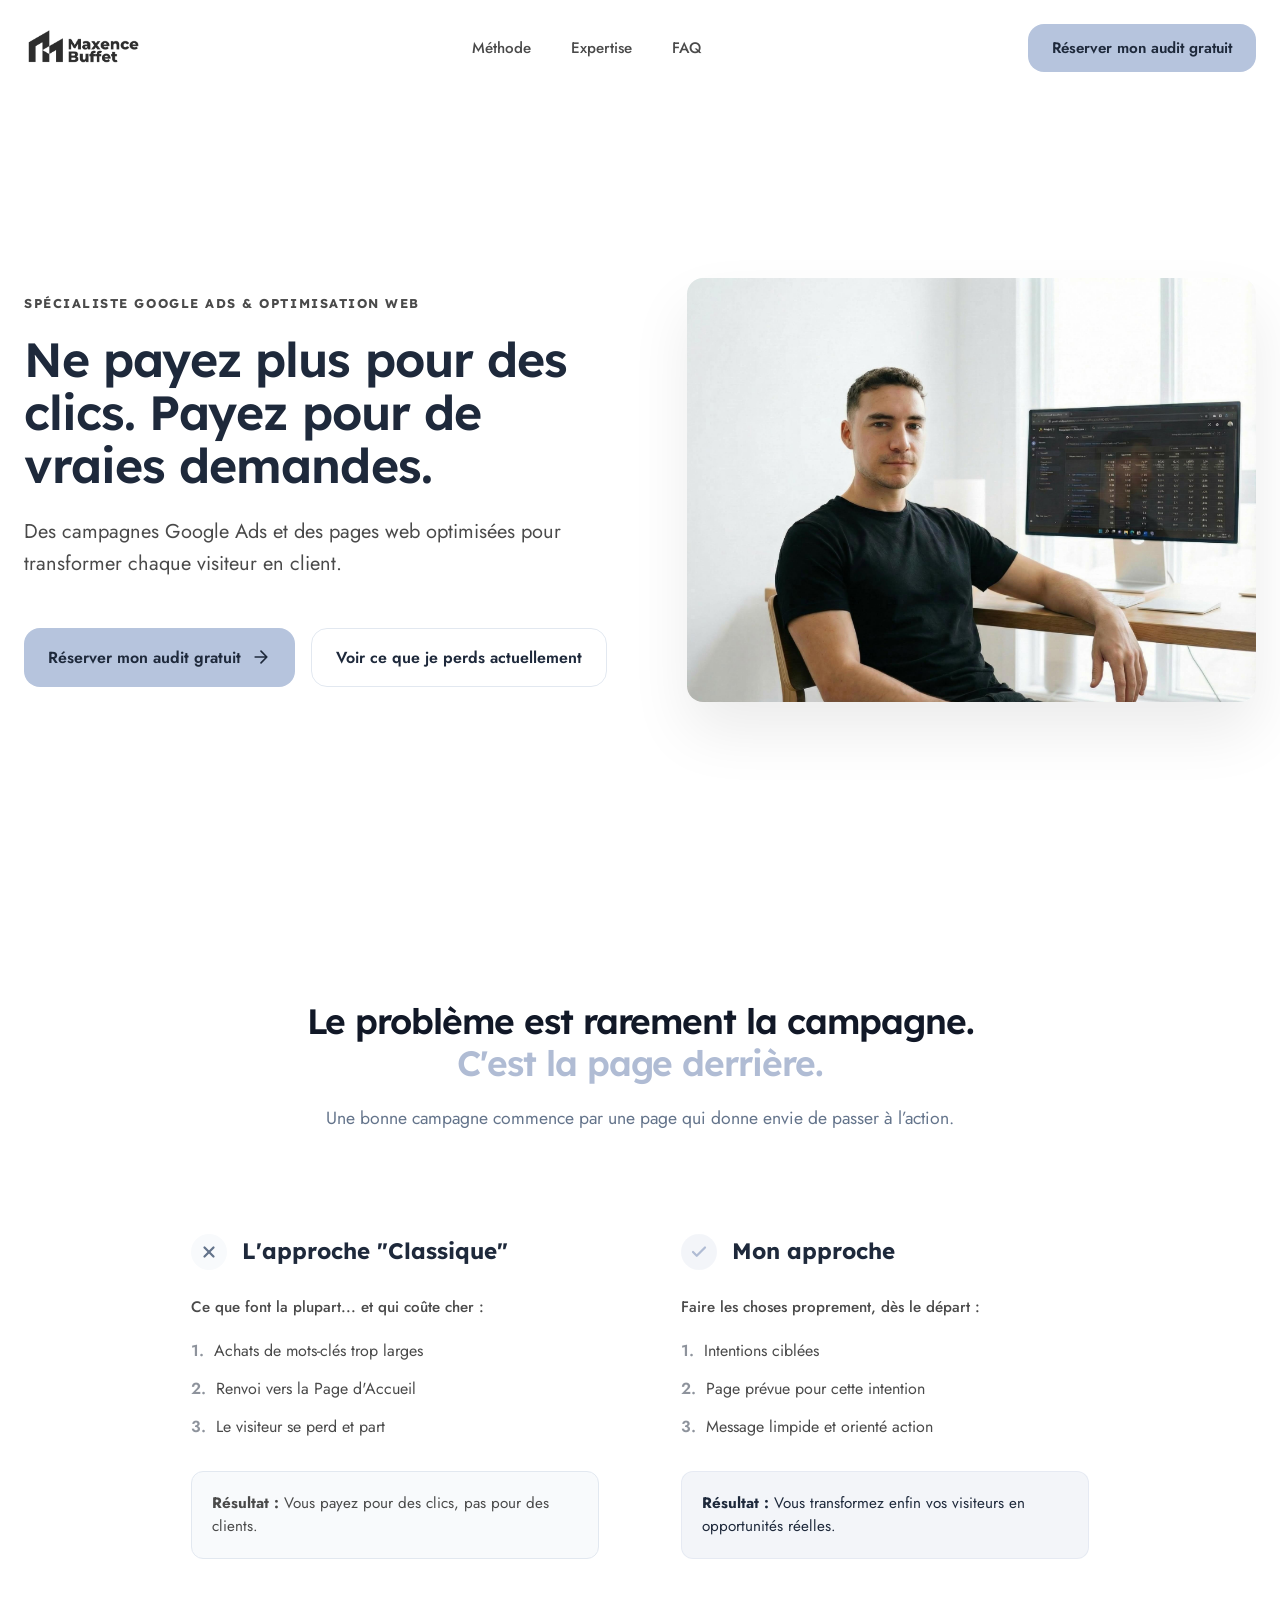
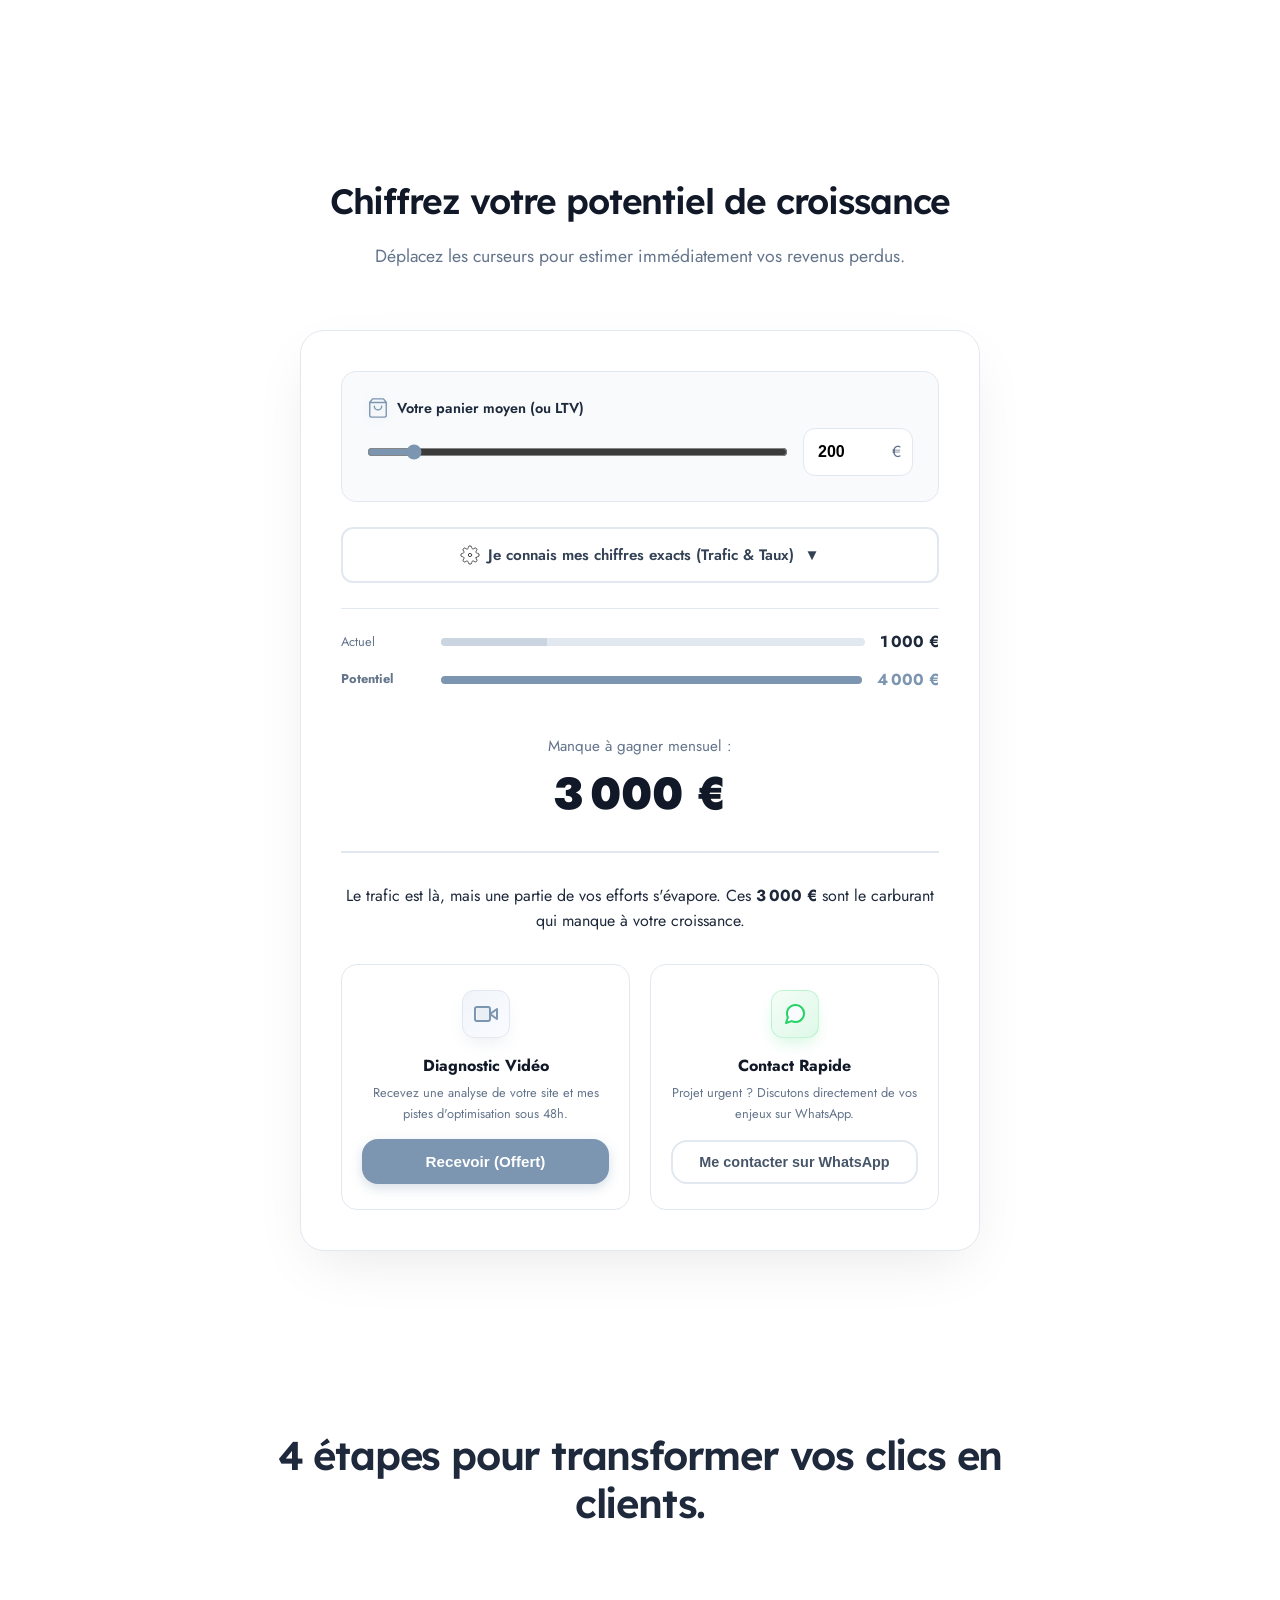
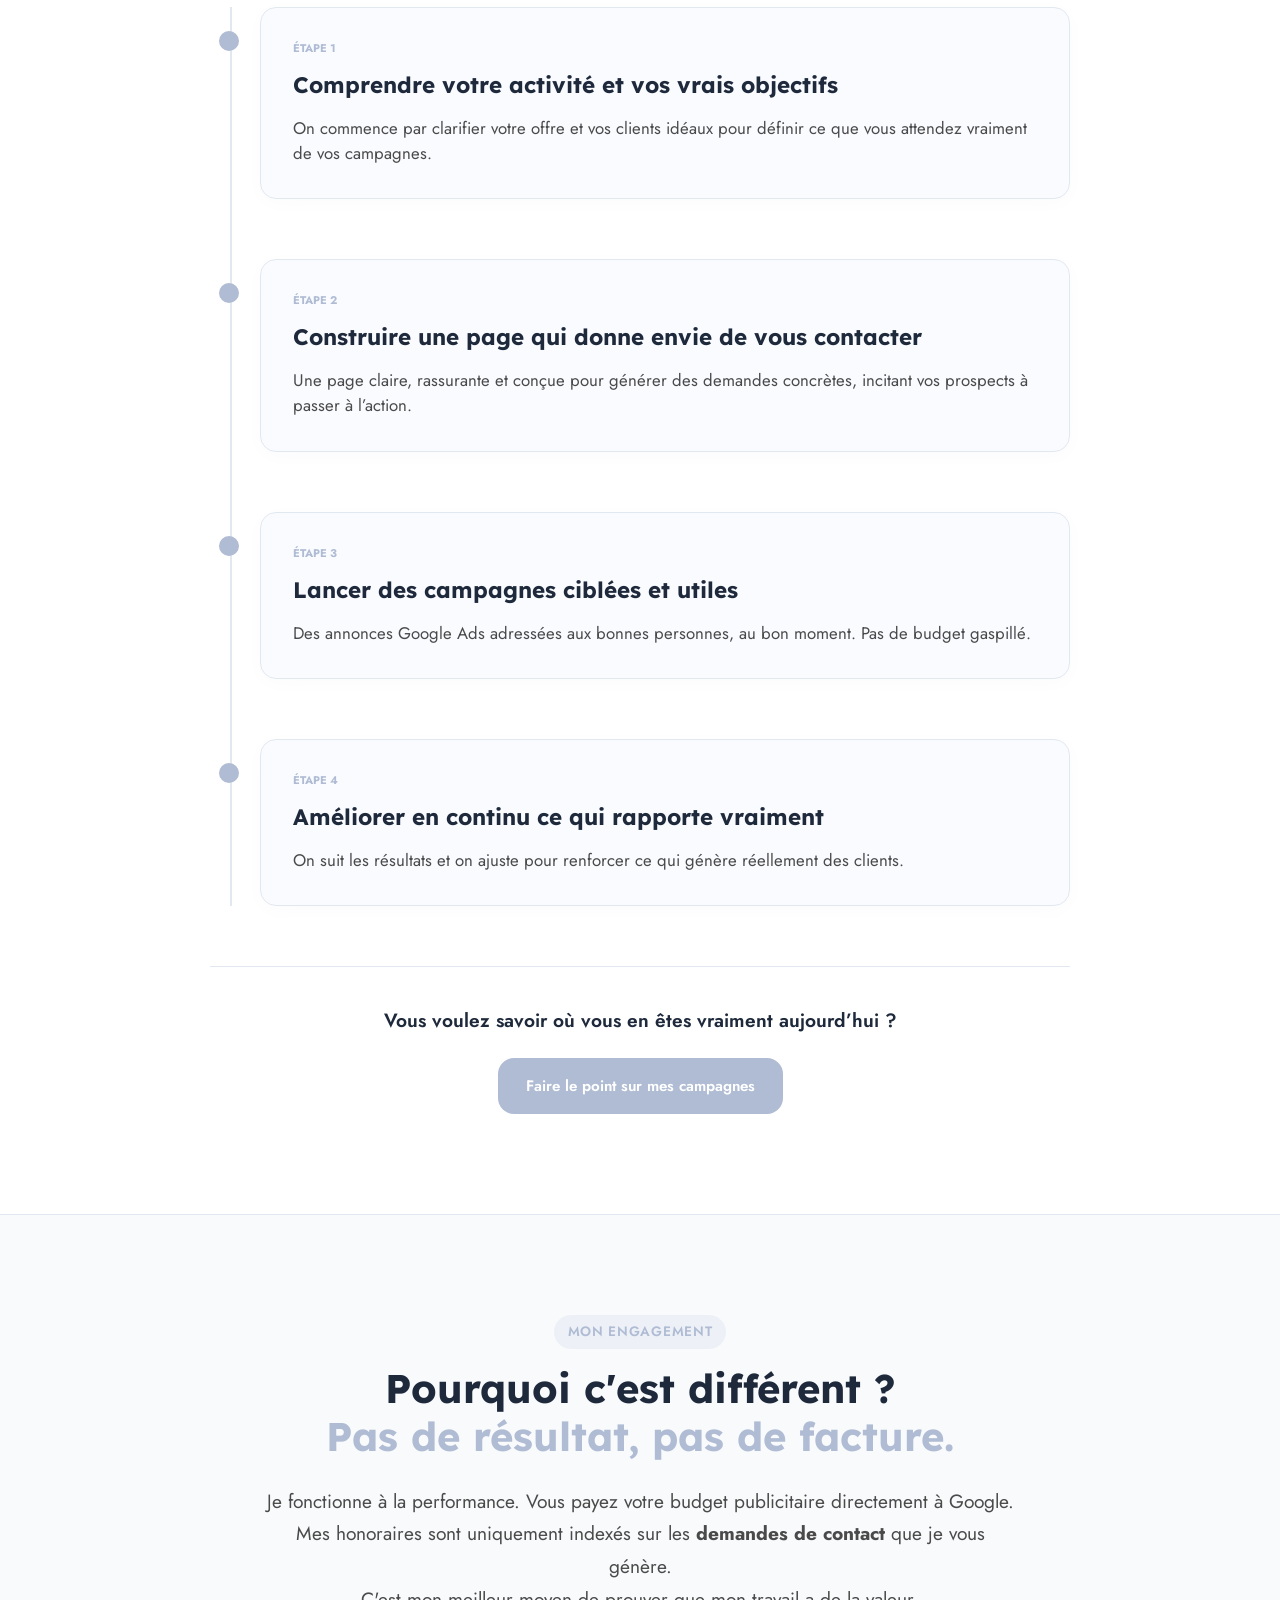
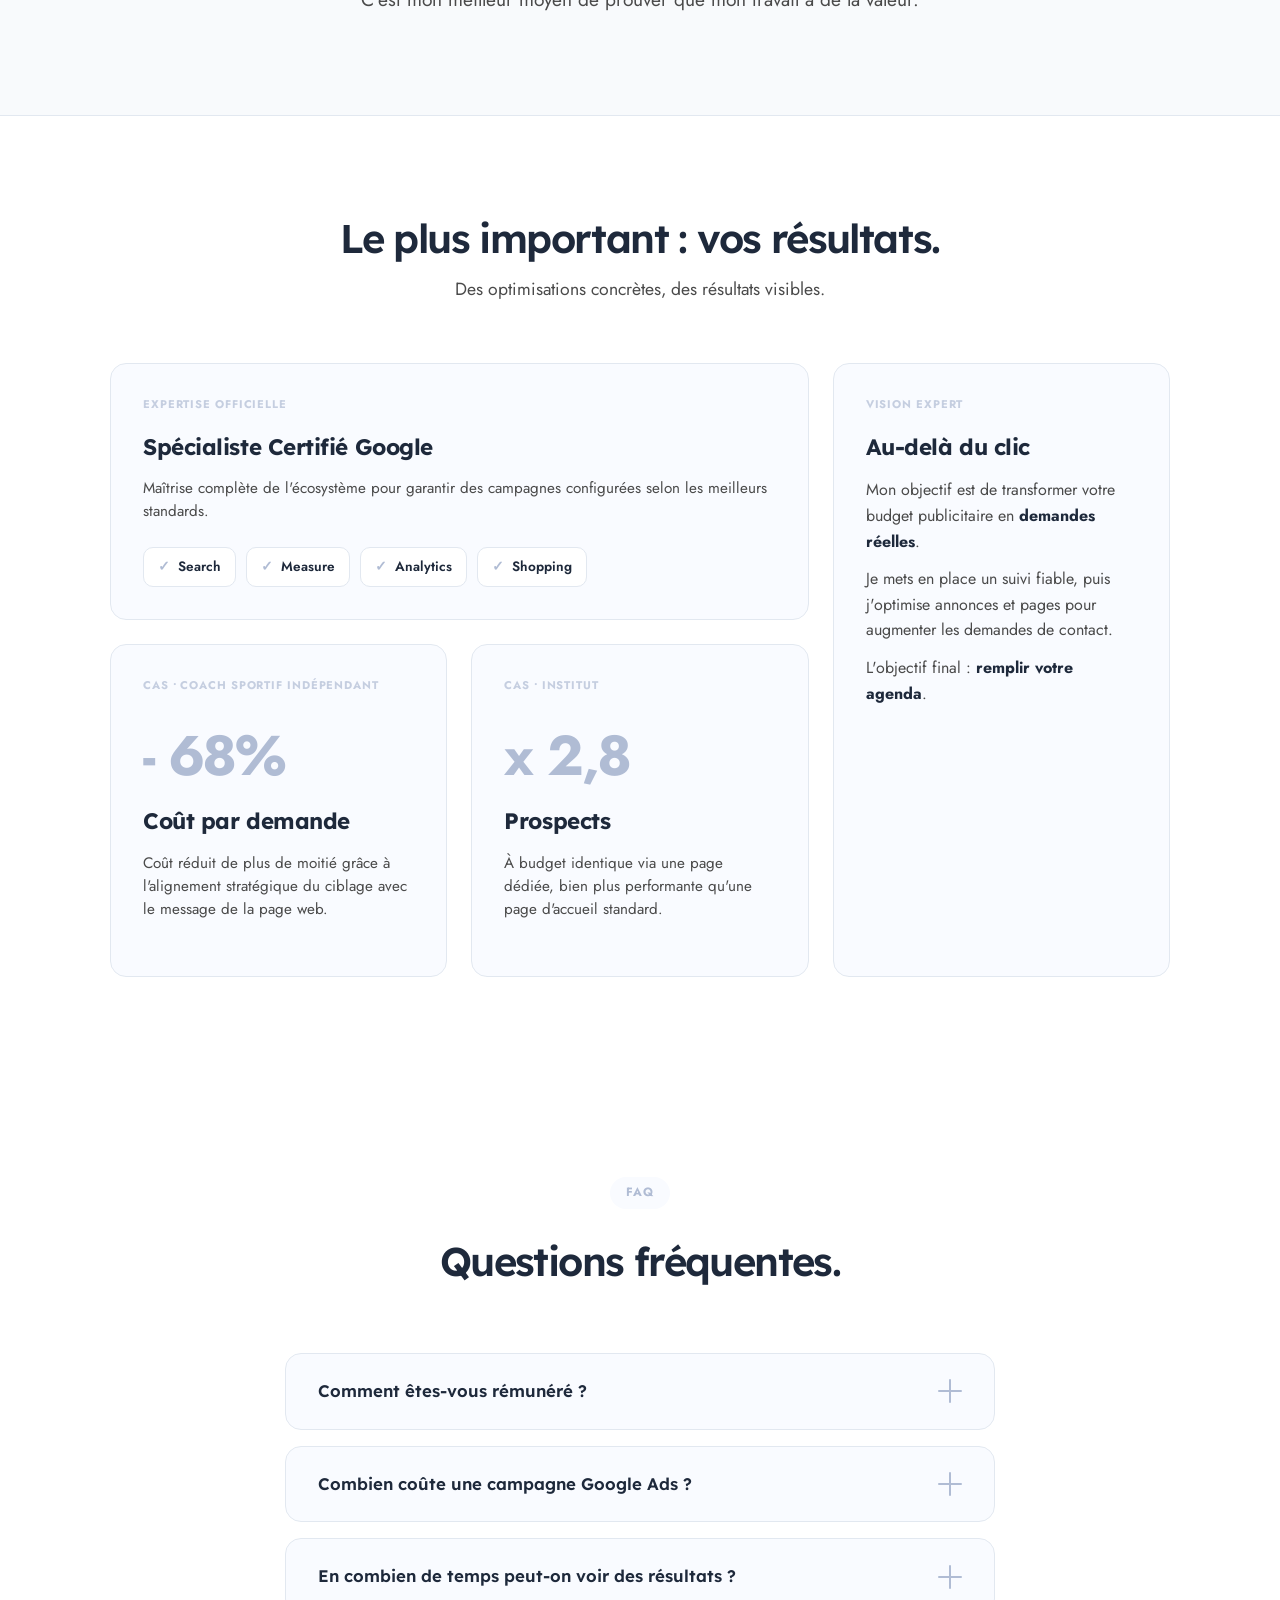
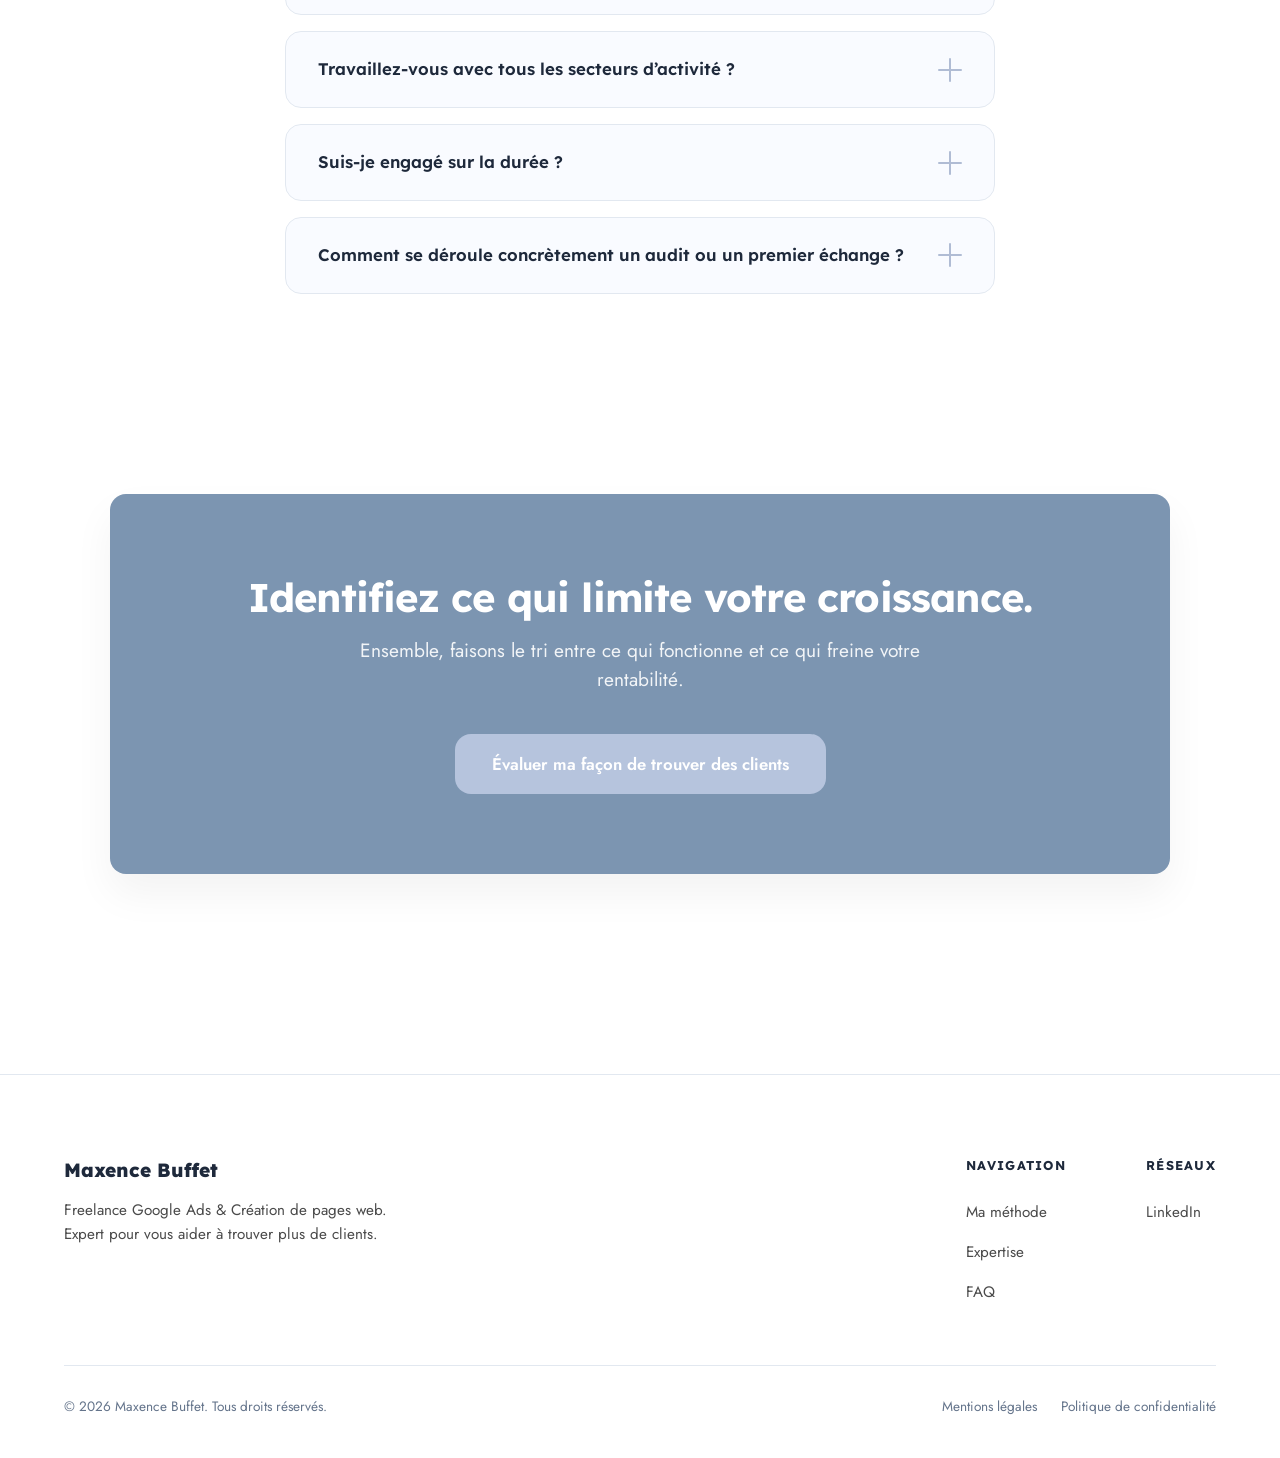
==== index.html @ 761a030d "style(hero): remove badge and update tagline text and color" ====
<!DOCTYPE html>
<html lang="fr">

<head>
    <!-- Google Tag Manager -->
    <script>(function(w,d,s,l,i){w[l]=w[l]||[];w[l].push({'gtm.start':
    new Date().getTime(),event:'gtm.js'});var f=d.getElementsByTagName(s)[0],
    j=d.createElement(s),dl=l!='dataLayer'?'&l='+l:'';j.async=true;j.src=
    'https://www.googletagmanager.com/gtm.js?id='+i+dl;f.parentNode.insertBefore(j,f);
    })(window,document,'script','dataLayer','GTM-TQXKWZW6');</script>
    <!-- End Google Tag Manager -->
    <meta charset="UTF-8">
    <meta name="viewport" content="width=device-width, initial-scale=1.0">
    <title>Maxence Buffet - Spécialiste Google Ads & Site web</title>
    <link rel="preconnect" href="https://fonts.googleapis.com">
    <link rel="preconnect" href="https://fonts.gstatic.com" crossorigin>
    <link
        href="https://fonts.googleapis.com/css2?family=Jost:wght@400;500;600;700&family=Lexend+Deca:wght@400;500;600;700;800&display=swap"
        rel="stylesheet">
    <link rel="stylesheet" href="style.css">
    <style>
        :root {
            --primary-blue: #b0bcd4;
            /* Ton bleu signature */
            --primary-blue-light: rgba(176, 188, 212, 0.15);
            --text-main: #111111;
            --text-soft: #4a4a4a;
            --text-muted: #94a3b8;
            --bg-page: #ffffff;
            --bg-card: #f9fbff;
            --border-color: #eef2f8;
            --neutral-bg: #f8fafc;
            --radius-card: 16px;
        }

        .comparison-section {
            padding: clamp(45px, 10vw, 100px) 20px;
            max-width: 1000px;
            margin: 0 auto;
            font-family: var(--font-body);
        }

        .section-header {
            text-align: center;
            margin-bottom: clamp(40px, 8vw, 60px);
            /* FIX: Assure le centrage du bloc lui-même s'il est contraint */
            width: 100%;
            margin-left: auto;
            margin-right: auto;
        }

        .section-header h2 {
            font-size: clamp(1.8rem, 5vw, 2.5rem);
            font-weight: 600;
            letter-spacing: -0.03em;
            line-height: 1.2;
            margin-bottom: 20px;
            /* FIX: Force le centrage du texte */
            text-align: center;
            margin-left: auto;
            margin-right: auto;
        }

        /* FIX MOBILE 360px: Ajustement plus subtil */
        @media (max-width: 360px) {
            .section-header h2 .highlight-blue {
                font-size: 1.75rem;
                /* Réduction moins drastique (plus subtile) */
                white-space: nowrap;
                /* Maintient sur une ligne */
                letter-spacing: -0.02em;
                /* Aide légère à l'intégration */
            }
        }

        .highlight-blue {
            color: var(--primary-blue);
            position: relative;
            display: inline-block;
        }

        .section-intro {
            color: var(--text-soft);
            font-size: clamp(1rem, 2.5vw, 1.1rem);
            max-width: 700px;
            /* FIX: Maintient le centrage du bloc paragraphe */
            margin: 0 auto;
            line-height: 1.5;
            /* FIX: Force le centrage du texte à l'intérieur */
            text-align: center;
        }

        .comparison-container {
            display: flex;
            position: relative;
            gap: 20px;
            flex-direction: column;
            /* Mobile par défaut */
        }

        /* --- COLONNES STYLE MOBILE --- */
        .comparison-column {
            flex: 1;
            padding: 30px 20px;
            border-radius: var(--radius-card);
            border: 1px solid var(--border-color);
            position: relative;
            z-index: 2;
            transition: all 0.4s cubic-bezier(0.2, 0.8, 0.2, 1);
            background-color: var(--bg-card);
        }

        /* Mise en avant automatique du Premium sur Mobile */
        @media (max-width: 991px) {
            .comparison-column.premium {
                background-color: #ffffff;
                border-color: var(--primary-blue);
                box-shadow: 0 10px 30px rgba(176, 188, 212, 0.1);
                opacity: 1;
            }

            .comparison-column.classic {
                opacity: 0.8;
            }
        }

        /* --- LOGIQUE DESKTOP (DÈS 992px) --- */
        @media (min-width: 992px) {
            .comparison-container {
                flex-direction: row;
            }

            .comparison-divider {
                position: absolute;
                left: 50%;
                top: 40px;
                bottom: 40px;
                width: 1px;
                background-color: var(--border-color);
                transform: translateX(-50%);
                z-index: 1;
                display: block;
            }

            .comparison-column {
                background-color: transparent;
                border-color: transparent;
                opacity: 0.7;
                /* État neutre/éteint */
                padding: 40px 30px;
            }

            /* On annule le forçage premium du mobile pour le desktop */
            .comparison-column.premium {
                background-color: transparent;
                border-color: transparent;
                box-shadow: none;
            }

            /* L'effet Hover réactive le style premium au survol */
            .comparison-column:hover {
                opacity: 1;
                border-color: var(--primary-blue);
                background-color: var(--bg-page);
                transform: translateY(-8px);
                box-shadow: 0 20px 40px rgba(176, 188, 212, 0.15);
            }
        }

        /* --- ÉLÉMENTS INTERNES --- */
        .col-header {
            display: flex;
            align-items: center;
            gap: 15px;
            margin-bottom: 25px;
        }

        .icon-wrapper {
            width: 36px;
            height: 36px;
            border-radius: 50%;
            display: flex;
            align-items: center;
            justify-content: center;
            flex-shrink: 0;
        }

        .icon-bad {
            background-color: var(--neutral-bg);
            color: var(--text-muted);
        }

        .icon-good {
            background-color: var(--primary-blue-light);
            color: var(--primary-blue);
        }

        .col-title {
            font-size: clamp(1.2rem, 3vw, 1.4rem);
            font-weight: 700;
            margin: 0;
        }

        .col-subtitle {
            font-size: 0.95rem;
            color: var(--text-soft);
            margin-bottom: 20px;
            font-weight: 500;
        }

        .comparison-list {
            list-style: none;
            padding: 0;
            margin: 0 0 32px 0;
        }

        .comparison-list li {
            margin-bottom: 14px;
            color: var(--text-soft);
            display: flex;
            gap: 10px;
            font-size: 1rem;
            line-height: 1.5;
        }

        .list-number {
            font-weight: 600;
            color: var(--text-main);
            opacity: 0.5;
        }

        .result-box {
            padding: 20px;
            border-radius: 12px;
            font-size: 0.95rem;
            line-height: 1.5;
            border: 1px solid transparent;
        }

        .result-bad {
            background-color: var(--neutral-bg);
            color: var(--text-soft);
            border-color: var(--border-color);
        }

        .result-good {
            background-color: var(--primary-blue-light);
            color: var(--text-main);
            border-color: rgba(176, 188, 212, 0.2);
        }

        .animate-on-scroll {
            opacity: 0;
            transform: translateY(20px);
            transition: all 0.6s ease-out;
        }

        .is-visible {
            opacity: 1;
            transform: translateY(0);
        }
    </style>

    <style>
        /* --- VARIABLES & THÈME --- */
        :root {
            --accent-blue-brand: #a3b0c2;
            --accent-blue-vibrant: #7c95b1;
            --accent-blue-dark: #5a738f;
            --brand-cta-light: #B6C4DD;
            /* Votre couleur spécifique */
            --brand-cta-hover: #c8d4e8;
            --wa-green: #25D366;
            --text-main: #1e293b;
            --text-muted: #64748b;
            --bg-light: #f1f5f9;
            --border-color: #e2e8f0;
        }

        #section-simulation {
            background-color: transparent;
            padding: clamp(40px, 8vw, 80px) 20px;
            color: var(--text-main);
        }

        .sim-container {
            max-width: 1100px;
            margin: 0 auto;
            display: flex;
            flex-direction: column;
            align-items: center;
        }

        /* --- EN-TÊTE --- */
        .section-header {
            text-align: center;
            max-width: 700px;
            margin-left: auto;
            margin-right: auto;
            margin-bottom: clamp(40px, 6vw, 60px);
        }

        .section-header h2 {
            font-size: clamp(1.8rem, 5vw, 2.2rem);
            font-weight: 600;
            color: #111827;
            margin-bottom: 20px;
            line-height: 1.2;
            margin-top: 0;
        }

        .section-header p {
            font-size: clamp(1rem, 3vw, 1.1rem);
            color: var(--text-muted);
            line-height: 1.6;
            margin: 0;
        }

        /* --- CARTE PRINCIPALE --- */
        .widget-wrapper {
            width: 100%;
            max-width: 680px;
            position: relative;
        }

        .calculator-card {
            background-color: #ffffff;
            border-radius: 24px;
            box-shadow: 0 20px 60px -15px rgba(0, 0, 0, 0.1);
            padding: 40px;
            border: 1px solid var(--border-color);
            overflow: hidden;
            /* Effet "Slow Motion" conservé */
            transition: transform 0.8s cubic-bezier(0.25, 0.8, 0.25, 1), box-shadow 0.8s ease;
        }

        @media (max-width: 480px) {
            .calculator-card {
                padding: 25px 20px;
            }
        }

        .calculator-card:hover {
            transform: translateY(-8px);
            box-shadow: 0 30px 80px -10px rgba(0, 0, 0, 0.15);
            border-color: #cbd5e1;
        }

        /* --- TYPO --- */
        .calc-h1 {
            font-size: clamp(1.3rem, 4vw, 1.5rem);
            font-weight: 600;
            text-align: center;
            margin-bottom: 15px;
            margin-top: 0;
        }

        .calc-sub {
            text-align: center;
            color: var(--text-muted);
            margin-bottom: 30px;
            font-size: 0.95rem;
            line-height: 1.6;
            margin-top: 0;
        }

        /* --- SLIDERS & INPUTS --- */
        .inp-group {
            margin-bottom: 20px;
            text-align: left;
        }

        .inp-label {
            display: block;
            font-size: 0.9rem;
            color: var(--text-main);
            margin-bottom: 8px;
            font-weight: 600;
        }

        .inp-field {
            width: 100%;
            padding: 14px;
            border-radius: 12px;
            border: 1px solid var(--border-color);
            font-size: 1rem;
            box-sizing: border-box;
            transition: all 0.3s ease;
        }

        .inp-field:focus {
            outline: none;
            border-color: var(--brand-cta-light);
            box-shadow: 0 0 0 4px rgba(182, 196, 221, 0.3);
        }

        .slider-box {
            background: #f8fafc;
            padding: 25px;
            border-radius: 15px;
            border: 1px solid var(--border-color);
            margin-bottom: 20px;
        }

        .flex-v-center {
            display: flex;
            align-items: center;
            gap: 15px;
        }

        @media (max-width: 400px) {
            .flex-v-center {
                flex-direction: column;
            }
        }

        input[type="range"] {
            flex-grow: 1;
            accent-color: var(--accent-blue-vibrant);
            cursor: pointer;
        }

        .adv-toggle {
            text-align: center;
            margin: 25px 0;
            cursor: pointer;
            background-color: #ffffff;
            border: 2px solid var(--border-color);
            color: #334155;
            padding: 14px 20px;
            border-radius: 12px;
            font-size: 0.95rem;
            font-weight: 600;
            display: flex;
            align-items: center;
            justify-content: center;
            gap: 10px;
            transition: all 0.2s ease;
        }

        .adv-toggle:hover {
            border-color: var(--accent-blue-vibrant);
            background-color: #f8fafc;
            transform: translateY(-2px);
        }

        .adv-content {
            display: none;
            background: #f1f5f9;
            padding: 20px;
            border-radius: 12px;
            margin-bottom: 20px;
            border: 1px solid var(--border-color);
        }

        .adv-content.open {
            display: block;
            animation: slideDown 0.3s ease;
        }

        .adv-grid {
            display: grid;
            grid-template-columns: 1fr 1fr;
            gap: 15px;
        }

        @media (max-width: 500px) {
            .adv-grid {
                grid-template-columns: 1fr;
            }
        }

        /* --- VISUALISATION --- */
        .visu-area {
            margin-top: 15px;
            padding: 20px 0;
            border-top: 1px solid var(--border-color);
        }

        .bar-row {
            display: flex;
            align-items: center;
            margin-bottom: 12px;
        }

        .bar-lbl {
            width: 100px;
            font-size: 0.8rem;
            color: var(--text-muted);
        }

        .bar-trk {
            flex-grow: 1;
            height: 8px;
            background: #e2e8f0;
            border-radius: 4px;
            overflow: hidden;
            margin-right: 15px;
        }

        .bar-fill {
            height: 100%;
            transition: width 0.8s ease;
        }

        .fil-cur {
            background-color: #cbd5e1;
        }

        .fil-pot {
            background-color: var(--accent-blue-vibrant);
        }

        .res-box {
            text-align: center;
            padding: 10px 0 30px 0;
            border-bottom: 2px solid var(--border-color);
        }

        .res-val {
            color: #111827;
            font-size: clamp(2rem, 8vw, 2.8rem);
            font-weight: 900;
            line-height: 1.2;
        }

        .persuasion {
            font-size: 1rem;
            line-height: 1.6;
            color: var(--text-main);
            margin: 30px 0;
            text-align: center;
        }

        /* --- CHOIX FINAUX --- */
        .choice-grid {
            display: grid;
            grid-template-columns: 1fr;
            gap: 20px;
            margin-top: 30px;
        }

        @media (min-width: 600px) {
            .choice-grid {
                grid-template-columns: 1fr 1fr;
            }
        }

        .choice-card {
            background: #fff;
            border: 1px solid var(--border-color);
            border-radius: 16px;
            padding: 25px 20px;
            text-align: center;
            display: flex;
            flex-direction: column;
            justify-content: space-between;
            transition: all 0.4s ease;
        }

        /* CONFIGURATION RESPONSIVE HOVER (Mis à jour à 430px) */

        /* Desktop (> 430px) : On garde l'animation au survol */
        @media (min-width: 431px) {
            .choice-card:hover {
                border-color: var(--accent-blue-vibrant);
                transform: translateY(-5px);
            }
        }

        /* Mobile (<= 430px) : État "activé" par défaut, sans mouvement */
        @media (max-width: 430px) {
            .choice-card {
                border-color: var(--accent-blue-vibrant);
                /* Bordure bleue active par défaut */
                box-shadow: 0 4px 15px rgba(0, 0, 0, 0.03);
                /* Légère ombre fixe */
                transform: none !important;
                /* Pas de mouvement */
            }
        }

        .btn-c-prm {
            background: var(--accent-blue-vibrant);
            color: white;
            border: none;
            padding: 14px;
            border-radius: 16px;
            font-weight: 700;
            cursor: pointer;
            display: block;
            transition: all 0.2s;
            font-size: 0.95rem;
            box-shadow: 0 4px 12px rgba(124, 149, 177, 0.3);
        }

        .btn-c-prm:hover {
            background: var(--accent-blue-dark);
            transform: scale(1.02);
        }

        .btn-c-wa {
            background: transparent;
            color: #475569;
            border: 2px solid var(--border-color);
            padding: 12px;
            border-radius: 16px;
            font-weight: 700;
            cursor: pointer;
            display: block;
            transition: all 0.2s;
            font-size: 0.9rem;
            text-decoration: none;
        }

        .btn-c-wa:hover {
            border-color: var(--wa-green);
            color: var(--wa-green);
            background: rgba(37, 211, 102, 0.05);
            transform: translateY(-1px);
        }

        /* --- MODALE DE CAPTURE --- */

        .modal-card {
            background: #fff;
            width: 100%;
            max-width: 480px;
            margin: 20px;
            border-radius: 24px;
            padding: 40px;
            position: relative;
            box-shadow: 0 25px 50px -12px rgba(0, 0, 0, 0.25);
            transform: translateY(20px);
            transition: transform 0.3s ease;
        }

        .modal-overlay.active .modal-card {
            transform: translateY(0);
        }

        .close-modal {
            position: absolute;
            top: 20px;
            right: 20px;
            background: none;
            border: none;
            font-size: 24px;
            color: var(--text-muted);
            cursor: pointer;
        }

        .btn-submit-final {
            background-color: var(--brand-cta-light);
            /* Ta couleur #B6C4DD */
            color: #111827;
            border: none;
            width: 100%;
            padding: 16px;
            border-radius: 16px;
            font-weight: 700;
            font-size: 1rem;
            cursor: pointer;
            transition: all 0.2s;
            margin-top: 10px;
        }

        .btn-submit-final:hover {
            background-color: var(--brand-cta-hover);
            transform: translateY(-2px);
        }

        /* --- ANIMATIONS --- */
        @keyframes slideDown {
            from {
                opacity: 0;
                transform: translateY(-5px);
            }

            to {
                opacity: 1;
                transform: translateY(0);
            }
        }
    </style>
</head>

<body>
    <!-- Google Tag Manager (noscript) -->
    <noscript><iframe src="https://www.googletagmanager.com/ns.html?id=GTM-TQXKWZW6"
    height="0" width="0" style="display:none;visibility:hidden"></iframe></noscript>
    <!-- End Google Tag Manager (noscript) -->

    <!-- Navigation -->
    <header class="navbar">
        <div class="container nav-container">
            <a href="#" class="logo">
                <img src="assets/logo-maxence.png" alt="Logo Maxence Buffet" style="height: 48px; object-fit: contain;">
            </a>

            <nav class="nav-links">
                <a href="#methode">Méthode</a>
                <a href="#expertise">Expertise</a>
                <a href="#faq" class="nav-link-faq">FAQ</a>
            </nav>

            <div class="nav-actions">
                <a href="#" data-trigger="contact-modal" class="btn btn-primary btn-sm">Réserver mon audit gratuit</a>
            </div>

            <a href="#" data-trigger="contact-modal" class="btn btn-primary btn-sm mobile-cta">Mon audit gratuit</a>

            <button class="mobile-menu-btn">
                <svg width="24" height="24" viewBox="0 0 24 24" fill="none" stroke="currentColor" stroke-width="2">
                    <path d="M4 6h16M4 12h16M4 18h16" stroke-linecap="round" stroke-linejoin="round" />
                </svg>
            </button>
        </div>
    </header>

    <!-- Hero Section -->
    <section class="hero">
        <div class="container hero-container">
            <div class="hero-content">
                <span class="hero-tag">
                    <span class="desktop-only">SPÉCIALISTE GOOGLE ADS & OPTIMISATION WEB</span>
                    <span class="mobile-only">SPÉCIALISTE ADS & OPTIMISATION</span>
                </span>

                <h1 class="hero-title">
                    Ne payez plus pour des clics. Payez pour de vraies demandes.
                </h1>

                <p class="hero-description">
                    Des campagnes Google Ads et des pages web optimisées pour transformer chaque visiteur en client.
                </p>

                <div class="hero-buttons">
                    <a href="#" data-trigger="contact-modal" class="btn btn-primary">
                        Réserver mon audit gratuit
                        <svg width="20" height="20" viewBox="0 0 24 24" fill="none" stroke="currentColor"
                            stroke-width="2">
                            <path d="M5 12h14M12 5l7 7-7 7" stroke-linecap="round" stroke-linejoin="round" />
                        </svg>
                    </a>
                    <a href="#section-simulation" class="btn btn-outline">Voir ce que je perds actuellement</a>
                </div>
            </div>

            <div class="hero-image-wrapper">
                <img src="assets/hero-maxence.png" alt="Maxence à son bureau" class="main-image">
            </div>
        </div>
    </section>

    <section class="comparison-section">
        <div class="section-header animate-on-scroll">
            <h2>Le problème est rarement la campagne.<br />
                <span class="highlight-blue">C'est la page derrière.</span>
            </h2>
            <p class="section-intro">
                Une bonne campagne commence par une page qui donne envie de passer à l’action.
            </p>
        </div>

        <div class="comparison-container">
            <div class="comparison-column classic animate-on-scroll">
                <div class="col-header">
                    <div class="icon-wrapper icon-bad">
                        <svg xmlns="http://www.w3.org/2000/svg" width="18" height="18" viewBox="0 0 24 24" fill="none"
                            stroke="currentColor" stroke-width="3" stroke-linecap="round" stroke-linejoin="round">
                            <line x1="18" y1="6" x2="6" y2="18"></line>
                            <line x1="6" y1="6" x2="18" y2="18"></line>
                        </svg>
                    </div>
                    <h3 class="col-title">L'approche "Classique"</h3>
                </div>
                <p class="col-subtitle">Ce que font la plupart... et qui coûte cher :</p>
                <ul class="comparison-list">
                    <li><span class="list-number">1.</span> Achats de mots-clés trop larges</li>
                    <li><span class="list-number">2.</span> Renvoi vers la Page d'Accueil</li>
                    <li><span class="list-number">3.</span> Le visiteur se perd et part</li>
                </ul>
                <div class="result-box result-bad">
                    <strong>Résultat :</strong> Vous payez pour des clics, pas pour des clients.
                </div>
            </div>

            <div class="comparison-column premium animate-on-scroll" style="transition-delay: 0.1s;">
                <div class="col-header">
                    <div class="icon-wrapper icon-good">
                        <svg xmlns="http://www.w3.org/2000/svg" width="18" height="18" viewBox="0 0 24 24" fill="none"
                            stroke="currentColor" stroke-width="3" stroke-linecap="round" stroke-linejoin="round">
                            <polyline points="20 6 9 17 4 12"></polyline>
                        </svg>
                    </div>
                    <h3 class="col-title">Mon approche</h3>
                </div>
                <p class="col-subtitle">Faire les choses proprement, dès le départ :</p>
                <ul class="comparison-list">
                    <li><span class="list-number">1.</span> Intentions ciblées</li>
                    <li><span class="list-number">2.</span> Page prévue pour cette intention</li>
                    <li><span class="list-number">3.</span> Message limpide et orienté action</li>
                </ul>
                <div class="result-box result-good">
                    <strong>Résultat :</strong> Vous transformez enfin vos visiteurs en opportunités réelles.
                </div>
            </div>
        </div>
    </section>

    <section id="section-simulation">
        <div class="sim-container">

            <div class="section-header">
                <h2>Chiffrez votre potentiel de croissance</h2>
                <p>Déplacez les curseurs pour estimer immédiatement vos revenus perdus.</p>
            </div>

            <div class="widget-wrapper">

                <!-- CALCULATEUR (Visible directement) -->
                <div id="step-calculator" class="calculator-card">
                    <div class="slider-box">
                        <label class="inp-label" style="display: flex; align-items: center; gap: 8px;">
                            <svg xmlns="http://www.w3.org/2000/svg" width="22" height="22" viewBox="0 0 24 24"
                                fill="none" stroke="currentColor" stroke-width="1.5" stroke-linecap="round"
                                stroke-linejoin="round"
                                style="color: var(--accent-blue-vibrant); filter: drop-shadow(0 2px 4px rgba(124, 149, 177, 0.15));">
                                <path d="M6 2L3 6v14a2 2 0 0 0 2 2h14a2 2 0 0 0 2-2V6l-3-4z"></path>
                                <line x1="3" y1="6" x2="21" y2="6"></line>
                                <path d="M16 10a4 4 0 0 1-8 0"></path>
                            </svg>
                            Votre panier moyen (ou LTV)
                        </label>
                        <div class="flex-v-center">
                            <input type="range" id="slider" min="10" max="2000" step="10" value="200">
                            <div style="position: relative; width: 110px;">
                                <input type="number" id="customerValue" class="inp-field" value="200"
                                    style="font-weight:700;">
                                <span
                                    style="position:absolute; right:12px; top:50%; transform:translateY(-50%); color:var(--text-muted);">€</span>
                            </div>
                        </div>
                    </div>

                    <div class="adv-toggle" onclick="toggleAdvanced()">
                        <div style="display: flex; align-items: center; gap: 8px;">
                            <svg xmlns="http://www.w3.org/2000/svg" width="20" height="20" viewBox="0 0 24 24"
                                fill="none" stroke="currentColor" stroke-width="1.2" stroke-linecap="round"
                                stroke-linejoin="round"
                                style="color: var(--text-soft); filter: drop-shadow(0 1px 2px rgba(0,0,0,0.03));">
                                <circle cx="12" cy="12" r="2"></circle>
                                <path
                                    d="M19.4 15a1.65 1.65 0 0 0 .33 1.82l.06.06a2 2 0 0 1 0 2.83 2 2 0 0 1-2.83 0l-.06-.06a1.65 1.65 0 0 0-1.82-.33 1.65 1.65 0 0 0-1 1.51V21a2 2 0 0 1-2 2 2 2 0 0 1-2-2v-.09A1.65 1.65 0 0 0 9 19.4a1.65 1.65 0 0 0-1.82.33l-.06.06a2 2 0 0 1-2.83 0 2 2 0 0 1 0-2.83l.06-.06a1.65 1.65 0 0 0 .33-1.82 1.65 1.65 0 0 0-1.51-1H3a2 2 0 0 1-2-2 2 2 0 0 1 2-2h.09A1.65 1.65 0 0 0 4.6 9a1.65 1.65 0 0 0-.33-1.82l-.06-.06a2 2 0 0 1 0-2.83 2 2 0 0 1 2.83 0l.06.06a1.65 1.65 0 0 0 1.82.33H9a1.65 1.65 0 0 0 1-1.51V3a2 2 0 0 1 2-2 2 2 0 0 1 2 2v.09a1.65 1.65 0 0 0 1 1.51 1.65 1.65 0 0 0 1.82-.33l.06-.06a2 2 0 0 1 2.83 0 2 2 0 0 1 0 2.83l-.06.06a1.65 1.65 0 0 0-.33 1.82V9a1.65 1.65 0 0 0 1.51 1H21a2 2 0 0 1 2 2 2 2 0 0 1-2 2h-.09a1.65 1.65 0 0 0-1.51 1z">
                                </path>
                            </svg>
                            <span>Je connais mes chiffres exacts (Trafic & Taux)</span>
                        </div>
                        <span id="arrow">▼</span>
                    </div>

                    <div id="advanced-options" class="adv-content">
                        <div class="inp-group"><label class="inp-label">Visiteurs Mensuels</label><input type="number"
                                id="traffic" class="inp-field" value="500"></div>
                        <div class="adv-grid">
                            <div class="inp-group"><label class="inp-label">Taux Actuel (%)</label><input type="number"
                                    id="conversionCurrent" class="inp-field" value="1.0" step="0.1"></div>
                            <div class="inp-group"><label class="inp-label">Taux Cible (%)</label><input type="number"
                                    id="conversionTarget" class="inp-field" value="4.0" step="0.1"></div>
                        </div>
                    </div>

                    <div class="visu-area">
                        <div class="bar-row">
                            <div class="bar-lbl">Actuel</div>
                            <div class="bar-trk">
                                <div class="bar-fill fil-cur" id="barCurrent"></div>
                            </div>
                            <div id="valCurrent" style="font-weight:700">0€</div>
                        </div>
                        <div class="bar-row">
                            <div class="bar-lbl" style="font-weight:700">Potentiel</div>
                            <div class="bar-trk">
                                <div class="bar-fill fil-pot" id="barPotential"></div>
                            </div>
                            <div id="valPotential" style="font-weight:700; color:var(--accent-blue-vibrant)">0€</div>
                        </div>
                    </div>

                    <div class="res-box">
                        <p class="calc-sub" style="margin-bottom:8px;">Manque à gagner mensuel :</p>
                        <div class="res-val" id="lossValue">0 €</div>
                    </div>

                    <div class="action-block">
                        <p class="persuasion">
                            Le trafic est là, mais une partie de vos efforts s'évapore.
                            Ces <strong id="dynamicAmount">...</strong> sont le carburant qui manque à votre croissance.
                        </p>

                        <div class="choice-grid">
                            <!-- C'est ici que ça change : Le bouton ouvre la modale -->
                            <div class="choice-card">
                                <div>
                                    <span
                                        style="display:block; margin-bottom:15px; position:relative; width:48px; height:48px; margin-left:auto; margin-right:auto; border-radius:12px; background:linear-gradient(135deg, var(--bg-light), var(--bg-card)); border:1px solid var(--border-color); display:flex; align-items:center; justify-content:center; box-shadow:0 8px 16px -4px rgba(124,149,177,0.15); color: var(--accent-blue-vibrant);">
                                        <svg xmlns="http://www.w3.org/2000/svg" width="24" height="24"
                                            viewBox="0 0 24 24" fill="none" stroke="currentColor" stroke-width="2"
                                            stroke-linecap="round" stroke-linejoin="round">
                                            <path
                                                d="M15 10l4.553-2.276A1 1 0 0121 8.618v6.764a1 1 0 01-1.447.894L15 14v-4z"
                                                fill="var(--primary-blue-light)" stroke="none"></path>
                                            <rect x="3" y="6" width="12" height="12" rx="2" ry="2"
                                                fill="var(--primary-blue-light)" stroke="none"></rect>
                                            <polygon points="23 7 16 12 23 17 23 7" stroke-width="2"></polygon>
                                            <rect x="1" y="5" width="15" height="14" rx="2" ry="2" stroke-width="2">
                                            </rect>
                                        </svg>
                                    </span>
                                    <span
                                        style="font-weight:700; color:#111827; display:block; margin-bottom:5px;">Diagnostic
                                        Vidéo</span>
                                    <p style="font-size:0.8rem; color:var(--text-muted); margin-bottom:15px;">Recevez
                                        une analyse de votre site et mes pistes d'optimisation sous 48h.</p>
                                </div>
                                <button class="btn-c-prm" onclick="openCaptureModal()">Recevoir (Offert)</button>
                            </div>

                            <!-- WhatsApp reste direct (sans capture) -->
                            <div class="choice-card">
                                <div>
                                    <span
                                        style="display:block; margin-bottom:15px; position:relative; width:48px; height:48px; margin-left:auto; margin-right:auto; border-radius:12px; background:linear-gradient(135deg, rgba(37,211,102,0.05), rgba(37,211,102,0.15)); border:1px solid rgba(37,211,102,0.2); display:flex; align-items:center; justify-content:center; box-shadow:0 8px 16px -4px rgba(37,211,102,0.2); color: var(--wa-green);">
                                        <svg xmlns="http://www.w3.org/2000/svg" width="24" height="24"
                                            viewBox="0 0 24 24" fill="none" stroke="currentColor" stroke-width="2"
                                            stroke-linecap="round" stroke-linejoin="round">
                                            <path
                                                d="M21 11.5a8.38 8.38 0 0 1-.9 3.8 8.5 8.5 0 0 1-7.6 4.7 8.38 8.38 0 0 1-3.8-.9L3 21l1.9-5.7a8.38 8.38 0 0 1-.9-3.8 8.5 8.5 0 0 1 4.7-7.6 8.38 8.38 0 0 1 3.8-.9h.5a8.48 8.48 0 0 1 8 8v.5z"
                                                fill="var(--bg-card)" stroke="none"></path>
                                            <path
                                                d="M21 11.5a8.38 8.38 0 0 1-.9 3.8 8.5 8.5 0 0 1-7.6 4.7 8.38 8.38 0 0 1-3.8-.9L3 21l1.9-5.7a8.38 8.38 0 0 1-.9-3.8 8.5 8.5 0 0 1 4.7-7.6 8.38 8.38 0 0 1 3.8-.9h.5a8.48 8.48 0 0 1 8 8v.5z"
                                                stroke-width="2"></path>
                                        </svg>
                                    </span>
                                    <span
                                        style="font-weight:700; color:#111827; display:block; margin-bottom:5px;">Contact
                                        Rapide</span>
                                    <p style="font-size:0.8rem; color:var(--text-muted); margin-bottom:15px;">Projet
                                        urgent ? Discutons directement de vos enjeux sur WhatsApp.</p>
                                </div>
                                <button class="btn-c-wa" onclick="handleWhatsApp()">Me contacter sur WhatsApp</button>
                            </div>
                        </div>
                    </div>
                </div>
            </div>
        </div>

        <!-- MODALE DE CAPTURE (Masquée par défaut) -->
        <div id="capture-modal" class="modal-overlay">
            <div class="modal-card">
                <button class="close-modal" onclick="closeCaptureModal()">×</button>
                <h3 class="calc-h1">Recevez votre diagnostic vidéo personnalisé</h3>
                <p class="calc-sub" style="margin-bottom: 20px;">Je vous envoie une analyse vidéo claire de votre page,
                    avec des pistes concrètes pour améliorer vos résultats.</p>

                <form onsubmit="handleFinalSubmit(event)">
                    <div class="inp-group">
                        <label class="inp-label">Votre Prénom</label>
                        <input type="text" id="finalName" class="inp-field" placeholder="Thomas" required>
                    </div>
                    <div class="inp-group">
                        <label class="inp-label">URL de votre page de destination</label>
                        <input type="text" id="finalWebsite" class="inp-field" placeholder="Ex: www.monsite.com"
                            required>
                    </div>
                    <div class="inp-group">
                        <label class="inp-label">Email Professionnel</label>
                        <input type="email" id="finalEmail" class="inp-field" placeholder="thomas@entreprise.com"
                            required>
                    </div>

                    <button type="submit" id="btn-final-send" class="btn-submit-final">Recevoir mon diagnostic
                        vidéo</button>
                    <p style="font-size:0.75rem; text-align:center; color:var(--text-muted); margin-top:10px;">🔒 100%
                        Confidentiel.</p>
                </form>
            </div>
        </div>
    </section>

    <!-- Timeline Section -->
    <section class="timeline-section" id="methode">
        <div class="timeline-header">
            <h2>4 étapes pour transformer vos clics en clients.</h2>
        </div>

        <div class="timeline-container" id="timeline">
            <div class="timeline-line-bg"></div>
            <div class="timeline-line-progress" id="progress-line"></div>

            <div class="timeline-item">
                <div class="timeline-dot"></div>
                <div class="timeline-card">
                    <span class="step-label">Étape 1</span>
                    <h3>Comprendre votre activité et vos vrais objectifs</h3>
                    <p>On commence par clarifier votre offre et vos clients idéaux pour définir ce que vous attendez
                        vraiment de vos campagnes.</p>
                </div>
            </div>

            <div class="timeline-item">
                <div class="timeline-dot"></div>
                <div class="timeline-card">
                    <span class="step-label">Étape 2</span>
                    <h3>Construire une page qui donne envie de vous contacter</h3>
                    <p>Une page claire, rassurante et conçue pour générer des demandes concrètes, incitant vos prospects à passer à
                        l’action.</p>
                </div>
            </div>

            <div class="timeline-item">
                <div class="timeline-dot"></div>
                <div class="timeline-card">
                    <span class="step-label">Étape 3</span>
                    <h3>Lancer des campagnes ciblées et utiles</h3>
                    <p>Des annonces Google Ads adressées aux bonnes personnes, au bon moment. Pas de budget gaspillé.
                    </p>
                </div>
            </div>

            <div class="timeline-item">
                <div class="timeline-dot"></div>
                <div class="timeline-card">
                    <span class="step-label">Étape 4</span>
                    <h3>Améliorer en continu ce qui rapporte vraiment</h3>
                    <p>On suit les résultats et on ajuste pour renforcer ce qui génère réellement des clients.</p>
                </div>
            </div>
        </div>

        <div class="timeline-footer-cta">
            <p>Vous voulez savoir où vous en êtes vraiment aujourd’hui ?</p>
            <a href="#lastcta" class="btn-reminder">Faire le point sur mes campagnes</a>
        </div>
    </section>

    <!-- Engagement Section -->
    <section class="engagement-section" style="padding: clamp(60px, 8vw, 100px) 20px; background-color: var(--neutral-bg); text-align: center; border-top: 1px solid var(--border-color); border-bottom: 1px solid var(--border-color);">
        <div class="container" style="max-width: 800px; margin: 0 auto;">
            <span class="tag" style="display: inline-block; padding: 6px 14px; background-color: var(--primary-blue-light); color: var(--primary-blue); font-weight: 600; font-size: 0.85rem; border-radius: 20px; text-transform: uppercase; letter-spacing: 0.05em; margin-bottom: 15px;">Mon engagement</span>
            <h2 style="font-size: clamp(1.8rem, 4.5vw, 2.5rem); color: var(--text-main); font-weight: 700; margin-bottom: 25px; line-height: 1.2;">
                Pourquoi c'est différent ?<br>
                <span class="highlight-blue">Pas de résultat, pas de facture.</span>
            </h2>
            <p style="font-size: clamp(1.05rem, 2vw, 1.2rem); color: var(--text-soft); line-height: 1.7;">
                Je fonctionne à la performance. Vous payez votre budget publicitaire directement à Google.<br>
                Mes honoraires sont uniquement indexés sur les <strong>demandes de contact</strong> que je vous génère.<br>
                C'est mon meilleur moyen de prouver que mon travail a de la valeur.
            </p>
        </div>
    </section>

    <!-- Bento Grid Data Section -->
    <section class="data-section" id="expertise">
        <div class="data-header" id="data-header">
            <h2>Le plus important : vos résultats.</h2>
            <p>Des optimisations concrètes, des résultats visibles.</p>
        </div>

        <div class="bento-grid">
            <div class="bento-card card-large">
                <span class="label">Expertise Officielle</span>
                <h3>Spécialiste Certifié Google</h3>
                <p class="description">Maîtrise complète de l'écosystème pour garantir des campagnes configurées selon
                    les meilleurs standards.</p>
                <div class="cert-list">
                    <div class="cert-item"><span class="check-icon">✓</span> Search</div>
                    <div class="cert-item"><span class="check-icon">✓</span> Measure</div>
                    <div class="cert-item"><span class="check-icon">✓</span> Analytics</div>
                    <div class="cert-item"><span class="check-icon">✓</span> Shopping</div>
                </div>
            </div>

            <div class="bento-card card-tall">
                <span class="label">Vision Expert</span>
                <h3>Au-delà du clic</h3>
                <div class="vision-text">
                    <p>Mon objectif est de transformer votre budget publicitaire en <strong>demandes réelles</strong>.
                    </p>
                    <p>Je mets en place un suivi fiable, puis j'optimise annonces et pages pour augmenter les
                        demandes de contact.</p>
                    <p>L'objectif final : <strong>remplir votre agenda</strong>.</p>
                </div>
            </div>

            <div class="bento-card">
                <span class="label">Cas • Coach Sportif Indépendant</span>
                <div class="stat-value">- 68%</div>
                <h3>Coût par demande</h3>
                <p class="description">Coût réduit de plus de moitié grâce à l'alignement stratégique du ciblage avec le message de la page web.
                </p>
            </div>

            <div class="bento-card">
                <span class="label">Cas • Institut</span>
                <div class="stat-value">x 2,8</div>
                <h3>Prospects</h3>
                <p class="description">À budget identique via une page dédiée, bien plus performante qu'une page
                    d'accueil standard.</p>
            </div>
        </div>
    </section>

    <!-- FAQ Section -->
    <section class="faq-section" id="faq">
        <div class="faq-header" id="faq-header">
            <span class="tag">FAQ</span>
            <h2>Questions fréquentes.</h2>
        </div>

        <div class="faq-container">
            <div class="faq-item">
                <div class="faq-question">
                    <h3>Comment êtes-vous rémunéré ?</h3>
                    <div class="faq-icon"></div>
                </div>
                <div class="faq-answer">
                    Je fonctionne à la performance.<br><br>
                    Vous payez votre budget publicitaire directement à Google. Mes honoraires sont indexés sur les <strong>demandes de contact</strong> que je vous génère.<br><br>
                    <strong>Pas de résultat, pas de facture.</strong> C'est simple, et c'est le meilleur moyen pour moi de prouver que mon travail a de la valeur.
                </div>
            </div>

            <div class="faq-item">
                <div class="faq-question">
                    <h3>Combien coûte une campagne Google Ads ?</h3>
                    <div class="faq-icon"></div>
                </div>
                <div class="faq-answer">
                    Il faut distinguer le budget versé à Google et l’accompagnement.<br><br>
                    Selon votre secteur et votre zone, on démarre souvent avec quelques centaines d’euros par
                    mois.<br><br>
                    Mon rôle n’est pas de vous faire dépenser plus, mais de faire en sorte que <strong>chaque euro serve
                        à générer de vrais contacts</strong>.
                </div>
            </div>

            <div class="faq-item">
                <div class="faq-question">
                    <h3>En combien de temps peut-on voir des résultats ?</h3>
                    <div class="faq-icon"></div>
                </div>
                <div class="faq-answer">
                    Google Ads peut apporter des contacts assez rapidement, parfois en quelques jours.<br><br>
                    En revanche, pour avoir quelque chose de stable et rentable, il faut généralement quelques semaines
                    d’ajustements : on teste, on mesure, on améliore ce qui fonctionne.<br><br>
                    L’objectif n’est pas juste d’avoir des clics vite, mais d’avoir des <strong>demandes sérieuses et
                        régulières</strong>.
                </div>
            </div>

            <div class="faq-item">
                <div class="faq-question">
                    <h3>Travaillez-vous avec tous les secteurs d’activité ?</h3>
                    <div class="faq-icon"></div>
                </div>
                <div class="faq-answer">
                    Je travaille principalement avec des <strong>indépendants et professionnels du bien-être, de la santé et du coaching</strong> — coachs sportifs, naturopathes, thérapeutes, consultants.<br><br>
                    Ce sont des activités que je connais bien et où Google Ads est particulièrement efficace.<br><br>
                    L’important n’est pas le secteur en soi, mais d’avoir une offre claire.<br><br>
                    Si je pense que Google Ads n’est pas adapté à votre activité, je le dis franchement. Mon but est de
                    travailler sur des projets où ça a du sens.
                </div>
            </div>

            <div class="faq-item">
                <div class="faq-question">
                    <h3>Suis-je engagé sur la durée ?</h3>
                    <div class="faq-icon"></div>
                </div>
                <div class="faq-answer">
                    <strong>Non.</strong> Vous n’êtes pas prisonnier d’un contrat.<br><br>
                    Vous pouvez arrêter si vous estimez que ça ne vous apporte pas ce que vous attendez. Je préfère que
                    mes clients restent parce qu’ils voient des résultats, pas parce qu’ils sont bloqués par une clause.
                </div>
            </div>

            <div class="faq-item">
                <div class="faq-question">
                    <h3>Comment se déroule concrètement un audit ou un premier échange ?</h3>
                    <div class="faq-icon"></div>
                </div>
                <div class="faq-answer">
                    On commence par un échange simple, sans engagement. Je regarde vos campagnes actuelles, votre site,
                    et surtout votre objectif : appels, devis, rendez-vous.<br><br>
                    Ensuite, je vous explique clairement : ce qui fonctionne, ce qui bloque, et ce qui peut être
                    amélioré.<br><br>
                    Pas de discours compliqué, juste une vision claire et des <strong>pistes concrètes</strong>.
                </div>
            </div>
        </div>
    </section>

    <!-- Final CTA Section -->
    <section class="final-cta-section" id="lastcta">
        <div class="final-cta-card">
            <h2>Identifiez ce qui limite votre croissance.</h2>
            <p>Ensemble, faisons le tri entre ce qui fonctionne et ce qui freine votre rentabilité.</p>
            <a href="#" class="btn-final" data-trigger="contact-modal">Évaluer ma façon de trouver des clients</a>
        </div>
    </section>

    <!-- Footer -->
    <footer class="site-footer">
        <div class="footer-top">
            <div class="footer-brand">
                <h3>Maxence Buffet</h3>
                <p>Freelance Google Ads &amp; Création de pages web.<br>Expert pour vous aider à trouver plus de clients.</p>
            </div>

            <div class="footer-links-group">
                <div class="footer-col">
                    <h4>Navigation</h4>
                    <a href="#methode">Ma méthode</a>
                    <a href="#expertise">Expertise</a>
                    <a href="#faq">FAQ</a>
                </div>

                <div class="footer-col">
                    <h4>Réseaux</h4>
                    <a href="https://linkedin.com/in/maxence-buffet" target="_blank"
                        rel="noopener noreferrer">LinkedIn</a>
                </div>
            </div>
        </div>

        <div class="footer-bottom">
            <div class="footer-copyright">
                © 2026 Maxence Buffet. Tous droits réservés.
            </div>
            <div class="footer-legal-links">
                <a href="#">Mentions légales</a>
                <a href="#">Politique de confidentialité</a>
            </div>
        </div>
    </footer>

    <!-- Modal Vue -->
    <div id="contactModal" class="modal-overlay">
        <div class="modal-content">
            <h3
                style="margin-bottom: 24px; font-size: 1.5rem; font-family: var(--font-heading); color: var(--text-main);">
                Prendre rendez-vous</h3>
            <p style="margin-bottom: 32px; color: var(--text-soft); font-size: 1rem;">Choisissez la méthode qui vous
                convient le mieux pour échanger sur votre projet.</p>
            <a href="https://tidycal.com/maxencebft/appel-diagnostic" target="_blank" class="option-btn option-calendly"
                onclick="document.getElementById('contactModal').classList.remove('active')">
                <svg width="20" height="20" viewBox="0 0 24 24" fill="none" stroke="currentColor" stroke-width="2"
                    style="margin-right: 8px;">
                    <rect x="3" y="4" width="18" height="18" rx="2" ry="2" stroke-linecap="round"
                        stroke-linejoin="round" />
                    <line x1="16" y1="2" x2="16" y2="6" stroke-linecap="round" stroke-linejoin="round" />
                    <line x1="8" y1="2" x2="8" y2="6" stroke-linecap="round" stroke-linejoin="round" />
                    <line x1="3" y1="10" x2="21" y2="10" stroke-linecap="round" stroke-linejoin="round" />
                </svg>
                Réserver mon audit
            </a>
            <a href="#" class="option-btn option-whatsapp"
                onclick="event.preventDefault(); document.getElementById('contactModal').classList.remove('active'); handleWhatsApp();">
                <svg width="20" height="20" viewBox="0 0 24 24" fill="none" stroke="currentColor" stroke-width="2"
                    style="margin-right: 8px;">
                    <path
                        d="M21 11.5a8.38 8.38 0 0 1-.9 3.8 8.5 8.5 0 0 1-7.6 4.7 8.38 8.38 0 0 1-3.8-.9L3 21l1.9-5.7a8.38 8.38 0 0 1-.9-3.8 8.5 8.5 0 0 1 4.7-7.6 8.38 8.38 0 0 1 3.8-.9h.5a8.48 8.48 0 0 1 8 8v.5z"
                        stroke-linecap="round" stroke-linejoin="round" />
                </svg>
                Contact via WhatsApp
            </a>
            <button id="closeModal"
                style="margin-top: 24px; background: none; border: none; font-size: 0.95rem; cursor: pointer; color: var(--text-muted); text-decoration: underline;">Annuler</button>
        </div>
    </div>

    <script src="script.js"></script>
    <script>
        const observer = new IntersectionObserver((entries) => {
            entries.forEach(entry => {
                if (entry.isIntersecting) {
                    entry.target.classList.add('is-visible');
                }
            });
        }, { threshold: 0.15 });
        document.querySelectorAll('.animate-on-scroll').forEach(el => observer.observe(el));
    </script>
    <script>
        const WEBHOOK_URL = "https://hook.eu1.make.com/xqaa7kvnck94ex0ewl2s89ptzmi13icq";

        /* GESTION DE LA MODALE */
        function openCaptureModal() {
            document.getElementById('capture-modal').classList.add('active');
        }

        function closeCaptureModal() {
            document.getElementById('capture-modal').classList.remove('active');
        }

        /* ENVOI FORMULAIRE FINAL (Pour la vidéo) */
        async function handleFinalSubmit(e) {
            e.preventDefault();
            const btn = document.getElementById('btn-final-send');
            btn.innerText = "Envoi en cours...";
            btn.style.opacity = "0.7";

            // 1. Récupérer les infos du formulaire
            const contactData = {
                firstname: document.getElementById('finalName').value,
                website: document.getElementById('finalWebsite').value,
                email: document.getElementById('finalEmail').value,
                date: new Date().toLocaleString('fr-FR')
            };

            // 2. Récupérer les infos du calculateur (qui sont en arrière-plan)
            const calcData = getCalculatorData();

            // 3. Tout envoyer à Make
            const fullPayload = {
                ...contactData,
                ...calcData,
                action_finale: "Video",
                statut_etape: "Simulation-Complete" // Déclenche ton filtre Make
            };

            await sendToWebhook(fullPayload);

            // 4. Feedback utilisateur
            btn.innerText = "Envoyé !";
            setTimeout(() => {
                closeCaptureModal();
                alert("Merci " + contactData.firstname + " ! Votre demande est bien reçue.");
                btn.innerText = "Recevoir mon diagnostic vidéo";
                btn.style.opacity = "1";
            }, 500);
        }

        /* CLIC WHATSAPP DIRECT */
        function handleWhatsApp() {
            const phone = "33664891643";
            const loss = document.getElementById('lossValue').innerText;
            const msg = encodeURIComponent("Hello Maxence, je viens de faire la simulation (Perte estimée : " + loss + "). J'aimerais en discuter.");

            // On envoie quand même une "trace" à Make (optionnel, sans email)
            const calcData = getCalculatorData();
            sendToWebhook({
                ...calcData,
                action_finale: "WhatsApp",
                statut_etape: "Click-WhatsApp-Anonyme" // Tu peux filtrer ça dans Make si tu veux juste des stats
            });

            window.open(`https://wa.me/${phone}?text=${msg}`, '_blank');
        }

        /* FONCTIONS UTILITAIRES */
        function getCalculatorData() {
            return {
                panier_moyen: el('customerValue').value + "€",
                visiteurs_mensuels: el('traffic').value,
                taux_conversion_actuel: el('conversionCurrent').value + "%",
                taux_conversion_cible: el('conversionTarget').value + "%",
                perte_mensuelle_euros: el('lossValue').innerText
            };
        }

        async function sendToWebhook(data) {
            try {
                await fetch(WEBHOOK_URL, {
                    method: 'POST',
                    headers: { 'Content-Type': 'application/json' },
                    body: JSON.stringify(data)
                });
            } catch (err) { console.error("Webhook Error:", err); }
        }

        function toggleAdvanced() {
            const content = document.getElementById('advanced-options');
            content.classList.toggle('open');
            const arrow = document.getElementById('arrow');
            arrow.innerText = content.classList.contains('open') ? '▲' : '▼';
        }

        const el = (id) => document.getElementById(id);

        function updateCalculator() {
            const val = parseFloat(el('customerValue').value) || 0;
            const traffic = parseFloat(el('traffic').value) || 0;
            const cur = (parseFloat(el('conversionCurrent').value) || 0) / 100;
            const tar = (parseFloat(el('conversionTarget').value) || 0) / 100;
            const revCur = traffic * cur * val;
            const revPot = traffic * Math.max(cur, tar) * val;
            const loss = revPot - revCur;
            const fmt = (n) => new Intl.NumberFormat('fr-FR', { style: 'currency', currency: 'EUR', maximumFractionDigits: 0 }).format(n);
            el('valCurrent').innerText = fmt(revCur);
            el('valPotential').innerText = fmt(revPot);
            el('lossValue').innerText = fmt(loss);
            if (el('dynamicAmount')) el('dynamicAmount').innerText = fmt(loss);
            el('barPotential').style.width = "100%";
            el('barCurrent').style.width = revPot > 0 ? (revCur / revPot * 100) + "%" : "0%";
        }

        el('slider').oninput = () => { el('customerValue').value = el('slider').value; updateCalculator(); };
        el('customerValue').oninput = () => { el('slider').value = el('customerValue').value; updateCalculator(); };
        ['traffic', 'conversionCurrent', 'conversionTarget'].forEach(id => el(id).oninput = updateCalculator);

        updateCalculator();
    </script>
</body>

</html>
---- style.css ----
:root {
    /* --- VARIABLES UNIFIÉES --- */
    --primary-blue: #b0bcd4;
    --primary-blue-light: rgba(176, 188, 212, 0.15);
    --accent-blue: #0f172a;
    --text-main: #111111;
    --text-soft: #4a4a4a;
    --text-muted: #94a3b8;
    --border-color: #eef2f8;
    --bg-page: #ffffff;
    --bg-card: #f9fbff;
    --neutral-bg: #f8fafc;
    --radius-card: 16px;
    --radius-signature: 16px;
    --overlay: rgba(15, 23, 42, 0.4);

    --font-heading: 'Lexend Deca', sans-serif;
    --font-body: 'Jost', sans-serif;
}

* {
    margin: 0;
    padding: 0;
    box-sizing: border-box;
}

html {
    scroll-behavior: smooth;
}

body {
    font-family: var(--font-body);
    color: var(--text-main);
    background-color: #ffffff !important;
    line-height: 1.6;
    overflow-x: hidden;
}

h1,
h2,
h3,
h4,
h5,
h6 {
    font-family: var(--font-heading);
}

.container {
    max-width: 1280px;
    margin: 0 auto;
    padding: 0 24px;
}

/* Navbar */
.navbar {
    position: absolute;
    top: 0;
    left: 0;
    width: 100%;
    padding: 24px 0;
    z-index: 100;
    transition: all 0.3s ease;
    background: #ffffff;
    border-bottom: 1px solid transparent;
}

.navbar.scrolled {
    padding: 16px 0;
    border-bottom: 1px solid var(--border-color);
    box-shadow: 0 4px 20px rgba(0, 0, 0, 0.03);
}

.nav-container {
    display: flex;
    justify-content: space-between;
    align-items: center;
}

.logo {
    display: flex;
    align-items: center;
    gap: 12px;
    text-decoration: none;
    color: var(--text-main);
    font-weight: 800;
    font-size: 1.1rem;
    font-family: var(--font-heading);
    letter-spacing: 0.5px;
}

.logo-icon {
    width: 32px;
    height: 32px;
    background-color: var(--text-main);
    color: #ffffff;
    border-radius: 8px;
    display: flex;
    align-items: center;
    justify-content: center;
    font-size: 1.2rem;
    font-weight: 700;
}

.nav-links {
    display: flex;
    gap: 40px;
}

.nav-links a {
    text-decoration: none;
    color: var(--text-soft);
    font-weight: 500;
    font-size: 0.95rem;
    transition: color 0.2s ease;
}

.nav-links a:hover {
    color: var(--text-main);
}

/* Buttons */
.btn {
    display: inline-flex;
    align-items: center;
    justify-content: center;
    gap: 10px;
    padding: 16px 32px;
    border-radius: 16px;
    font-weight: 600;
    text-decoration: none;
    transition: all 0.3s cubic-bezier(0.4, 0, 0.2, 1);
    font-size: 1.05rem;
    cursor: pointer;
    border: none;
}

.btn-sm {
    padding: 12px 24px;
    font-size: 0.95rem;
}

.btn-primary {
    background-color: var(--brand-cta-light);
    color: var(--text-main);
}

.btn-primary:hover {
    background-color: var(--brand-cta-hover);
    transform: translateY(-2px);
    box-shadow: 0 8px 20px rgba(182, 196, 221, 0.4);
}

.btn-outline {
    background-color: transparent;
    color: var(--text-main);
    border: 1px solid var(--border-color);
}

.btn-outline:hover {
    border-color: var(--text-main);
    background-color: var(--bg-card);
    transform: translateY(-2px);
}

.mobile-menu-btn {
    display: none;
    background: none;
    border: none;
    cursor: pointer;
    color: var(--text-main);
}

.mobile-cta {
    display: none;
}

/* Hero Section */
.hero {
    padding: 180px 0 100px;
    min-height: 100vh;
    display: flex;
    align-items: center;
}

.hero-container {
    display: grid;
    grid-template-columns: 1fr 1fr;
    gap: 80px;
    align-items: center;
}

.hero-content {
    max-width: 680px;
}

.hero-tag {
    display: block;
    font-family: var(--font-heading);
    font-size: 0.8rem;
    font-weight: 700;
    letter-spacing: 0.12em;
    color: var(--text-soft);
    margin-bottom: 20px;
    opacity: 0;
    transform: translateY(20px);
    animation: fadeUp 0.6s cubic-bezier(0.16, 1, 0.3, 1) forwards;
}

.hero-tag .mobile-only {
    display: none;
}

@media (max-width: 480px) {
    .hero-tag .desktop-only {
        display: none;
    }

    .hero-tag .mobile-only {
        display: inline;
    }

    .hero-title {
        font-size: 2.25rem;
        line-height: 1.05;
        margin-bottom: 20px;
    }

    .hero-tag {
        margin-bottom: 20px;
    }

    .hero-buttons {
        gap: 12px;
    }

    .container {
        padding: 0 20px;
    }
}

.hero-title {
    font-family: var(--font-heading);
    font-size: 3rem;
    font-weight: 600;
    line-height: 1.1;
    margin-bottom: 24px;
    letter-spacing: -0.02em;
    color: var(--text-main);
    opacity: 0;
    transform: translateY(20px);
    animation: fadeUp 0.6s cubic-bezier(0.16, 1, 0.3, 1) 0.1s forwards;
}

.hero-description {
    font-size: 1.25rem;
    color: var(--text-soft);
    margin-bottom: 48px;
    line-height: 1.6;
    opacity: 0;
    transform: translateY(20px);
    animation: fadeUp 0.6s cubic-bezier(0.16, 1, 0.3, 1) 0.2s forwards;
}

.hero-buttons {
    display: flex;
    gap: 16px;
    opacity: 0;
    transform: translateY(20px);
    animation: fadeUp 0.6s cubic-bezier(0.16, 1, 0.3, 1) 0.3s forwards;
}

.hero-buttons .btn {
    padding: 16px 24px;
    font-size: 1rem;
    white-space: nowrap;
}

.btn svg {
    transition: transform 0.3s ease;
}

.btn:hover svg {
    transform: translateX(4px);
}

/* Hero Image */
.hero-image-wrapper {
    position: relative;
    opacity: 0;
    transform: translateX(30px);
    animation: fadeLeft 0.8s cubic-bezier(0.16, 1, 0.3, 1) 0.2s forwards;
    width: 100%;
    height: 100%;
}

.main-image {
    width: 100%;
    height: auto;
    object-fit: cover;
    border-radius: var(--radius-card);
    box-shadow: 0 30px 60px rgba(0, 0, 0, 0.08);
    display: block;
}

/* Animations */
@keyframes fadeUp {
    from {
        opacity: 0;
        transform: translateY(20px);
    }

    to {
        opacity: 1;
        transform: translateY(0);
    }
}

@keyframes fadeLeft {
    from {
        opacity: 0;
        transform: translateX(30px);
    }

    to {
        opacity: 1;
        transform: translateX(0);
    }
}

/* Responsive */
@media (max-width: 1200px) {
    .hero-title {
        font-size: 2.85rem;
    }

    .hero-container {
        gap: 40px;
    }
}

@media (max-width: 992px) {

    .nav-links,
    .nav-actions {
        display: none;
    }

    .mobile-menu-btn {
        display: none;
    }

    .navbar {
        background-color: var(--brand-cta-light) !important;
        border-bottom: none !important;
        box-shadow: 0 4px 15px rgba(0, 0, 0, 0.1) !important;
        padding: 16px 0 !important;
    }

    /* Force mobile logo to white to contrast with blue background */
    .navbar .logo img {
        filter: brightness(0) invert(1) !important;
    }

    .mobile-cta {
        display: inline-flex;
        padding: 10px 20px !important;
        font-size: 0.8rem;
        white-space: nowrap;
        width: auto !important;
        max-width: none !important;
        background-color: #ffffff !important;
        color: var(--brand-cta-light) !important;
        border-radius: 999px !important;
        /* Pill shape for app feel */
        box-shadow: 0 4px 10px rgba(0, 0, 0, 0.1) !important;
        transition: transform 0.2s ease;
    }

    .mobile-cta:active {
        transform: scale(0.96);
    }

    .hero {
        padding: 130px 0 60px;
        text-align: center;
        min-height: auto;
    }

    .hero-container {
        grid-template-columns: 1fr;
        gap: 24px;
    }

    .hero-image-wrapper {
        order: -1;
    }

    .hero-content {
        order: 1;
    }

    .hero-title {
        font-size: 2rem;
        line-height: 1.1;
    }

    .hero-description {
        font-size: 1.05rem;
        margin-bottom: 24px;
    }

    .hero-content {
        margin: 0 auto;
    }

    .main-image {
        max-height: 220px;
        object-position: top;
    }

    .hero-buttons {
        flex-direction: column;
        justify-content: center;
        align-items: center;
    }

    .hero-buttons .btn {
        width: 100%;
        max-width: 100%;
        padding: 14px 20px;
        font-size: 0.95rem;
    }
}

/* =========================================
   1. POP-UP (MODAL) - CORRECTIF VISIBILITÉ
   ========================================= */
.modal-overlay {
    position: fixed !important;
    top: 0 !important;
    left: 0 !important;
    width: 100vw !important;
    height: 100vh !important;
    background: rgba(15, 23, 42, 0.7) !important;
    backdrop-filter: blur(5px) !important;
    display: none;
    align-items: center;
    justify-content: center;
    z-index: 999999 !important;
    opacity: 0;
    transition: opacity 0.3s ease;
}

.modal-overlay.active {
    display: flex;
    opacity: 1;
}

.modal-content {
    background: #ffffff !important;
    width: 90%;
    max-width: 500px;
    padding: 40px;
    border-radius: var(--radius-signature);
    text-align: center;
    box-shadow: 0 30px 60px rgba(0, 0, 0, 0.3) !important;
    position: relative;
    z-index: 1000000 !important;
    transform: scale(1);
    animation: modalAppear 0.3s ease-out;
}

@keyframes modalAppear {
    from {
        opacity: 0;
        transform: scale(0.95);
    }

    to {
        opacity: 1;
        transform: scale(1);
    }
}

.option-btn {
    padding: 16px 28px;
    border-radius: var(--radius-signature);
    font-weight: 600;
    text-decoration: none;
    display: flex;
    justify-content: center;
    margin-bottom: 12px;
    transition: all 0.3s ease;
}

.option-calendly {
    background: var(--primary-blue);
    color: var(--bg-page);
}

.option-whatsapp {
    background: var(--bg-page);
    color: var(--text-main);
    border: 1px solid var(--border-color);
}

.option-btn:hover {
    transform: translateY(-2px);
}

/* =========================================
   2. SECTION COMPARATIVE
   ========================================= */
.comparison-column {
    flex: 1;
    padding: clamp(24px, 4vw, 40px) clamp(20px, 3vw, 30px);
    border-radius: var(--radius-signature);
    border: 1px solid var(--border-color);
    background-color: var(--bg-card);
    transition: all 0.4s cubic-bezier(0.2, 0.8, 0.2, 1);
}

@media (max-width: 991px) {
    .comparison-column.premium {
        background-color: var(--bg-page) !important;
        border-color: var(--primary-blue) !important;
        box-shadow: 0 10px 30px rgba(176, 188, 212, 0.1) !important;
        opacity: 1 !important;
    }
}

@media (min-width: 992px) {
    .comparison-column {
        background-color: transparent;
        border-color: transparent;
        opacity: 0.7;
    }

    .comparison-column:hover {
        opacity: 1;
        border-color: var(--primary-blue);
        background-color: var(--bg-page);
        transform: translateY(-8px);
        box-shadow: 0 20px 40px rgba(176, 188, 212, 0.15);
    }
}

/* =========================================
   3. SECTION FAQ (AJUSTÉE 750px)
   ========================================= */
.faq-section {
    padding: 100px 20px;
    width: 100%;
    max-width: 750px !important;
    margin: 0 auto;
}

.faq-section {
    padding: clamp(45px, 10vw, 100px) 20px;
    max-width: 750px;
    margin: 0 auto;
    font-family: var(--font-body);
}

.faq-header {
    text-align: center;
    margin-bottom: 60px;
    opacity: 0;
    transform: translateY(20px);
    transition: all 0.8s ease-out;
}

.faq-header.reveal {
    opacity: 1;
    transform: translateY(0);
}

.tag {
    font-size: 0.75rem;
    font-weight: 700;
    text-transform: uppercase;
    letter-spacing: 0.1em;
    color: var(--primary-blue);
    background: var(--bg-card);
    padding: 6px 16px;
    border-radius: 100px;
    display: inline-block;
    margin-bottom: 20px;
}

.faq-header h2 {
    font-size: clamp(1.8rem, 5vw, 2.5rem);
    font-weight: 600;
    letter-spacing: -0.04em;
    color: var(--text-main);
    margin: 0;
}

.faq-container {
    display: flex;
    flex-direction: column;
    gap: 16px;
}

.faq-item {
    background: var(--bg-card);
    border: 1px solid var(--border-color);
    border-radius: var(--radius-signature);
    overflow: hidden;
    transition: all 0.3s ease;
    opacity: 0;
    transform: translateY(20px);
}

.faq-item.reveal {
    opacity: 1;
    transform: translateY(0);
}

.faq-item:hover {
    border-color: var(--primary-blue);
    box-shadow: 0 10px 30px rgba(176, 188, 212, 0.1);
}

.faq-question {
    padding: 24px 32px;
    display: flex;
    justify-content: space-between;
    align-items: center;
    cursor: pointer;
    user-select: none;
}

.faq-question h3 {
    margin: 0;
    font-size: 1.05rem;
    font-weight: 600;
    color: var(--text-main);
    padding-right: 20px;
}

.faq-icon {
    width: 24px;
    height: 24px;
    position: relative;
    flex-shrink: 0;
    transition: transform 0.4s cubic-bezier(0.4, 0, 0.2, 1);
}

.faq-icon::before,
.faq-icon::after {
    content: '';
    position: absolute;
    background: var(--primary-blue);
    border-radius: 2px;
}

.faq-icon::before {
    width: 100%;
    height: 2px;
    top: 50%;
    left: 0;
    transform: translateY(-50%);
}

.faq-icon::after {
    width: 2px;
    height: 100%;
    left: 50%;
    top: 0;
    transform: translateX(-50%);
}

.faq-item.open .faq-icon {
    transform: rotate(45deg);
}

.faq-answer {
    max-height: 0;
    overflow: hidden;
    transition: max-height 0.4s ease, padding 0.3s ease;
    padding: 0 32px;
    color: var(--text-soft);
    line-height: 1.6;
    font-size: 1.05rem;
}

.faq-item.open .faq-answer {
    max-height: 500px;
    padding-bottom: 32px;
    padding-top: 8px;
}

/* =========================================
   4. DATA (BENTO GRID) SECTION
   ========================================= */
.data-section {
    padding: clamp(45px, 10vw, 100px) 20px;
    max-width: 1100px;
    margin: 0 auto;
    font-family: var(--font-body);
}

.data-header {
    text-align: center;
    margin-bottom: 60px;
    opacity: 0;
    transform: translateY(20px);
    transition: all 0.8s ease-out;
}

.data-header.reveal {
    opacity: 1;
    transform: translateY(0);
}

.data-header h2 {
    font-size: clamp(1.8rem, 5vw, 2.5rem);
    font-weight: 600;
    letter-spacing: -0.04em;
    margin-bottom: 16px;
    line-height: 1.1;
    color: var(--text-main);
}

.data-header p {
    color: var(--text-soft);
    font-size: clamp(1rem, 2.5vw, 1.1rem);
    max-width: 650px;
    margin: 0 auto;
    line-height: 1.5;
}

/* Bento Grid */
.bento-grid {
    display: grid;
    grid-template-columns: repeat(3, 1fr);
    gap: 24px;
}

.bento-card {
    background: var(--bg-card);
    border: 1px solid var(--border-color);
    border-radius: var(--radius-card);
    padding: clamp(24px, 4vw, 32px);
    display: flex;
    flex-direction: column;
    opacity: 0;
    transform: translateY(30px);
    transition: all 0.8s cubic-bezier(0.2, 0.8, 0.2, 1);
}

.bento-card.reveal {
    opacity: 1;
    transform: translateY(0);
}

.bento-card:hover {
    transform: translateY(-5px);
    border-color: var(--primary-blue);
    box-shadow: 0 20px 40px rgba(176, 188, 212, 0.15);
    background: var(--bg-page);
}

.card-large {
    grid-column: span 2;
}

.card-tall {
    grid-row: span 2;
}

.label {
    font-size: 0.7rem;
    font-weight: 700;
    text-transform: uppercase;
    letter-spacing: 0.08em;
    color: var(--primary-blue);
    margin-bottom: 16px;
    display: block;
    opacity: 0.7;
}

.bento-card h3 {
    font-size: clamp(1.2rem, 3vw, 1.4rem);
    font-weight: 700;
    margin: 0 0 12px 0;
    color: var(--text-main);
    letter-spacing: -0.02em;
}

.bento-card .description {
    font-size: 0.95rem;
    color: var(--text-soft);
    line-height: 1.5;
    margin-bottom: 24px;
}

.stat-value {
    font-size: clamp(2.5rem, 8vw, 3.5rem);
    font-weight: 700;
    color: var(--primary-blue);
    margin-bottom: 4px;
    letter-spacing: -0.04em;
}

.vision-text p {
    font-size: clamp(0.9rem, 2vw, 1rem);
    color: var(--text-soft);
    line-height: 1.6;
    margin-bottom: 12px;
}

.vision-text strong {
    color: var(--text-main);
}

/* Responsive Grid */
@media (max-width: 991px) {
    .bento-grid {
        grid-template-columns: repeat(2, 1fr);
    }

    .card-large {
        grid-column: span 2;
    }

    .card-tall {
        grid-row: span 1;
    }
}

@media (max-width: 767px) {
    .bento-grid {
        grid-template-columns: 1fr;
    }

    .card-large {
        grid-column: span 1;
    }

    .data-header {
        margin-bottom: 40px;
    }
}

@media (max-width: 479px) {
    .cert-list {
        display: grid;
        grid-template-columns: 1fr 1fr;
        gap: 8px;
    }

    .cert-item {
        font-size: 0.75rem;
        padding: 8px;
    }
}

.cert-list {
    display: flex;
    flex-wrap: wrap;
    gap: 10px;
}

.cert-item {
    background: var(--bg-page);
    border: 1px solid var(--border-color);
    padding: 8px 14px;
    border-radius: 10px;
    font-size: 0.85rem;
    font-weight: 600;
    display: flex;
    align-items: center;
    gap: 8px;
}

.check-icon {
    color: var(--primary-blue);
    font-weight: bold;
}

/* =========================================
   5. TIMELINE SECTION
   ========================================= */
.timeline-section {
    padding: clamp(45px, 10vw, 100px) 20px;
    max-width: 900px;
    margin: 0 auto;
    position: relative;
    font-family: var(--font-body);
}

.timeline-header {
    text-align: center;
    margin-bottom: clamp(40px, 8vw, 80px);
}

.timeline-header h2 {
    font-size: clamp(1.8rem, 5vw, 2.5rem);
    font-weight: 600;
    letter-spacing: -0.03em;
    line-height: 1.2;
}

.timeline-container {
    position: relative;
    padding-left: clamp(30px, 6vw, 50px);
    margin-bottom: 60px;
}

/* LIGNE VERTICALE */
.timeline-line-bg {
    position: absolute;
    left: 10px;
    top: 0;
    bottom: 0;
    width: 2px;
    background-color: var(--border-color);
    z-index: 1;
}

.timeline-line-progress {
    position: absolute;
    left: 10px;
    top: 0;
    width: 2px;
    height: 0%;
    background: linear-gradient(to bottom, var(--primary-blue), var(--primary-blue-light));
    z-index: 2;
    transition: height 0.1s ease-out;
}

/* ITEMS */
.timeline-item {
    position: relative;
    margin-bottom: clamp(40px, 6vw, 60px);
    opacity: 0.3;
    transform: translateY(20px);
    transition: all 0.6s ease-out;
    z-index: 5;
}

.timeline-item.is-active {
    opacity: 1;
    transform: translateY(0);
}

/* POINTS */
.timeline-dot {
    position: absolute;
    left: -31px;
    top: 24px;
    width: 20px;
    height: 20px;
    background-color: var(--bg-page);
    border: 3px solid var(--border-color);
    border-radius: 50%;
    z-index: 3;
    transition: all 0.4s ease;
}

.timeline-item.is-active .timeline-dot {
    border-color: var(--primary-blue);
    background-color: var(--primary-blue);
}

/* CARTES */
.timeline-card {
    background: var(--bg-card);
    border: 1px solid var(--border-color);
    padding: clamp(20px, 4vw, 32px);
    border-radius: 16px;
    box-shadow: 0 4px 20px rgba(0, 0, 0, 0.02);
    transition: all 0.8s cubic-bezier(0.2, 0.8, 0.2, 1);
    cursor: default;
}

.timeline-card:hover {
    border-color: var(--primary-blue);
    background-color: var(--bg-page);
    transform: translateY(-4px);
    box-shadow: 0 10px 30px rgba(176, 188, 212, 0.15);
}

/* --- AJUSTEMENTS LABEL/TITRE --- */
.step-label {
    font-size: 0.7rem;
    font-weight: 700;
    text-transform: uppercase;
    color: var(--primary-blue);
    display: block;
    margin-bottom: 0px;
    line-height: 1;
}

.timeline-card h3 {
    margin: 0 0 12px 0;
    font-size: clamp(1.1rem, 3vw, 1.4rem);
    font-weight: 700;
}

.timeline-card p {
    margin: 0;
    color: var(--text-soft);
    line-height: 1.5;
    font-size: clamp(0.95rem, 2vw, 1.05rem);
}

/* CTA */
.timeline-footer-cta {
    text-align: center;
    padding-top: 40px;
    border-top: 1px solid var(--border-color);
    margin-top: 20px;
}

.timeline-footer-cta p {
    font-size: clamp(1rem, 3vw, 1.2rem);
    font-weight: 600;
    color: var(--text-main);
    margin-bottom: 24px;
    line-height: 1.4;
}

.btn-reminder {
    background-color: var(--primary-blue);
    color: var(--bg-page);
    padding: 16px 28px;
    border-radius: 16px;
    font-weight: 600;
    font-size: 0.95rem;
    text-decoration: none;
    display: inline-block;
    transition: all 0.3s cubic-bezier(0.4, 0, 0.2, 1);
}

.btn-reminder:hover {
    background-color: #9ba8c2;
    transform: translateY(-2px);
    box-shadow: 0 8px 15px rgba(176, 188, 212, 0.25);
}

/* --- MEDIA QUERIES (DESKTOP) --- */
@media (min-width: 601px) {

    .timeline-line-bg,
    .timeline-line-progress {
        left: 20px;
    }

    .timeline-dot {
        left: -41px;
    }

    .step-label {
        margin-bottom: 12px;
        line-height: normal;
    }
}

/* =========================================
   6. FINAL CTA SECTION
   ========================================= */
.final-cta-section {
    padding: clamp(45px, 8vw, 100px) 20px;
    max-width: 1100px;
    margin: 0 auto clamp(60px, 10vw, 100px) auto;
    font-family: var(--font-body);
}

.final-cta-card {
    background-color: var(--accent-blue-vibrant);
    /* Utilise la couleur ardoise pour un beau contraste */
    border-radius: var(--radius-card);
    /* 16px */
    padding: clamp(40px, 8vw, 80px) 20px;
    text-align: center;
    box-shadow: 0 20px 40px rgba(0, 0, 0, 0.05);
    opacity: 0;
    transform: translateY(20px);
    transition: all 0.8s cubic-bezier(0.2, 0.8, 0.2, 1);
}

.final-cta-card.reveal {
    opacity: 1;
    transform: translateY(0);
}

.final-cta-card h2 {
    font-size: 2.5rem;
    font-weight: 700;
    color: var(--bg-page);
    margin: 0 0 16px 0;
    line-height: 1.15;
    letter-spacing: -0.02em;
}

.final-cta-card p {
    font-size: clamp(1.05rem, 2.5vw, 1.2rem);
    color: rgba(255, 255, 255, 0.9);
    max-width: 600px;
    margin: 0 auto 40px auto;
    line-height: 1.5;
}

.btn-final {
    background-color: var(--brand-cta-light);
    /* Bleu très clair */
    color: var(--bg-page);
    padding: 16px 36px;
    border-radius: 16px;
    font-weight: 600;
    font-size: 1.05rem;
    text-decoration: none;
    display: inline-block;
    transition: all 0.3s ease;
    border: 1px solid transparent;
}

.btn-final:hover {
    background-color: transparent;
    border-color: var(--brand-cta-light);
    color: var(--brand-cta-light);
    transform: translateY(-2px);
    box-shadow: 0 10px 20px rgba(0, 0, 0, 0.1);
}

/* =========================================
   7. FOOTER SECTION
   ========================================= */
.site-footer {
    background-color: var(--bg-page);
    padding: 80px 5% 40px 5%;
    font-family: var(--font-body);
    border-top: 1px solid var(--border-color);
}

.footer-top {
    display: flex;
    justify-content: space-between;
    align-items: flex-start;
    flex-wrap: wrap;
    gap: 40px;
    max-width: 1200px;
    margin: 0 auto 60px auto;
}

.footer-brand {
    flex: 1;
    min-width: 250px;
}

.footer-brand h3 {
    font-family: var(--font-heading);
    font-size: 1.2rem;
    font-weight: 800;
    color: var(--text-main);
    margin: 0 0 12px 0;
}

.footer-brand p {
    font-size: 0.95rem;
    color: var(--text-soft);
    line-height: 1.6;
    margin: 0;
}

.footer-links-group {
    display: flex;
    gap: 80px;
    flex-wrap: wrap;
}

.footer-col {
    display: flex;
    flex-direction: column;
    gap: 16px;
}

.footer-col h4 {
    font-size: 0.8rem;
    font-weight: 700;
    text-transform: uppercase;
    letter-spacing: 0.1em;
    color: var(--text-main);
    margin: 0 0 8px 0;
}

.footer-col a {
    font-size: 0.95rem;
    color: var(--text-soft);
    text-decoration: none;
    transition: color 0.2s ease;
}

.footer-col a:hover {
    color: var(--primary-blue);
}

.footer-bottom {
    display: flex;
    justify-content: space-between;
    align-items: center;
    flex-wrap: wrap;
    gap: 20px;
    max-width: 1200px;
    margin: 0 auto;
    padding-top: 30px;
    border-top: 1px solid var(--border-color);
    font-size: 0.85rem;
    color: var(--text-muted);
}

.footer-legal-links {
    display: flex;
    gap: 24px;
}

.footer-legal-links a {
    color: var(--text-muted);
    text-decoration: none;
    transition: color 0.2s ease;
}

.footer-legal-links a:hover {
    color: var(--primary-blue);
}

@media (max-width: 768px) {
    .footer-top {
        flex-direction: column;
    }

    .footer-links-group {
        gap: 60px;
        /* Leave space between columns */
        flex-direction: row;
        width: 100%;
        justify-content: flex-start;
    }

    .footer-bottom {
        flex-direction: column;
        align-items: flex-start;
    }

    .final-cta-card {
        padding: 40px 20px;
    }

    .final-cta-card h2 {
        font-size: 2rem;
        font-weight: 600;
        margin-bottom: 12px;
    }

    .final-cta-card p {
        font-size: 0.95rem;
        margin: 0 16px 24px 16px;
        line-height: 1.4;
    }

    .final-cta-card .btn-final {
        padding: 14px 20px;
        font-size: 0.9rem;
        width: 100%;
        max-width: 300px;
        /* Constrain slightly to avoid stretching too wide on landscape */
        white-space: nowrap;
        /* Force one line */
    }

    /* Calculator Mobile Simplification */
    .calculator-card {
        padding: 24px 16px;
    }

    .inp-group input {
        font-size: 1rem;
        padding: 10px;
    }

    .inp-label {
        font-size: 0.85rem;
        margin-bottom: 6px;
    }

    .adv-toggle {
        font-size: 0.85rem;
        padding: 12px 10px;
    }

    .adv-grid {
        grid-template-columns: 1fr;
        gap: 16px;
    }

    .bar-row {
        gap: 12px;
        margin-bottom: 12px;
    }

    .bar-lbl {
        font-size: 0.8rem;
        width: 60px;
    }

    .visu-area {
        padding: 16px;
        margin-bottom: 24px;
    }

    .choice-card {
        padding: 20px 16px;
    }

    .choice-card p {
        display: none;
        /* Hide descriptive text on mobile to save vertical space */
    }

    .choice-card span:nth-of-type(1) {
        margin-bottom: 8px !important;
    }

    .choice-card span:nth-of-type(2) {
        margin-bottom: 16px !important;
    }
}

/* =========================================
   MOBILE-FIRST OPTIMIZATION (< 767px)
   Aérer l'ensemble du site pour mobile
   ========================================= */
@media (max-width: 767px) {

    /* --- HERO TAG --- */
    .hero-tag {
        margin-bottom: 16px;
        padding: 6px 12px;
        font-size: 0.7rem;
    }

    /* --- SECTION COMPARATIVE --- */
    .comparison-section {
        padding: 70px 20px !important;
    }

    .comparison-section .section-header {
        margin-bottom: 24px;
    }

    .comparison-section .section-header h2 {
        font-size: 1.5rem;
    }

    .comparison-section .section-intro {
        font-size: 0.95rem;
    }

    .comparison-column {
        padding: 20px 16px !important;
    }

    .comparison-container {
        gap: 14px;
    }

    .col-title {
        font-size: 1.1rem !important;
    }

    .col-subtitle {
        font-size: 0.9rem;
        margin-bottom: 14px;
    }

    .comparison-list li {
        font-size: 0.95rem;
        margin-bottom: 10px;
    }

    .result-box {
        padding: 14px;
        font-size: 0.9rem;
    }

    /* --- CALCULATEUR / SIMULATEUR --- */
    #section-simulation {
        padding: 70px 20px !important;
    }

    #section-simulation .section-header {
        margin-bottom: 24px;
    }

    #section-simulation .section-header h2 {
        font-size: 1.5rem;
    }

    #section-simulation .section-header p {
        font-size: 0.95rem;
    }

    .slider-box {
        padding: 18px 14px;
    }

    .res-box {
        padding: 8px 0 20px 0;
    }

    .res-val {
        font-size: 2rem !important;
    }

    .persuasion {
        font-size: 0.9rem;
        margin: 20px 0;
    }

    /* --- TIMELINE / MÉTHODE --- */
    .timeline-section {
        padding: 70px 20px !important;
    }

    .timeline-header {
        margin-bottom: 30px;
    }

    .timeline-header h2 {
        font-size: 1.5rem;
    }

    .timeline-item {
        margin-bottom: 24px;
    }

    .timeline-card {
        padding: 16px 14px;
    }

    .timeline-card h3 {
        font-size: 1rem;
        margin-bottom: 8px;
    }

    .timeline-card p {
        font-size: 0.9rem;
    }

    .timeline-footer-cta {
        padding-top: 24px;
        margin-top: 10px;
    }

    .timeline-footer-cta p {
        font-size: 0.95rem;
        margin-bottom: 16px;
    }

    .btn-reminder {
        padding: 14px 22px;
        font-size: 0.9rem;
    }

    /* --- SECTION ENGAGEMENT --- */
    .engagement-section {
        padding: 80px 20px !important;
    }

    .engagement-section h2 {
        font-size: 1.5rem !important;
        margin-bottom: 16px !important;
    }

    .engagement-section p {
        font-size: 0.95rem !important;
        line-height: 1.6 !important;
    }

    /* --- BENTO GRID / EXPERTISE --- */
    .data-section {
        padding: 70px 20px !important;
    }

    .data-header {
        margin-bottom: 24px;
    }

    .data-header h2 {
        font-size: 1.5rem;
    }

    .bento-card {
        padding: 20px 16px;
    }

    .bento-card h3 {
        font-size: 1.1rem;
    }

    .bento-card .description {
        font-size: 0.9rem;
        margin-bottom: 16px;
    }

    .stat-value {
        font-size: 2.2rem;
    }

    .bento-grid {
        gap: 14px;
    }

    /* --- FAQ --- */
    .faq-section {
        padding: 70px 20px !important;
    }

    .faq-header {
        margin-bottom: 30px;
    }

    .faq-header h2 {
        font-size: 1.5rem;
    }

    .faq-container {
        gap: 10px;
    }

    .faq-question {
        padding: 18px 16px;
    }

    .faq-question h3 {
        font-size: 0.95rem;
        padding-right: 12px;
    }

    .faq-answer {
        padding: 0 16px;
        font-size: 0.95rem;
    }

    .faq-item.open .faq-answer {
        padding-bottom: 20px;
    }

    /* --- FINAL CTA --- */
    .final-cta-section {
        padding: 70px 20px !important;
        margin-bottom: 20px;
    }

    .final-cta-card h2 {
        font-size: 1.6rem;
    }

    /* --- FOOTER --- */
    .site-footer {
        padding: 60px 5% 30px 5%;
    }

    .footer-top {
        margin-bottom: 30px;
        gap: 24px;
    }

    .footer-bottom {
        padding-top: 20px;
    }
}
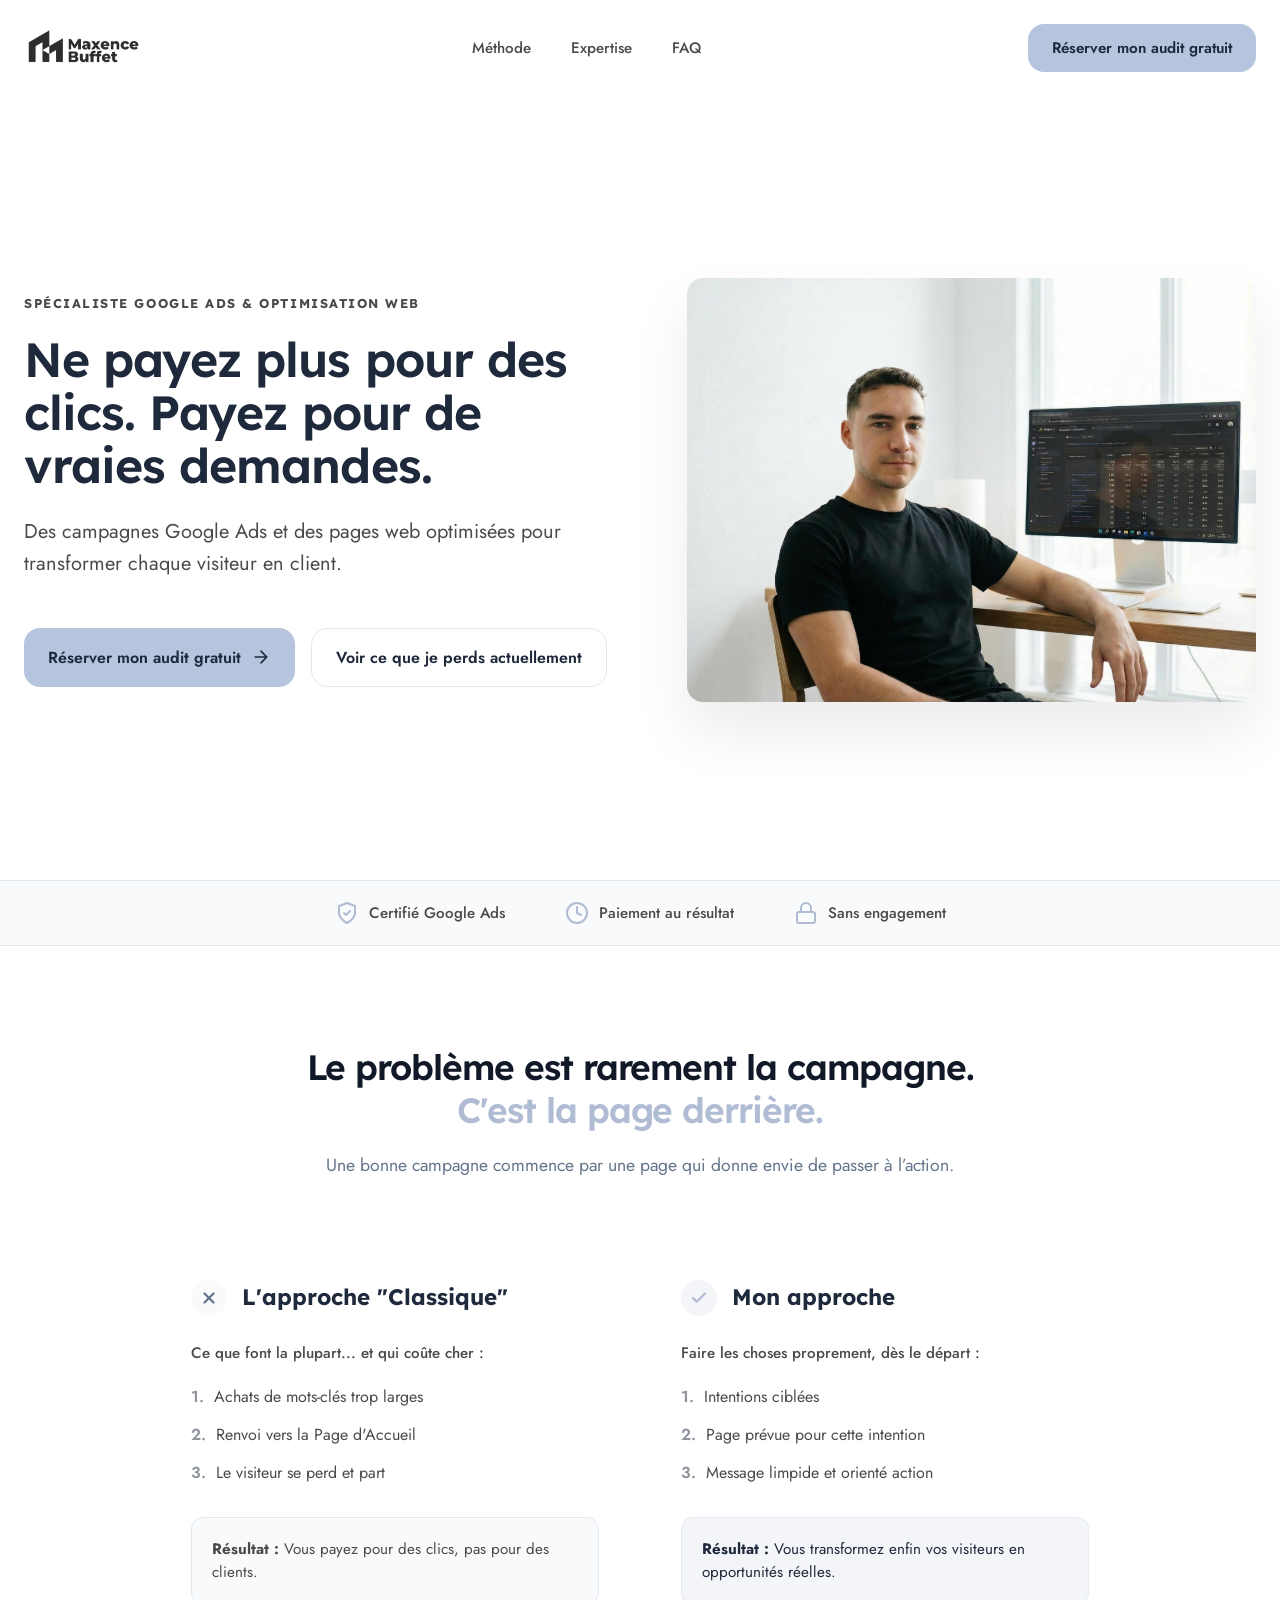
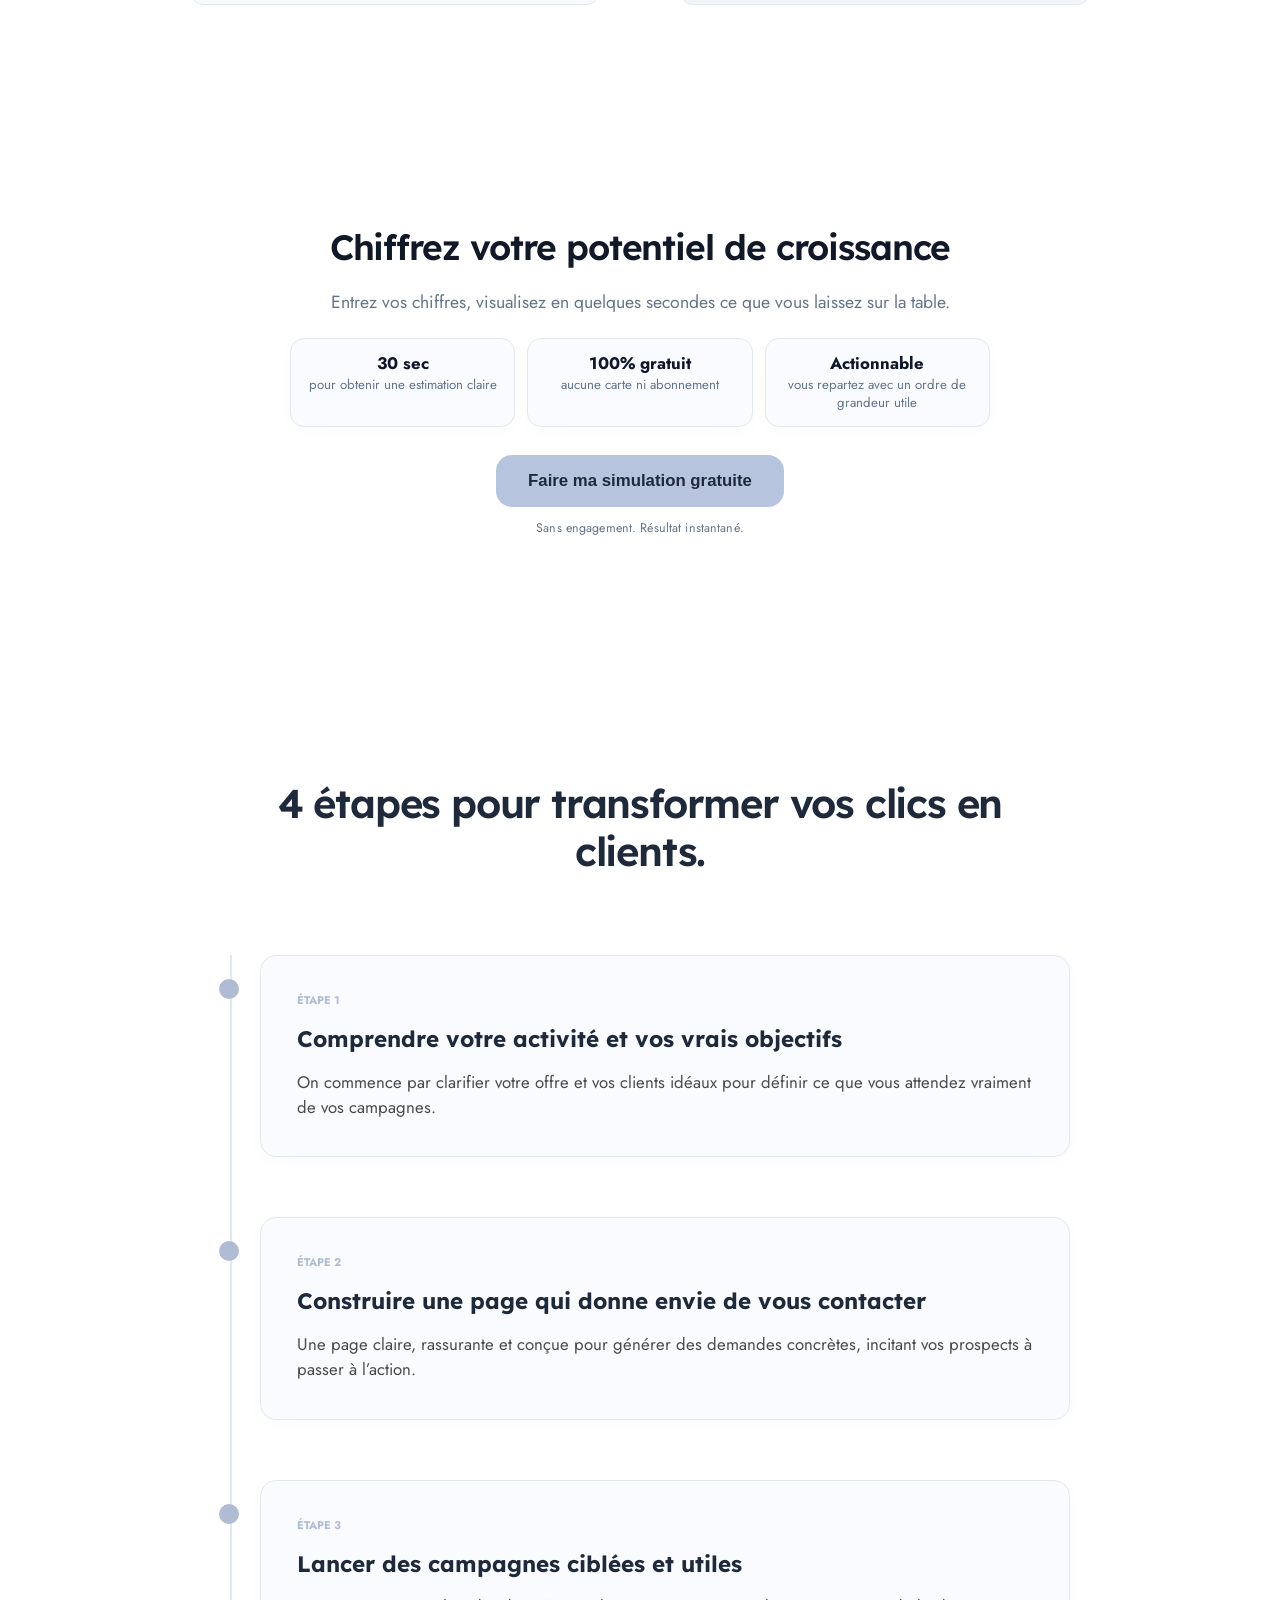
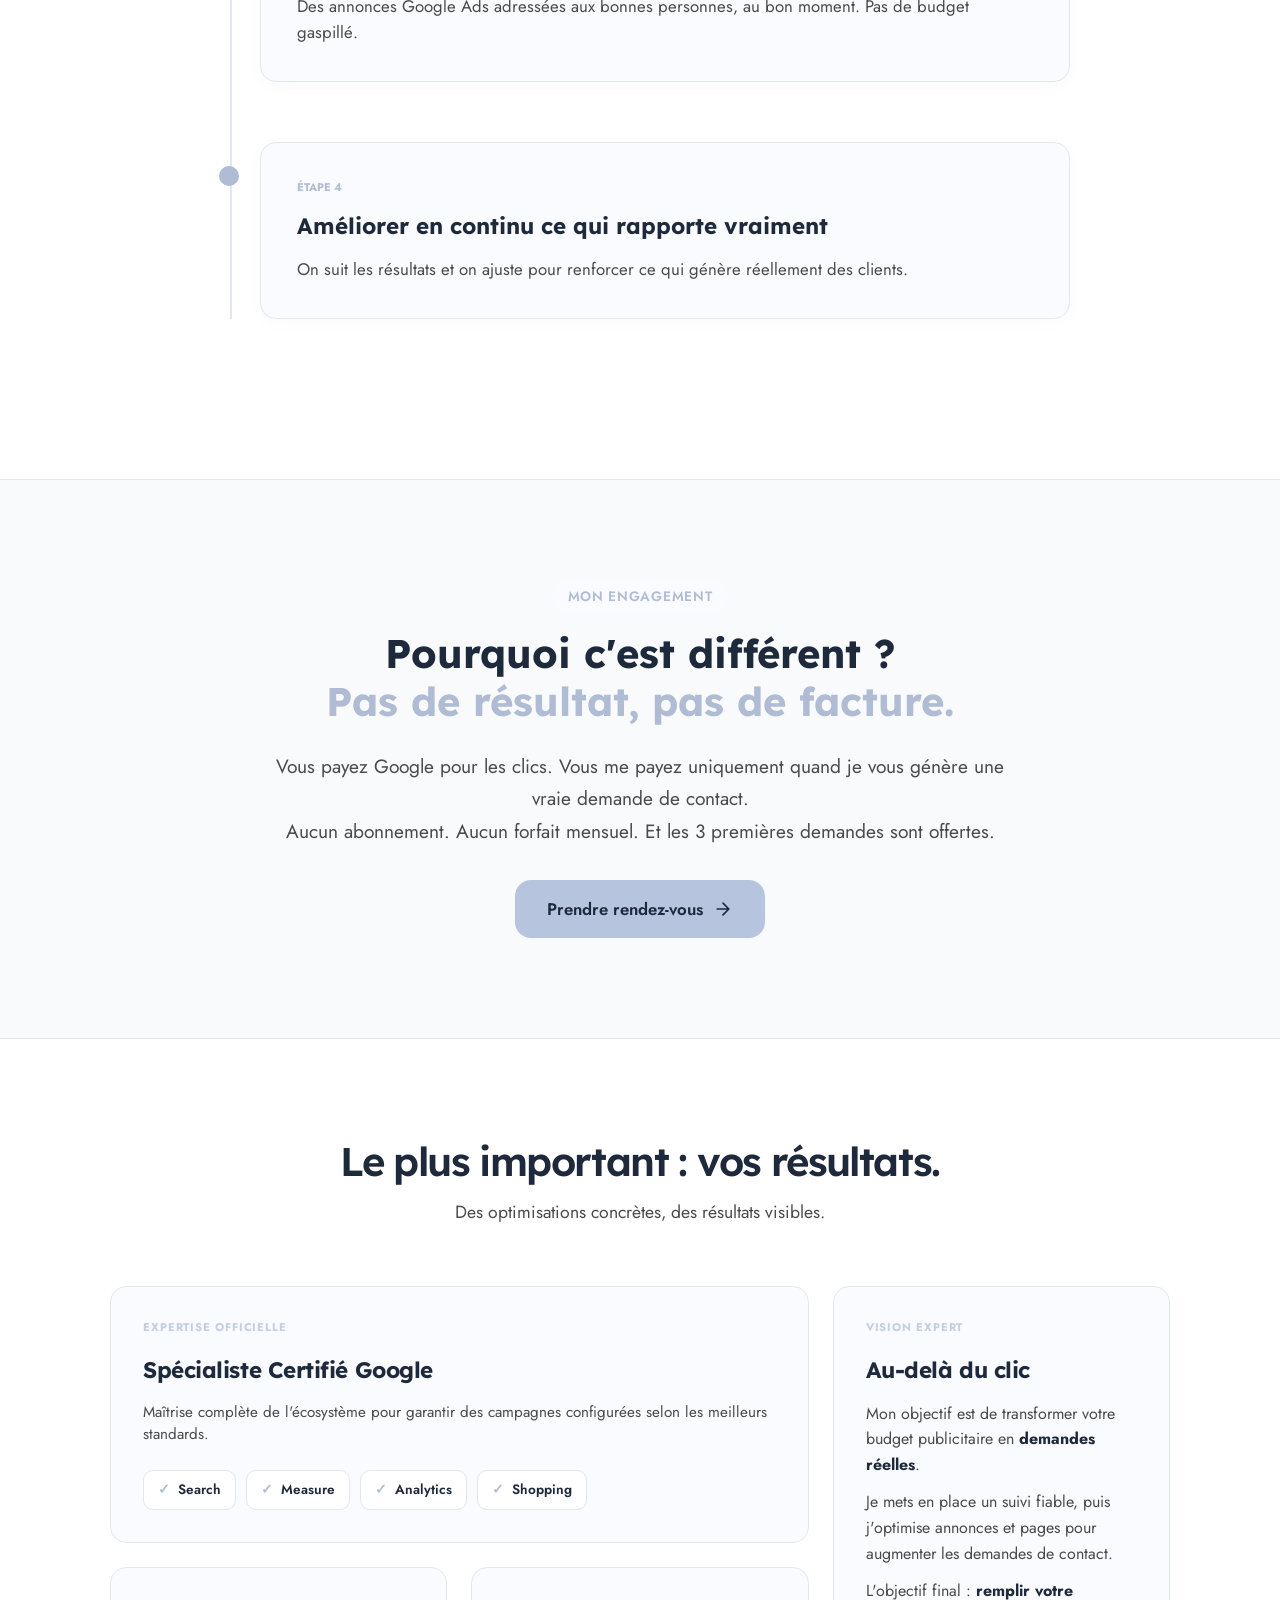
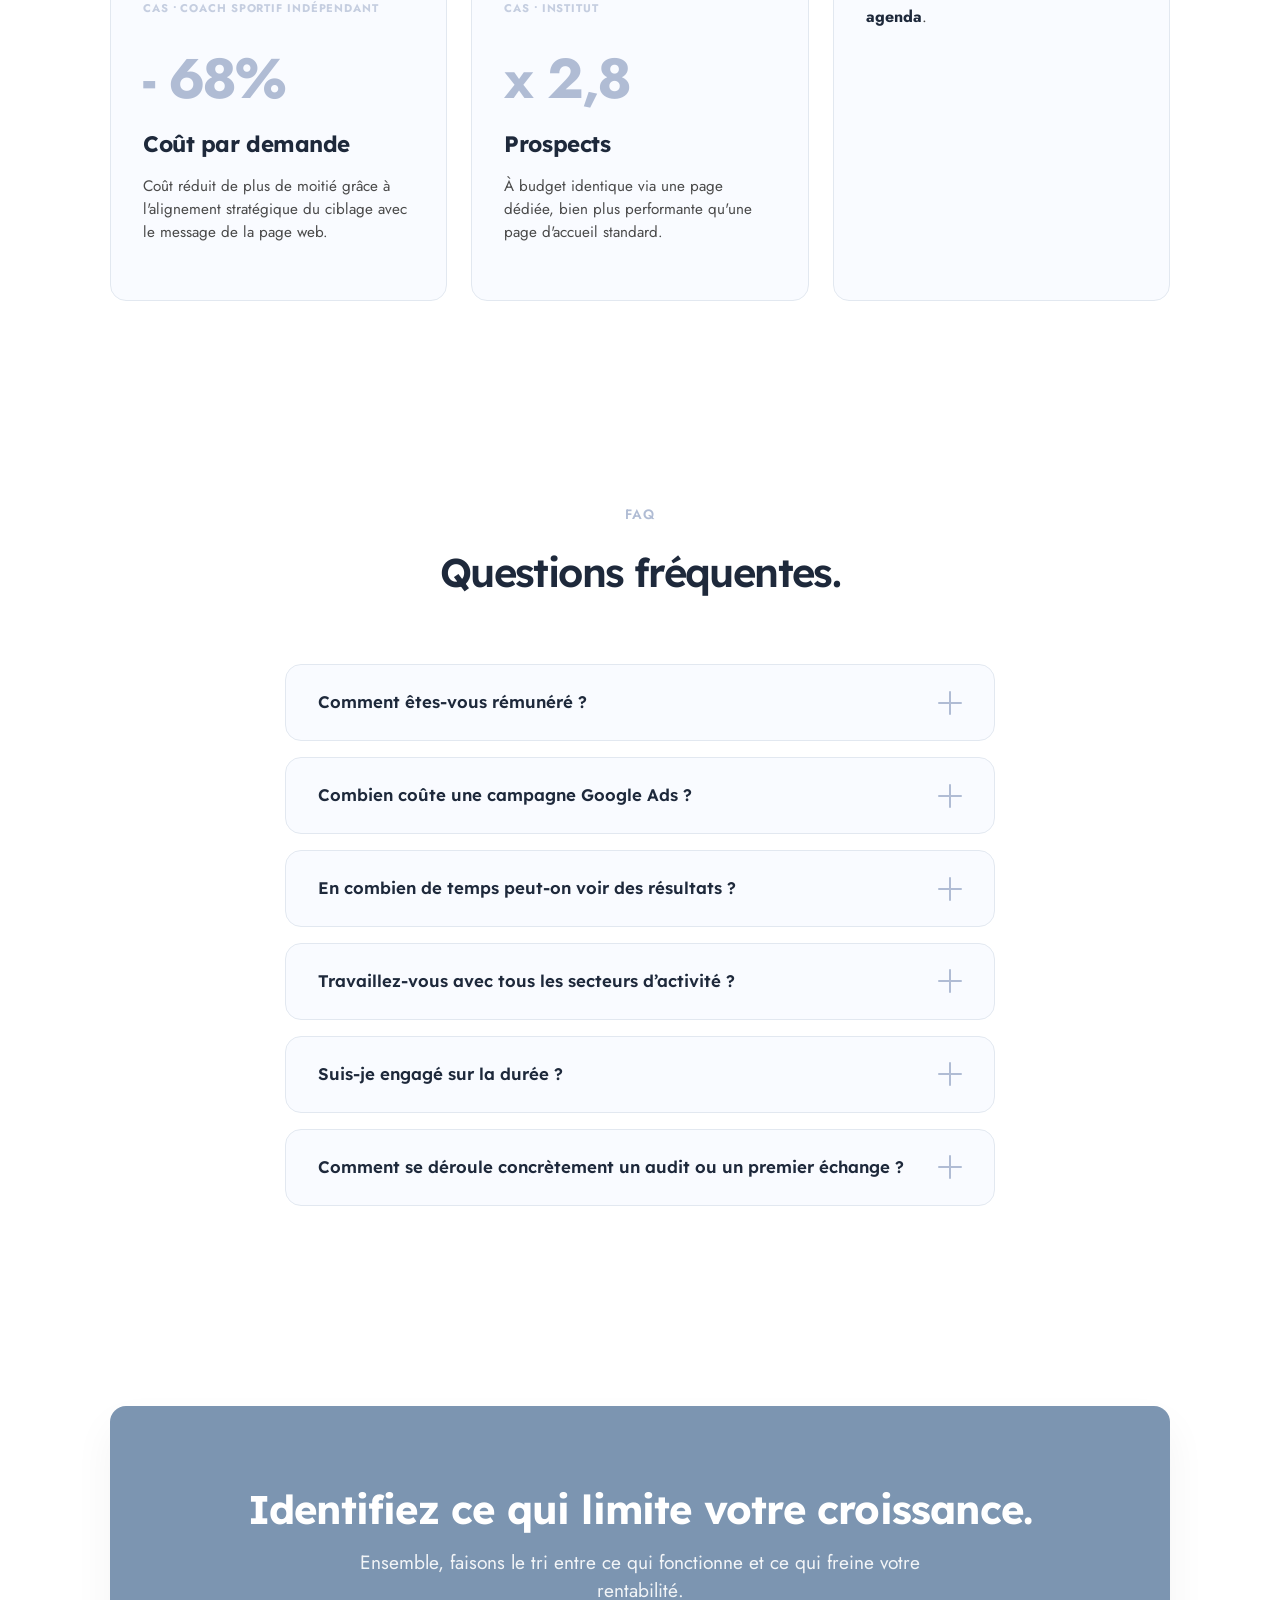
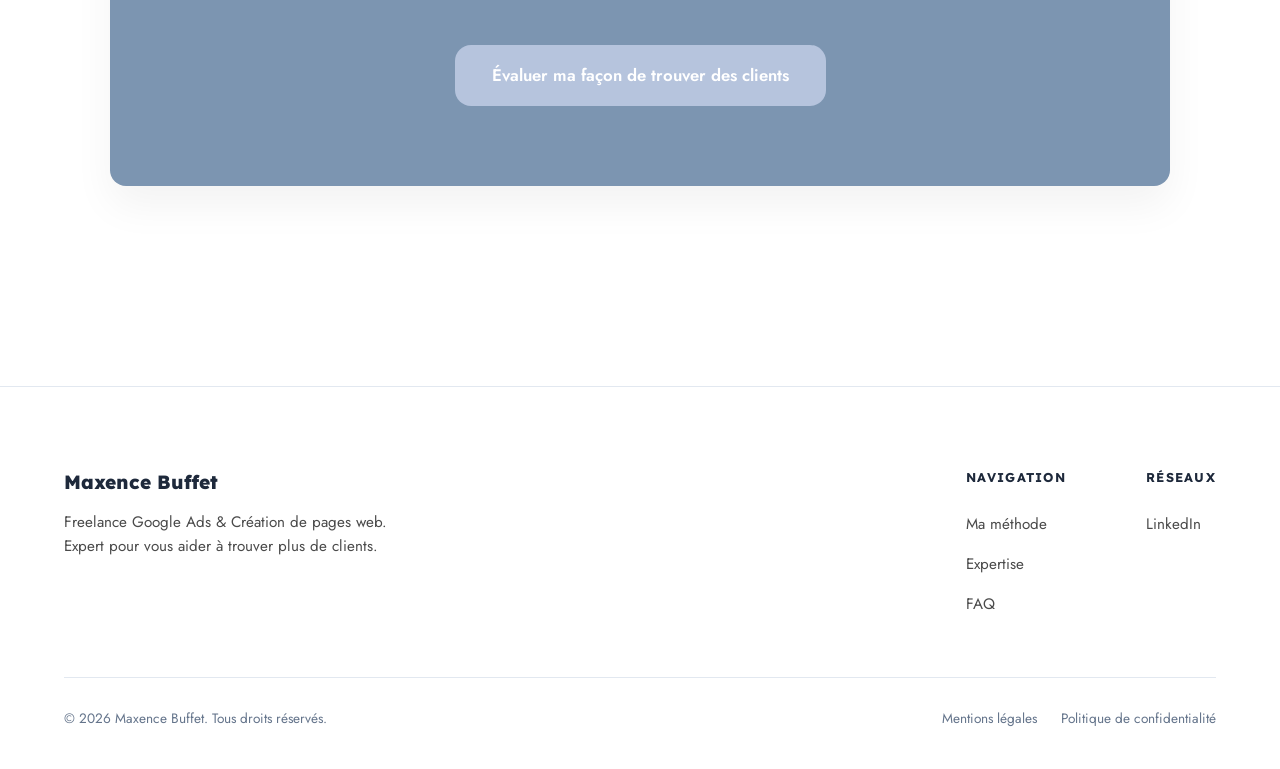
==== commit 445d7790: "UX mobile : timeline, engagement, FAQ + corrections titre et CTA" ====
--- a/index.html
+++ b/index.html
@@ -1,4 +1,4 @@
-<!DOCTYPE html>
+﻿<!DOCTYPE html>
 <html lang="fr">
 
 <head>
@@ -291,6 +291,80 @@
             align-items: center;
         }
 
+        .sim-intro-card {
+            width: 100%;
+            max-width: 820px;
+            background: linear-gradient(180deg, #ffffff 0%, #f8fbff 100%);
+            border: 1px solid var(--border-color);
+            border-radius: 24px;
+            padding: clamp(24px, 4vw, 38px);
+            box-shadow: 0 20px 50px -25px rgba(30, 41, 59, 0.2);
+            text-align: center;
+        }
+
+        .sim-kicker {
+            display: inline-block;
+            font-size: 0.78rem;
+            letter-spacing: 0.08em;
+            text-transform: uppercase;
+            color: var(--accent-blue-dark);
+            background: rgba(124, 149, 177, 0.12);
+            border: 1px solid rgba(124, 149, 177, 0.18);
+            border-radius: 999px;
+            padding: 6px 12px;
+            margin-bottom: 14px;
+            font-weight: 700;
+        }
+
+        .sim-proof-grid {
+            display: grid;
+            grid-template-columns: repeat(3, minmax(0, 1fr));
+            gap: 12px;
+            margin-top: 22px;
+        }
+
+        .sim-proof-item {
+            background: var(--bg-card);
+            border: 1px solid var(--border-color);
+            border-radius: 14px;
+            padding: 14px 14px;
+            box-shadow: 0 4px 20px rgba(0, 0, 0, 0.02);
+            transition: transform 0.25s ease, box-shadow 0.25s ease, border-color 0.25s ease;
+        }
+
+        .sim-proof-item:hover {
+            transform: translateY(-2px);
+            box-shadow: 0 8px 22px -6px rgba(124, 149, 177, 0.22);
+            border-color: rgba(124, 149, 177, 0.5);
+        }
+
+        .sim-proof-item strong {
+            display: block;
+            font-size: 1.05rem;
+            color: #0f172a;
+            line-height: 1.2;
+        }
+
+        .sim-proof-item span {
+            display: block;
+            margin-top: 3px;
+            font-size: 0.83rem;
+            color: var(--text-muted);
+            line-height: 1.35;
+        }
+
+        .sim-cta-wrap {
+            margin-top: 28px;
+            text-align: center;
+        }
+
+        .section-header .sim-note {
+            margin-top: 12px;
+            font-size: 0.78rem;
+            color: var(--text-muted);
+            letter-spacing: 0.01em;
+        }
+
         /* --- EN-TÊTE --- */
         .section-header {
             text-align: center;
@@ -468,6 +542,33 @@
             .adv-grid {
                 grid-template-columns: 1fr;
             }
+
+            .sim-proof-grid {
+                display: flex;
+                flex-wrap: wrap;
+                justify-content: center;
+                gap: 8px;
+            }
+
+            .sim-proof-item {
+                background: rgba(124, 149, 177, 0.09);
+                border: none;
+                border-radius: 999px;
+                padding: 7px 14px;
+                display: flex;
+                align-items: center;
+                flex: 0 1 auto;
+                text-align: left;
+            }
+
+            .sim-proof-item strong {
+                display: inline;
+                font-size: 0.85rem;
+            }
+
+            .sim-proof-item span {
+                display: none;
+            }
         }
 
         /* --- VISUALISATION --- */
@@ -633,6 +734,36 @@
             box-shadow: 0 25px 50px -12px rgba(0, 0, 0, 0.25);
             transform: translateY(20px);
             transition: transform 0.3s ease;
+        }
+
+        #calculator-modal {
+            align-items: flex-start;
+            padding: 20px 10px;
+            overflow-y: auto;
+        }
+
+        #calculator-modal .calculator-modal-card {
+            max-width: 620px;
+            width: min(620px, 96vw);
+            max-height: calc(100vh - 40px);
+            overflow-y: auto;
+            margin: 0 auto;
+            padding: 28px 18px;
+        }
+
+        #calculator-modal .calculator-card:hover {
+            transform: none;
+            box-shadow: none;
+            border-color: transparent;
+        }
+
+        #calculator-modal .close-modal {
+            z-index: 2;
+            background: #fff;
+            border-radius: 999px;
+            width: 36px;
+            height: 36px;
+            line-height: 1;
         }
 
         .modal-overlay.active .modal-card {
@@ -682,6 +813,82 @@
                 transform: translateY(0);
             }
         }
+
+        /* --- TRUST BANNER --- */
+        .trust-banner {
+            background-color: var(--neutral-bg);
+            border-top: 1px solid var(--border-color);
+            border-bottom: 1px solid var(--border-color);
+            padding: 20px 0;
+            margin-top: -20px; /* Remonte légèrement sous le hero */
+            overflow: hidden;
+        }
+        
+        .trust-track {
+            display: flex;
+            justify-content: center;
+            align-items: center;
+            flex-wrap: wrap;
+            gap: 60px; /* Augmenté de 30px à 60px pour plus d'espace sur desktop */
+            max-width: 1200px;
+            margin: 0 auto;
+            padding: 0 20px;
+        }
+
+        .trust-item {
+            display: flex;
+            align-items: center;
+            gap: 10px;
+            font-size: 0.95rem;
+            color: var(--text-soft);
+            font-weight: 500;
+            white-space: nowrap; /* Empêche le texte de se casser sur plusieurs lignes */
+        }
+
+        .trust-item svg {
+            color: var(--primary-blue);
+            flex-shrink: 0;
+        }
+
+        .duplicate-item {
+            display: none; /* Cachés sur Desktop */
+        }
+
+        @keyframes marquee {
+            0% { transform: translateX(0); }
+            100% { transform: translateX(-50%); } /* Déplace la largeur exacte des 3 premiers éléments + gap */
+        }
+
+        @media (max-width: 768px) {
+            .trust-banner {
+                margin-top: 0;
+                padding: 15px 0;
+            }
+            
+            .trust-track {
+                flex-wrap: nowrap;
+                justify-content: flex-start;
+                max-width: none;
+                width: max-content; /* Permet à la piste de prendre la taille de son contenu défilant */
+                margin: 0;
+                padding: 0;
+                gap: 40px; /* Conserve un bon espace régulier dans le défilement */
+                animation: marquee 15s linear infinite;
+            }
+            
+            .duplicate-item {
+                display: flex; /* Active les doublons pour le défilement fluide */
+            }
+
+            #calculator-modal {
+                padding: 12px 8px;
+            }
+
+            #calculator-modal .calculator-modal-card {
+                max-height: calc(100vh - 24px);
+                padding: 22px 14px;
+            }
+        }
     </style>
 </head>
 
@@ -752,6 +959,56 @@
             </div>
         </div>
     </section>
+
+    <!-- Trust Banner -->
+    <div class="trust-banner">
+        <div class="trust-track">
+            <div class="trust-item">
+                <svg width="24" height="24" viewBox="0 0 24 24" fill="none" stroke="currentColor" stroke-width="2" stroke-linecap="round" stroke-linejoin="round">
+                    <path d="M12 22s8-4 8-10V5l-8-3-8 3v7c0 6 8 10 8 10z"></path>
+                    <path d="M9 12l2 2 4-4"></path>
+                </svg>
+                <span>Certifié Google Ads</span>
+            </div>
+            <div class="trust-item">
+                <svg width="24" height="24" viewBox="0 0 24 24" fill="none" stroke="currentColor" stroke-width="2" stroke-linecap="round" stroke-linejoin="round">
+                    <circle cx="12" cy="12" r="10"></circle>
+                    <polyline points="12 6 12 12 16 14"></polyline>
+                </svg>
+                <span>Paiement au résultat</span>
+            </div>
+            <div class="trust-item">
+                <svg width="24" height="24" viewBox="0 0 24 24" fill="none" stroke="currentColor" stroke-width="2" stroke-linecap="round" stroke-linejoin="round">
+                    <rect x="3" y="11" width="18" height="11" rx="2" ry="2"></rect>
+                    <path d="M7 11V7a5 5 0 0 1 10 0v4"></path>
+                </svg>
+                <span>Sans engagement</span>
+            </div>
+            
+            <!-- Copies pour le défilement infini sur mobile -->
+            <div class="trust-item duplicate-item" aria-hidden="true">
+                <svg width="24" height="24" viewBox="0 0 24 24" fill="none" stroke="currentColor" stroke-width="2" stroke-linecap="round" stroke-linejoin="round">
+                    <path d="M12 22s8-4 8-10V5l-8-3-8 3v7c0 6 8 10 8 10z"></path>
+                    <path d="M9 12l2 2 4-4"></path>
+                </svg>
+                <span>Certifié Google Ads</span>
+            </div>
+            <div class="trust-item duplicate-item" aria-hidden="true">
+                <svg width="24" height="24" viewBox="0 0 24 24" fill="none" stroke="currentColor" stroke-width="2" stroke-linecap="round" stroke-linejoin="round">
+                    <circle cx="12" cy="12" r="10"></circle>
+                    <polyline points="12 6 12 12 16 14"></polyline>
+                </svg>
+                <span>Paiement au résultat</span>
+            </div>
+            <div class="trust-item duplicate-item" aria-hidden="true">
+                <svg width="24" height="24" viewBox="0 0 24 24" fill="none" stroke="currentColor" stroke-width="2" stroke-linecap="round" stroke-linejoin="round">
+                    <rect x="3" y="11" width="18" height="11" rx="2" ry="2"></rect>
+                    <path d="M7 11V7a5 5 0 0 1 10 0v4"></path>
+                </svg>
+                <span>Sans engagement</span>
+            </div>
+        </div>
+    </div>
 
     <section class="comparison-section">
         <div class="section-header animate-on-scroll">
@@ -811,16 +1068,40 @@
 
     <section id="section-simulation">
         <div class="sim-container">
-
             <div class="section-header">
                 <h2>Chiffrez votre potentiel de croissance</h2>
-                <p>Déplacez les curseurs pour estimer immédiatement vos revenus perdus.</p>
-            </div>
-
-            <div class="widget-wrapper">
-
-                <!-- CALCULATEUR (Visible directement) -->
-                <div id="step-calculator" class="calculator-card">
+                <p>Entrez vos chiffres, visualisez en quelques secondes ce que vous laissez sur la table.</p>
+                <div class="sim-proof-grid">
+                    <div class="sim-proof-item">
+                        <strong>30 sec</strong>
+                        <span>pour obtenir une estimation claire</span>
+                    </div>
+                    <div class="sim-proof-item">
+                        <strong>100% gratuit</strong>
+                        <span>aucune carte ni abonnement</span>
+                    </div>
+                    <div class="sim-proof-item">
+                        <strong>Actionnable</strong>
+                        <span>vous repartez avec un ordre de grandeur utile</span>
+                    </div>
+                </div>
+                <div class="sim-cta-wrap">
+                    <button class="btn btn-primary" onclick="openCalculatorModal()">Faire ma simulation gratuite</button>
+                    <p class="sim-note">Sans engagement. Résultat instantané.</p>
+                </div>
+            </div>
+        </div>
+
+        <!-- MODALE CALCULATEUR -->
+        <div id="calculator-modal" class="modal-overlay">
+            <div class="modal-card calculator-modal-card">
+                <button class="close-modal" onclick="closeCalculatorModal()">×</button>
+                <div class="section-header" style="margin-bottom: 20px;">
+                    <h2 style="font-size: 1.5rem;">Votre estimation de manque à gagner</h2>
+                    <p style="font-size: 0.92rem; color: var(--text-muted);">Renseignez vos valeurs pour comparer votre revenu actuel et votre revenu potentiel.</p>
+                </div>
+                
+                <div id="step-calculator" class="calculator-card" style="border: none; box-shadow: none; padding: 0;">
                     <div class="slider-box">
                         <label class="inp-label" style="display: flex; align-items: center; gap: 8px;">
                             <svg xmlns="http://www.w3.org/2000/svg" width="22" height="22" viewBox="0 0 24 24"
@@ -844,43 +1125,27 @@
                         </div>
                     </div>
 
-                    <div class="adv-toggle" onclick="toggleAdvanced()">
-                        <div style="display: flex; align-items: center; gap: 8px;">
-                            <svg xmlns="http://www.w3.org/2000/svg" width="20" height="20" viewBox="0 0 24 24"
-                                fill="none" stroke="currentColor" stroke-width="1.2" stroke-linecap="round"
-                                stroke-linejoin="round"
-                                style="color: var(--text-soft); filter: drop-shadow(0 1px 2px rgba(0,0,0,0.03));">
-                                <circle cx="12" cy="12" r="2"></circle>
-                                <path
-                                    d="M19.4 15a1.65 1.65 0 0 0 .33 1.82l.06.06a2 2 0 0 1 0 2.83 2 2 0 0 1-2.83 0l-.06-.06a1.65 1.65 0 0 0-1.82-.33 1.65 1.65 0 0 0-1 1.51V21a2 2 0 0 1-2 2 2 2 0 0 1-2-2v-.09A1.65 1.65 0 0 0 9 19.4a1.65 1.65 0 0 0-1.82.33l-.06.06a2 2 0 0 1-2.83 0 2 2 0 0 1 0-2.83l.06-.06a1.65 1.65 0 0 0 .33-1.82 1.65 1.65 0 0 0-1.51-1H3a2 2 0 0 1-2-2 2 2 0 0 1 2-2h.09A1.65 1.65 0 0 0 4.6 9a1.65 1.65 0 0 0-.33-1.82l-.06-.06a2 2 0 0 1 0-2.83 2 2 0 0 1 2.83 0l.06.06a1.65 1.65 0 0 0 1.82.33H9a1.65 1.65 0 0 0 1-1.51V3a2 2 0 0 1 2-2 2 2 0 0 1 2 2v.09a1.65 1.65 0 0 0 1 1.51 1.65 1.65 0 0 0 1.82-.33l.06-.06a2 2 0 0 1 2.83 0 2 2 0 0 1 0 2.83l-.06.06a1.65 1.65 0 0 0-.33 1.82V9a1.65 1.65 0 0 0 1.51 1H21a2 2 0 0 1 2 2 2 2 0 0 1-2 2h-.09a1.65 1.65 0 0 0-1.51 1z">
-                                </path>
-                            </svg>
-                            <span>Je connais mes chiffres exacts (Trafic & Taux)</span>
-                        </div>
-                        <span id="arrow">▼</span>
-                    </div>
-
-                    <div id="advanced-options" class="adv-content">
-                        <div class="inp-group"><label class="inp-label">Visiteurs Mensuels</label><input type="number"
+                    <div id="advanced-options" style="margin-top: 20px;">
+                        <div class="inp-group"><label class="inp-label">Visiteurs mensuels qualifiés</label><input type="number"
                                 id="traffic" class="inp-field" value="500"></div>
                         <div class="adv-grid">
-                            <div class="inp-group"><label class="inp-label">Taux Actuel (%)</label><input type="number"
+                            <div class="inp-group"><label class="inp-label">Taux de conversion actuel (%)</label><input type="number"
                                     id="conversionCurrent" class="inp-field" value="1.0" step="0.1"></div>
-                            <div class="inp-group"><label class="inp-label">Taux Cible (%)</label><input type="number"
+                                <div class="inp-group"><label class="inp-label">Taux de conversion visé (%)</label><input type="number"
                                     id="conversionTarget" class="inp-field" value="4.0" step="0.1"></div>
                         </div>
                     </div>
 
                     <div class="visu-area">
                         <div class="bar-row">
-                            <div class="bar-lbl">Actuel</div>
+                            <div class="bar-lbl">Revenu actuel</div>
                             <div class="bar-trk">
                                 <div class="bar-fill fil-cur" id="barCurrent"></div>
                             </div>
                             <div id="valCurrent" style="font-weight:700">0€</div>
                         </div>
                         <div class="bar-row">
-                            <div class="bar-lbl" style="font-weight:700">Potentiel</div>
+                            <div class="bar-lbl" style="font-weight:700">Revenu potentiel</div>
                             <div class="bar-trk">
                                 <div class="bar-fill fil-pot" id="barPotential"></div>
                             </div>
@@ -1039,26 +1304,28 @@
                 </div>
             </div>
         </div>
-
-        <div class="timeline-footer-cta">
-            <p>Vous voulez savoir où vous en êtes vraiment aujourd’hui ?</p>
-            <a href="#lastcta" class="btn-reminder">Faire le point sur mes campagnes</a>
-        </div>
     </section>
 
     <!-- Engagement Section -->
     <section class="engagement-section" style="padding: clamp(60px, 8vw, 100px) 20px; background-color: var(--neutral-bg); text-align: center; border-top: 1px solid var(--border-color); border-bottom: 1px solid var(--border-color);">
         <div class="container" style="max-width: 800px; margin: 0 auto;">
-            <span class="tag" style="display: inline-block; padding: 6px 14px; background-color: var(--primary-blue-light); color: var(--primary-blue); font-weight: 600; font-size: 0.85rem; border-radius: 20px; text-transform: uppercase; letter-spacing: 0.05em; margin-bottom: 15px;">Mon engagement</span>
+            <span class="tag" style="display: inline-block; color: var(--primary-blue); font-weight: 600; font-size: 0.85rem; text-transform: uppercase; letter-spacing: 0.05em; margin-bottom: 15px;">Mon engagement</span>
             <h2 style="font-size: clamp(1.8rem, 4.5vw, 2.5rem); color: var(--text-main); font-weight: 700; margin-bottom: 25px; line-height: 1.2;">
-                Pourquoi c'est différent ?<br>
+                Pourquoi c'est <span style="white-space: nowrap">différent ?</span><br>
                 <span class="highlight-blue">Pas de résultat, pas de facture.</span>
             </h2>
-            <p style="font-size: clamp(1.05rem, 2vw, 1.2rem); color: var(--text-soft); line-height: 1.7;">
-                Je fonctionne à la performance. Vous payez votre budget publicitaire directement à Google.<br>
-                Mes honoraires sont uniquement indexés sur les <strong>demandes de contact</strong> que je vous génère.<br>
-                C'est mon meilleur moyen de prouver que mon travail a de la valeur.
+            <p class="engagement-text-desktop" style="font-size: clamp(1.05rem, 2vw, 1.2rem); color: var(--text-soft); line-height: 1.7;">
+                Vous payez Google pour les clics. Vous me payez uniquement quand je vous génère une vraie demande de contact.<br>
+                Aucun abonnement. Aucun forfait mensuel. Et les 3 premières demandes sont offertes.
             </p>
+            <p class="engagement-text-mobile" style="font-size: 0.95rem; color: var(--text-soft); line-height: 1.7;">
+                Je suis rémunéré uniquement sur les contacts générés. Pas de forfait, pas d'abonnement. Les 3 premières demandes sont offertes.
+            </p>
+            <a href="#" data-trigger="contact-modal" class="btn btn-primary" style="margin-top: 32px; display: inline-flex;">Prendre rendez-vous
+                <svg width="20" height="20" viewBox="0 0 24 24" fill="none" stroke="currentColor" stroke-width="2">
+                    <path d="M5 12h14M12 5l7 7-7 7" stroke-linecap="round" stroke-linejoin="round" />
+                </svg>
+            </a>
         </div>
     </section>
 
@@ -1116,7 +1383,7 @@
     <!-- FAQ Section -->
     <section class="faq-section" id="faq">
         <div class="faq-header" id="faq-header">
-            <span class="tag">FAQ</span>
+            <span class="tag" style="display: inline-block; color: var(--primary-blue); font-weight: 600; font-size: 0.85rem; text-transform: uppercase; letter-spacing: 0.05em; margin-bottom: 15px; background: transparent; padding: 0;">FAQ</span>
             <h2>Questions fréquentes.</h2>
         </div>
 
@@ -1127,9 +1394,10 @@
                     <div class="faq-icon"></div>
                 </div>
                 <div class="faq-answer">
-                    Je fonctionne à la performance.<br><br>
-                    Vous payez votre budget publicitaire directement à Google. Mes honoraires sont indexés sur les <strong>demandes de contact</strong> que je vous génère.<br><br>
-                    <strong>Pas de résultat, pas de facture.</strong> C'est simple, et c'est le meilleur moyen pour moi de prouver que mon travail a de la valeur.
+                    Vous ne prenez aucun risque.<br><br>
+                    Votre budget pub va directement à Google. Je ne suis payé que si je vous apporte des contacts concrets.<br><br>
+                    Pas de résultat = pas de facture.<br><br>
+                    Ça garantit que je travaille vraiment pour votre succès.
                 </div>
             </div>
 
@@ -1167,7 +1435,7 @@
                     <div class="faq-icon"></div>
                 </div>
                 <div class="faq-answer">
-                    Je travaille principalement avec des <strong>indépendants et professionnels du bien-être, de la santé et du coaching</strong> — coachs sportifs, naturopathes, thérapeutes, consultants.<br><br>
+                    Je travaille principalement avec des indépendants, coachs et TPE.<br><br>
                     Ce sont des activités que je connais bien et où Google Ads est particulièrement efficace.<br><br>
                     L’important n’est pas le secteur en soi, mais d’avoir une offre claire.<br><br>
                     Si je pense que Google Ads n’est pas adapté à votre activité, je le dis franchement. Mon but est de
@@ -1297,7 +1565,20 @@
         const WEBHOOK_URL = "https://hook.eu1.make.com/xqaa7kvnck94ex0ewl2s89ptzmi13icq";
 
         /* GESTION DE LA MODALE */
+        function openCalculatorModal() {
+            const modal = document.getElementById('calculator-modal');
+            if (!modal) return;
+            modal.classList.add('active');
+        }
+
+        function closeCalculatorModal() {
+            const modal = document.getElementById('calculator-modal');
+            if (!modal) return;
+            modal.classList.remove('active');
+        }
+
         function openCaptureModal() {
+            closeCalculatorModal(); // On ferme le calculateur pour laisser la place
             document.getElementById('capture-modal').classList.add('active');
         }
 
@@ -1379,13 +1660,6 @@
                     body: JSON.stringify(data)
                 });
             } catch (err) { console.error("Webhook Error:", err); }
-        }
-
-        function toggleAdvanced() {
-            const content = document.getElementById('advanced-options');
-            content.classList.toggle('open');
-            const arrow = document.getElementById('arrow');
-            arrow.innerText = content.classList.contains('open') ? '▲' : '▼';
         }
 
         const el = (id) => document.getElementById(id);
@@ -1411,6 +1685,20 @@
         el('customerValue').oninput = () => { el('slider').value = el('customerValue').value; updateCalculator(); };
         ['traffic', 'conversionCurrent', 'conversionTarget'].forEach(id => el(id).oninput = updateCalculator);
 
+        window.addEventListener('click', (e) => {
+            const calculatorModal = document.getElementById('calculator-modal');
+            const captureModal = document.getElementById('capture-modal');
+            if (calculatorModal && e.target === calculatorModal) closeCalculatorModal();
+            if (captureModal && e.target === captureModal) closeCaptureModal();
+        });
+
+        document.addEventListener('keydown', (e) => {
+            if (e.key === 'Escape') {
+                closeCalculatorModal();
+                closeCaptureModal();
+            }
+        });
+
         updateCalculator();
     </script>
 </body>
--- a/style.css
+++ b/style.css
@@ -969,7 +969,7 @@
 .timeline-card {
     background: var(--bg-card);
     border: 1px solid var(--border-color);
-    padding: clamp(20px, 4vw, 32px);
+    padding: clamp(24px, 4vw, 36px);
     border-radius: 16px;
     box-shadow: 0 4px 20px rgba(0, 0, 0, 0.02);
     transition: all 0.8s cubic-bezier(0.2, 0.8, 0.2, 1);
@@ -990,7 +990,7 @@
     text-transform: uppercase;
     color: var(--primary-blue);
     display: block;
-    margin-bottom: 0px;
+    margin-bottom: 8px;
     line-height: 1;
 }
 
@@ -1022,6 +1022,8 @@
     margin-bottom: 24px;
     line-height: 1.4;
 }
+
+.engagement-text-mobile { display: none; }
 
 .btn-reminder {
     background-color: var(--primary-blue);
@@ -1054,7 +1056,7 @@
     }
 
     .step-label {
-        margin-bottom: 12px;
+        margin-bottom: 14px;
         line-height: normal;
     }
 }
@@ -1434,20 +1436,21 @@
     }
 
     .timeline-item {
-        margin-bottom: 24px;
+        margin-bottom: 32px;
     }
 
     .timeline-card {
-        padding: 16px 14px;
+        padding: 22px 20px;
     }
 
     .timeline-card h3 {
-        font-size: 1rem;
-        margin-bottom: 8px;
+        font-size: 1.05rem;
+        margin-bottom: 10px;
     }
 
     .timeline-card p {
-        font-size: 0.9rem;
+        font-size: 0.92rem;
+        line-height: 1.6;
     }
 
     .timeline-footer-cta {
@@ -1467,17 +1470,29 @@
 
     /* --- SECTION ENGAGEMENT --- */
     .engagement-section {
-        padding: 80px 20px !important;
+        padding: 56px 24px !important;
     }
 
     .engagement-section h2 {
         font-size: 1.5rem !important;
-        margin-bottom: 16px !important;
+        margin-bottom: 18px !important;
+        line-height: 1.25 !important;
     }
 
     .engagement-section p {
         font-size: 0.95rem !important;
-        line-height: 1.6 !important;
+        line-height: 1.7 !important;
+    }
+
+    .engagement-text-desktop { display: none !important; }
+    .engagement-text-mobile { display: block !important; }
+
+    .engagement-section .btn {
+        display: flex;
+        width: 100%;
+        padding: 16px 20px;
+        margin-top: 28px !important;
+        font-size: 1rem;
     }
 
     /* --- BENTO GRID / EXPERTISE --- */
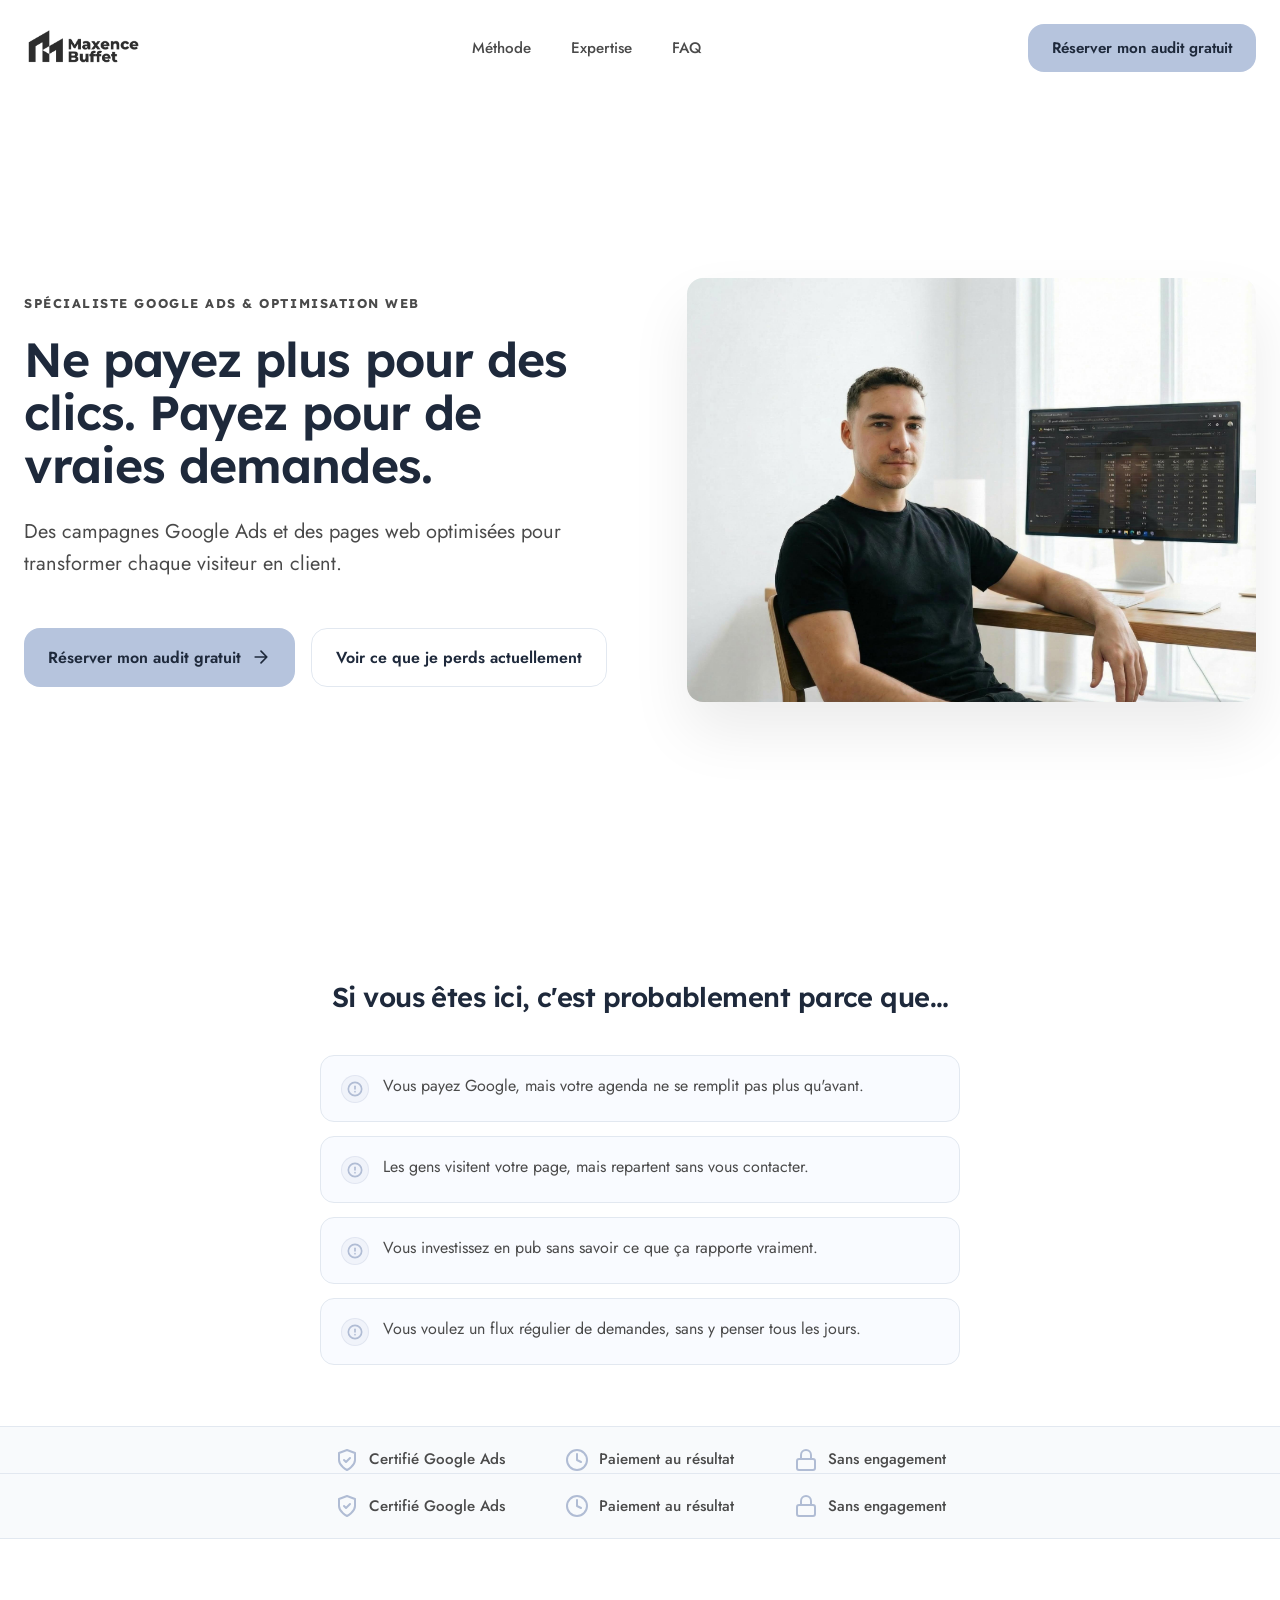
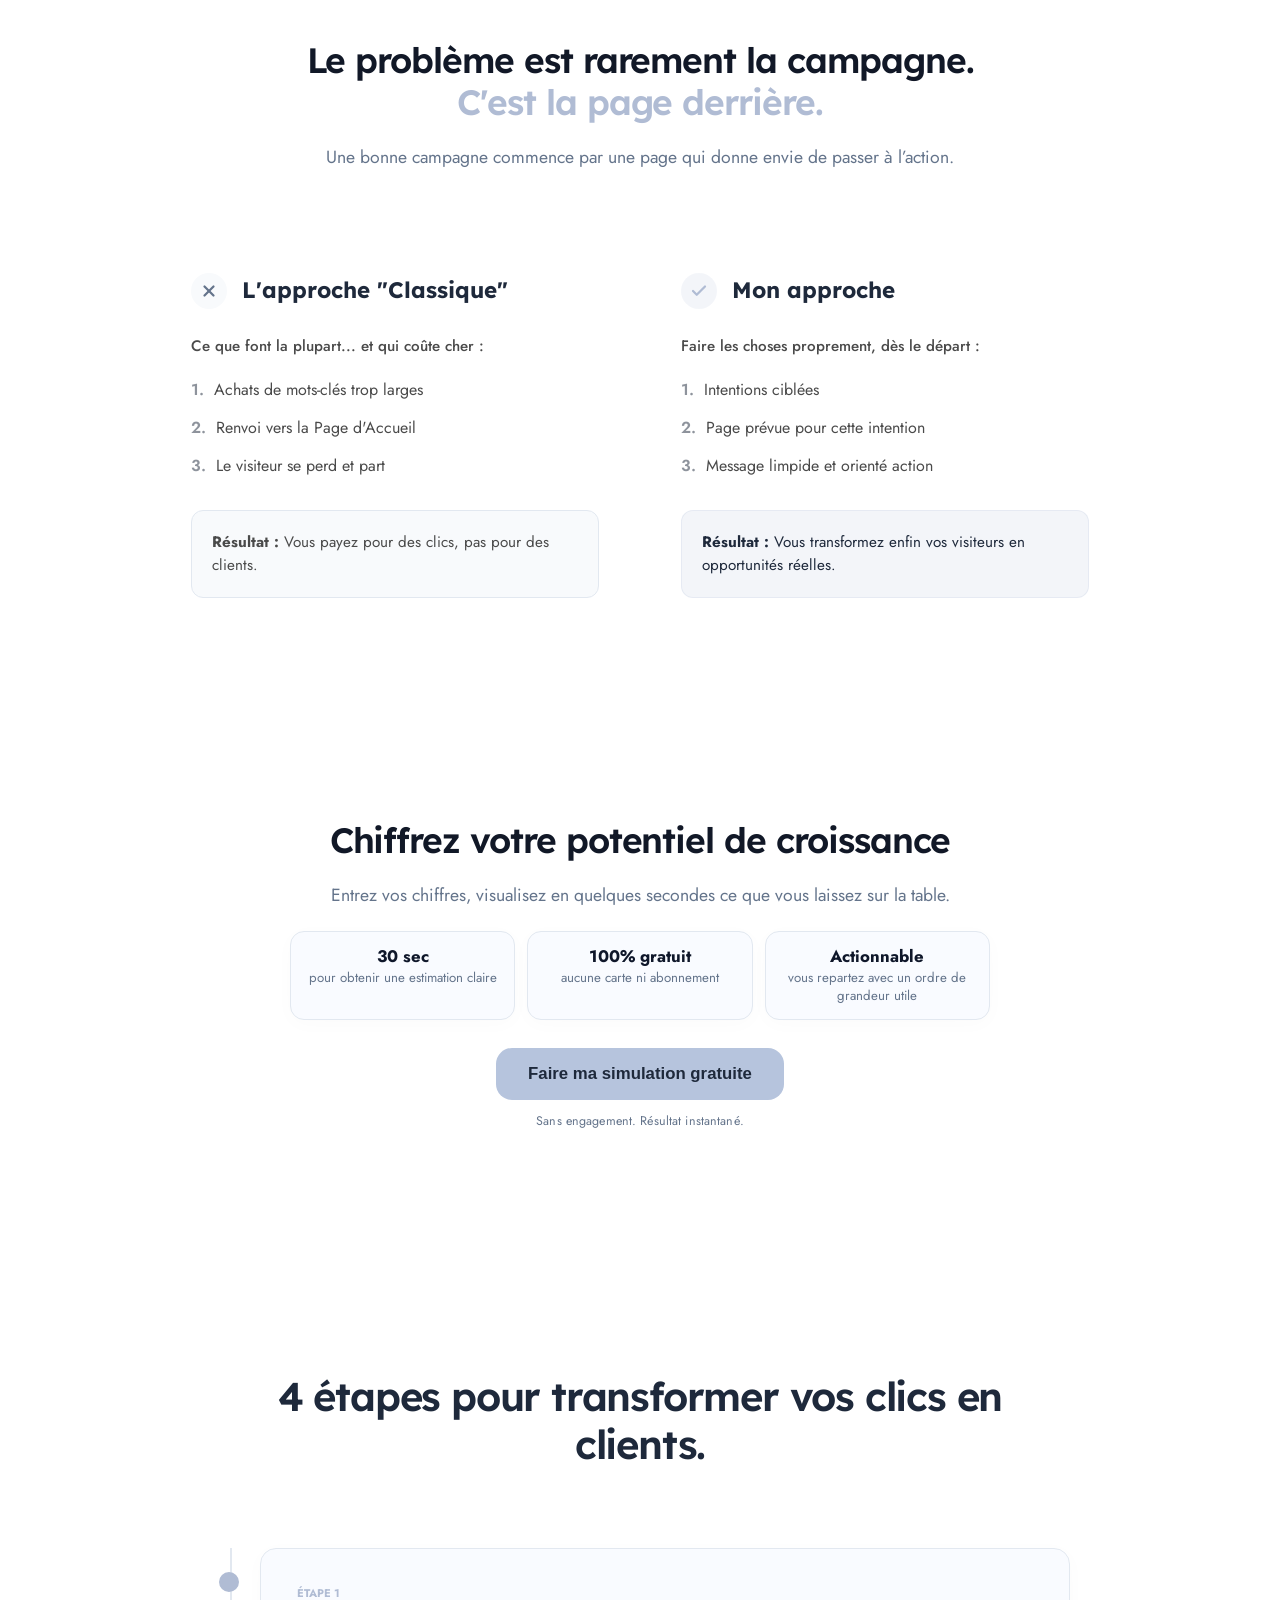
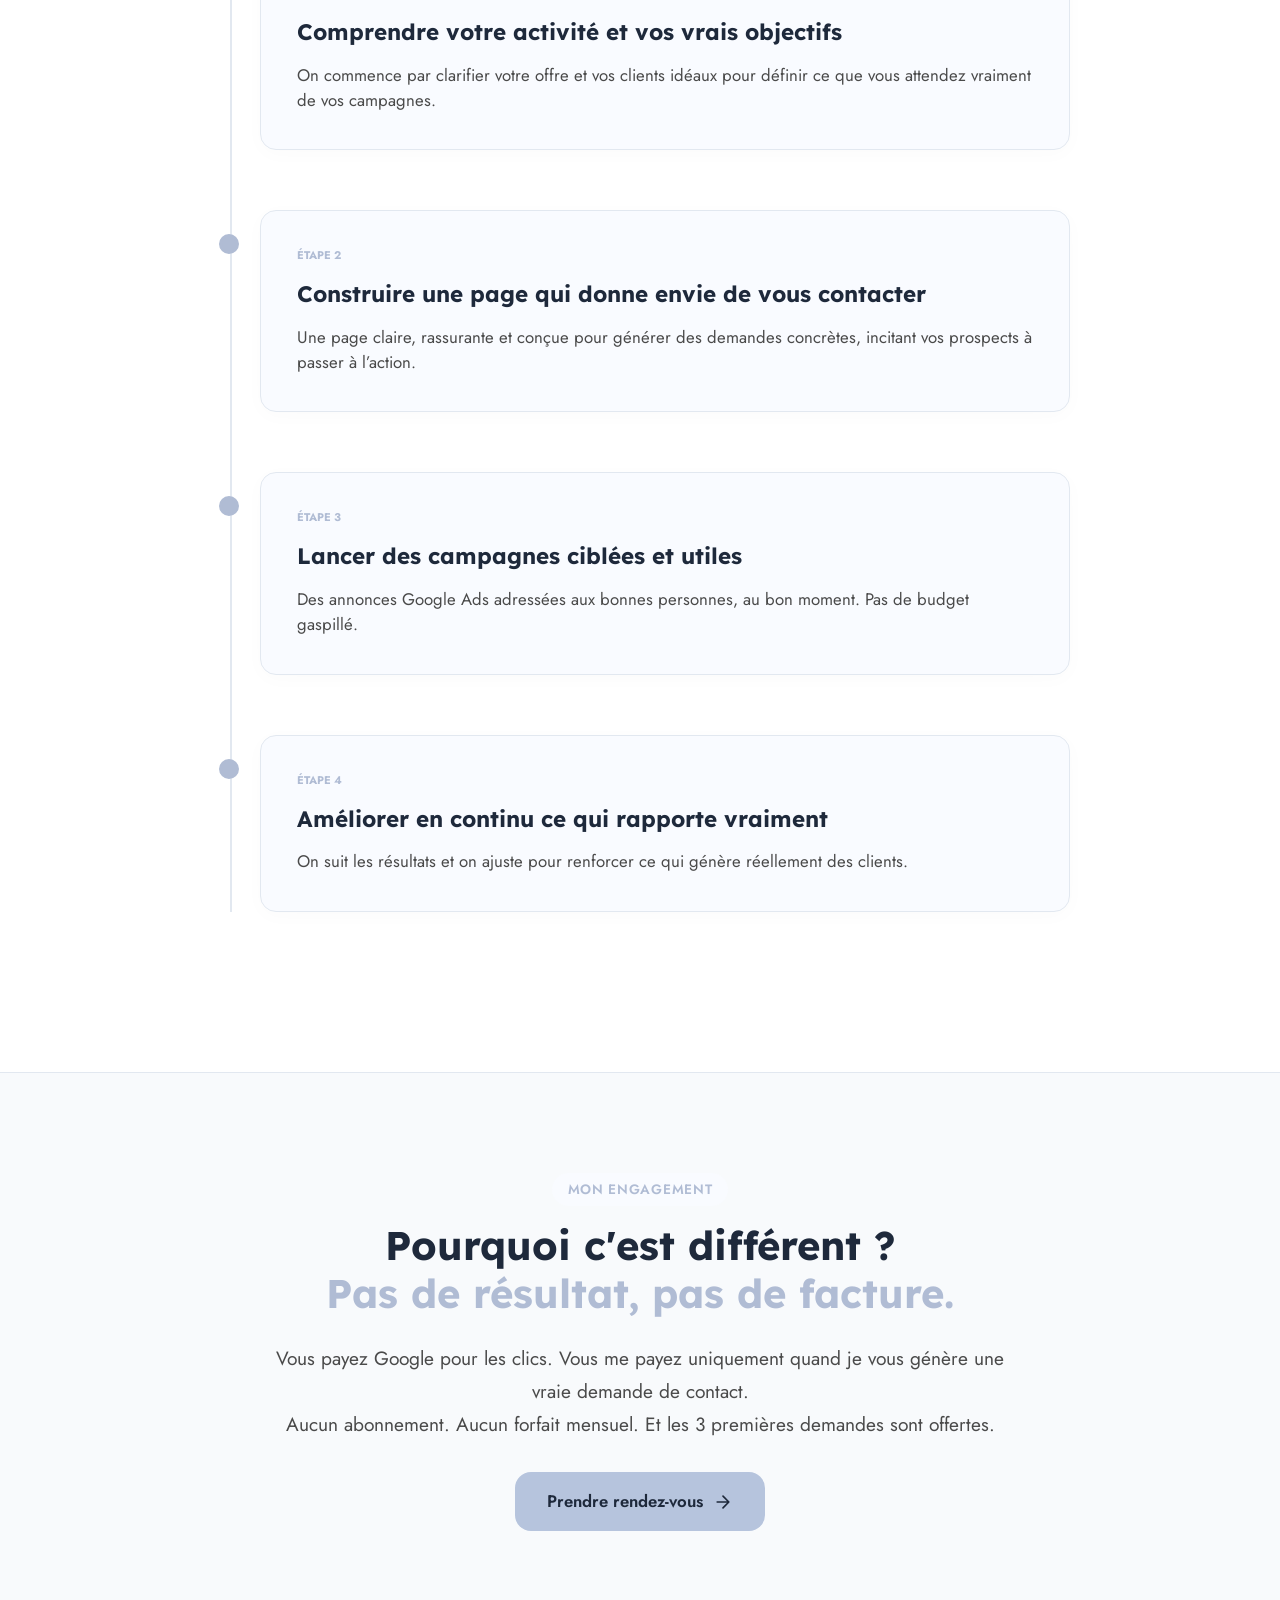
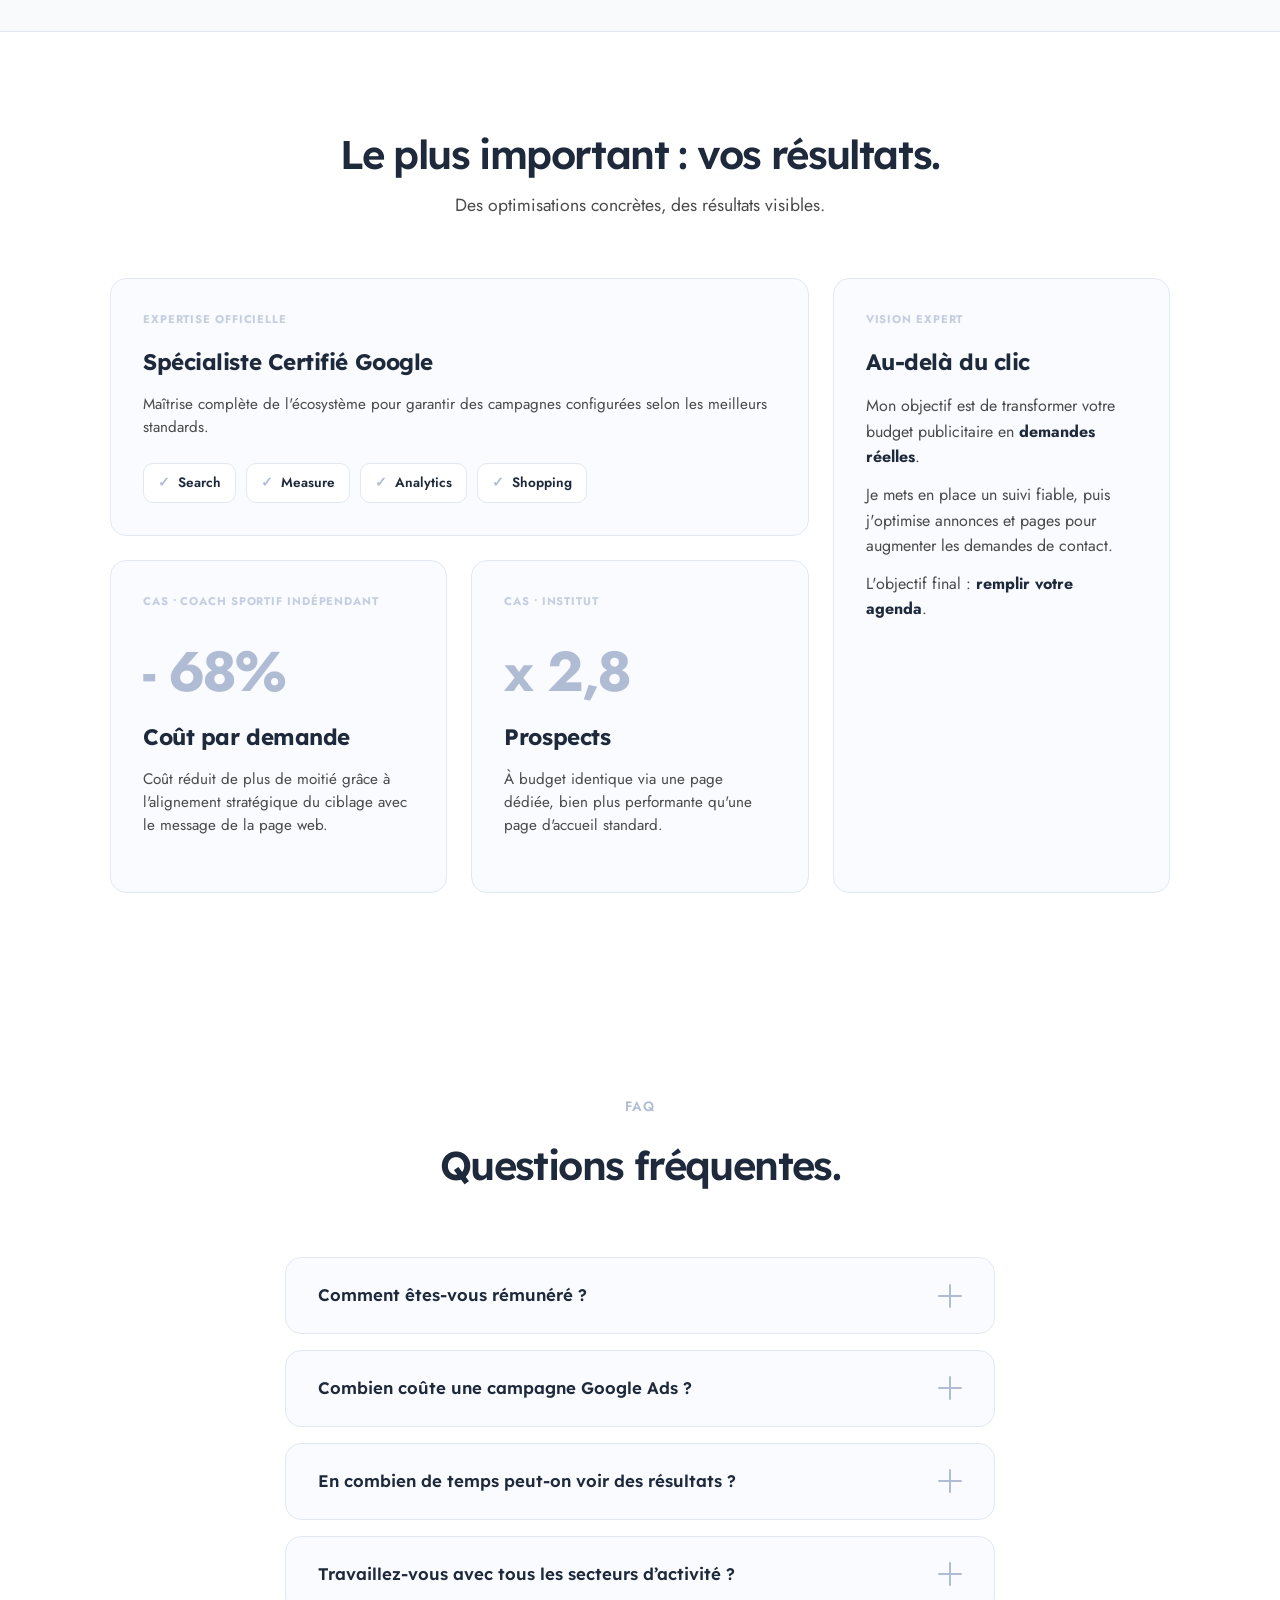
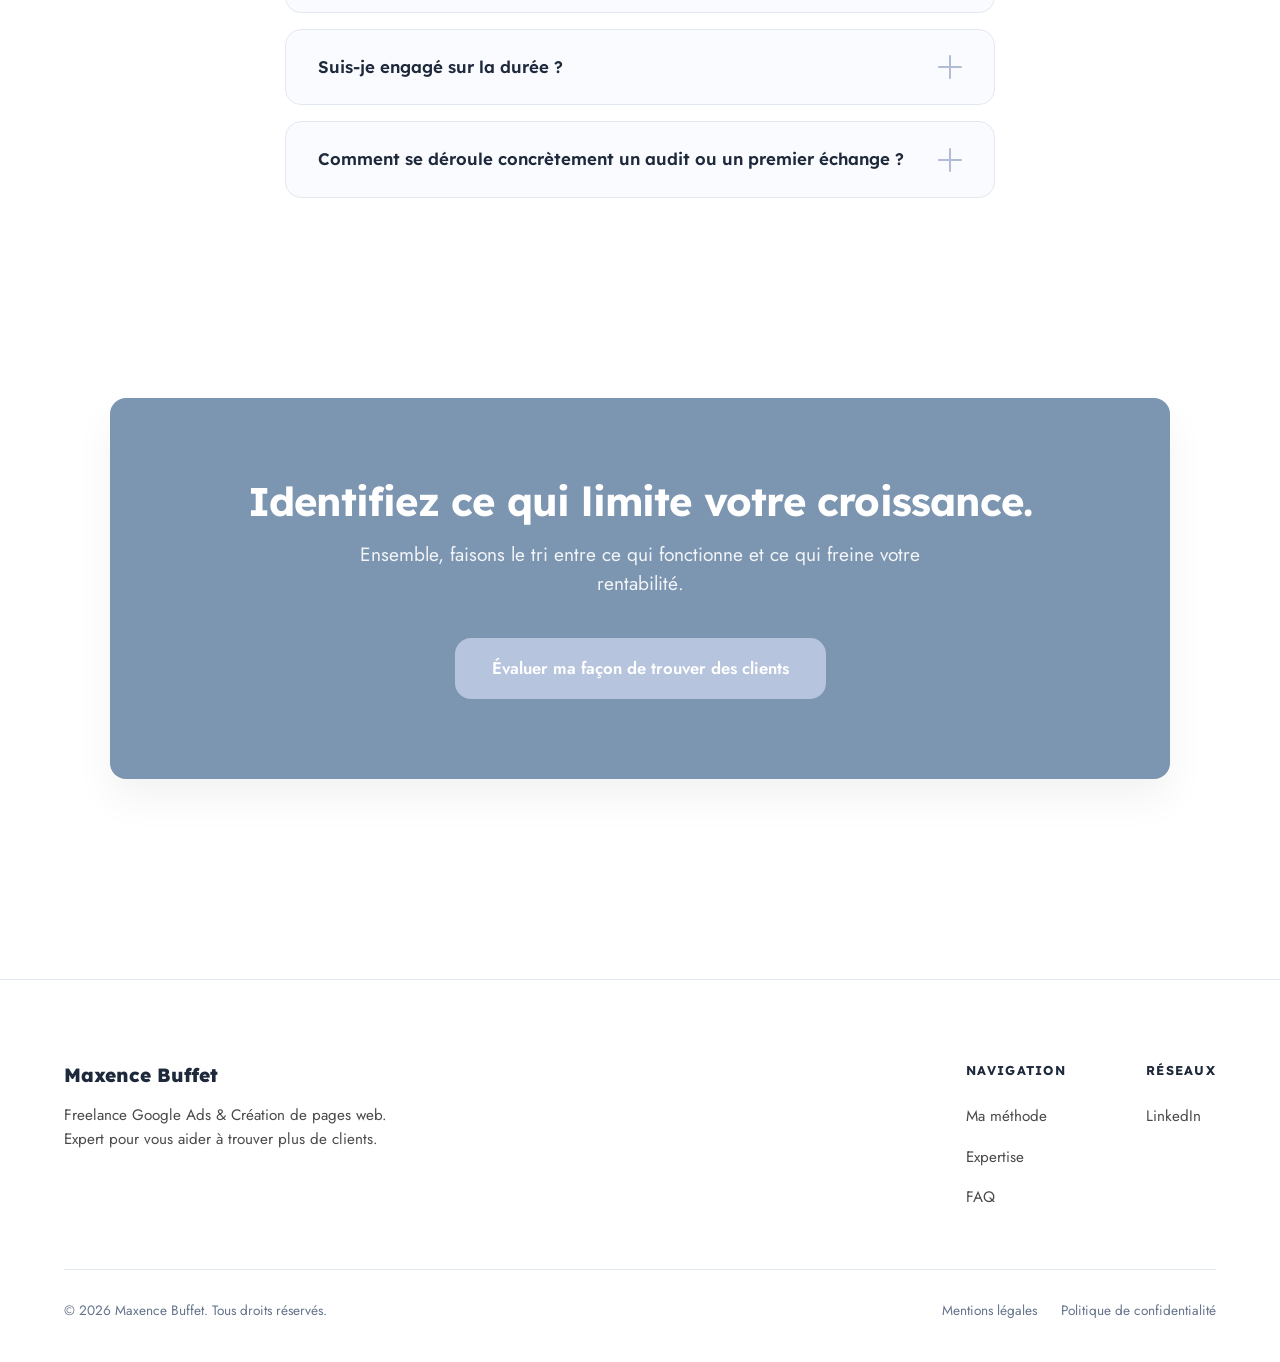
==== commit bd770f40: "Ajout section problème entre hero et trust banner" ====
--- a/index.html
+++ b/index.html
@@ -960,7 +960,90 @@
         </div>
     </section>
 
+    <!-- Section Problème -->
+    <section class="problem-section">
+        <div class="problem-container">
+            <h2 class="problem-title">Si vous êtes ici, c'est probablement parce que…</h2>
+            <ul class="problem-list">
+                <li class="problem-item">
+                    <span class="problem-icon">
+                        <svg width="16" height="16" viewBox="0 0 24 24" fill="none" stroke="currentColor" stroke-width="2.5" stroke-linecap="round" stroke-linejoin="round"><path d="M12 2C6.48 2 2 6.48 2 12s4.48 10 10 10 10-4.48 10-10S17.52 2 12 2z"/><line x1="12" y1="8" x2="12" y2="12"/><line x1="12" y1="16" x2="12.01" y2="16"/></svg>
+                    </span>
+                    <span>Vous payez Google, mais votre agenda ne se remplit pas plus qu'avant.</span>
+                </li>
+                <li class="problem-item">
+                    <span class="problem-icon">
+                        <svg width="16" height="16" viewBox="0 0 24 24" fill="none" stroke="currentColor" stroke-width="2.5" stroke-linecap="round" stroke-linejoin="round"><path d="M12 2C6.48 2 2 6.48 2 12s4.48 10 10 10 10-4.48 10-10S17.52 2 12 2z"/><line x1="12" y1="8" x2="12" y2="12"/><line x1="12" y1="16" x2="12.01" y2="16"/></svg>
+                    </span>
+                    <span>Les gens visitent votre page, mais repartent sans vous contacter.</span>
+                </li>
+                <li class="problem-item">
+                    <span class="problem-icon">
+                        <svg width="16" height="16" viewBox="0 0 24 24" fill="none" stroke="currentColor" stroke-width="2.5" stroke-linecap="round" stroke-linejoin="round"><path d="M12 2C6.48 2 2 6.48 2 12s4.48 10 10 10 10-4.48 10-10S17.52 2 12 2z"/><line x1="12" y1="8" x2="12" y2="12"/><line x1="12" y1="16" x2="12.01" y2="16"/></svg>
+                    </span>
+                    <span>Vous investissez en pub sans savoir ce que ça rapporte vraiment.</span>
+                </li>
+                <li class="problem-item">
+                    <span class="problem-icon">
+                        <svg width="16" height="16" viewBox="0 0 24 24" fill="none" stroke="currentColor" stroke-width="2.5" stroke-linecap="round" stroke-linejoin="round"><path d="M12 2C6.48 2 2 6.48 2 12s4.48 10 10 10 10-4.48 10-10S17.52 2 12 2z"/><line x1="12" y1="8" x2="12" y2="12"/><line x1="12" y1="16" x2="12.01" y2="16"/></svg>
+                    </span>
+                    <span>Vous voulez un flux régulier de demandes, sans y penser tous les jours.</span>
+                </li>
+            </ul>
+        </div>
+    </section>
+
     <!-- Trust Banner -->
+    <div class="trust-banner">
+        <div class="trust-track">
+            <div class="trust-item">
+                <svg width="24" height="24" viewBox="0 0 24 24" fill="none" stroke="currentColor" stroke-width="2" stroke-linecap="round" stroke-linejoin="round">
+                    <path d="M12 22s8-4 8-10V5l-8-3-8 3v7c0 6 8 10 8 10z"></path>
+                    <path d="M9 12l2 2 4-4"></path>
+                </svg>
+                <span>Certifié Google Ads</span>
+            </div>
+            <div class="trust-item">
+                <svg width="24" height="24" viewBox="0 0 24 24" fill="none" stroke="currentColor" stroke-width="2" stroke-linecap="round" stroke-linejoin="round">
+                    <circle cx="12" cy="12" r="10"></circle>
+                    <polyline points="12 6 12 12 16 14"></polyline>
+                </svg>
+                <span>Paiement au résultat</span>
+            </div>
+            <div class="trust-item">
+                <svg width="24" height="24" viewBox="0 0 24 24" fill="none" stroke="currentColor" stroke-width="2" stroke-linecap="round" stroke-linejoin="round">
+                    <rect x="3" y="11" width="18" height="11" rx="2" ry="2"></rect>
+                    <path d="M7 11V7a5 5 0 0 1 10 0v4"></path>
+                </svg>
+                <span>Sans engagement</span>
+            </div>
+            
+            <!-- Copies pour le défilement infini sur mobile -->
+            <div class="trust-item duplicate-item" aria-hidden="true">
+                <svg width="24" height="24" viewBox="0 0 24 24" fill="none" stroke="currentColor" stroke-width="2" stroke-linecap="round" stroke-linejoin="round">
+                    <path d="M12 22s8-4 8-10V5l-8-3-8 3v7c0 6 8 10 8 10z"></path>
+                    <path d="M9 12l2 2 4-4"></path>
+                </svg>
+                <span>Certifié Google Ads</span>
+            </div>
+            <div class="trust-item duplicate-item" aria-hidden="true">
+                <svg width="24" height="24" viewBox="0 0 24 24" fill="none" stroke="currentColor" stroke-width="2" stroke-linecap="round" stroke-linejoin="round">
+                    <circle cx="12" cy="12" r="10"></circle>
+                    <polyline points="12 6 12 12 16 14"></polyline>
+                </svg>
+                <span>Paiement au résultat</span>
+            </div>
+            <div class="trust-item duplicate-item" aria-hidden="true">
+                <svg width="24" height="24" viewBox="0 0 24 24" fill="none" stroke="currentColor" stroke-width="2" stroke-linecap="round" stroke-linejoin="round">
+                    <rect x="3" y="11" width="18" height="11" rx="2" ry="2"></rect>
+                    <path d="M7 11V7a5 5 0 0 1 10 0v4"></path>
+                </svg>
+                <span>Sans engagement</span>
+            </div>
+        </div>
+    </div>
+
+    <!-- Section Problème -->
     <div class="trust-banner">
         <div class="trust-track">
             <div class="trust-item">
--- a/style.css
+++ b/style.css
@@ -881,6 +881,72 @@
 }
 
 /* =========================================
+   4b. SECTION PROBLÈME
+   ========================================= */
+.problem-section {
+    background-color: var(--bg-page);
+    padding: clamp(48px, 8vw, 80px) 24px;
+    border-bottom: 1px solid var(--border-color);
+}
+
+.problem-container {
+    max-width: 640px;
+    margin: 0 auto;
+}
+
+.problem-title {
+    font-size: clamp(1.25rem, 4vw, 1.7rem);
+    font-weight: 600;
+    color: var(--text-main);
+    line-height: 1.3;
+    letter-spacing: -0.02em;
+    margin-bottom: clamp(28px, 5vw, 40px);
+    text-align: center;
+}
+
+.problem-list {
+    list-style: none;
+    padding: 0;
+    margin: 0;
+    display: flex;
+    flex-direction: column;
+    gap: 14px;
+}
+
+.problem-item {
+    display: flex;
+    align-items: flex-start;
+    gap: 14px;
+    background: var(--bg-card);
+    border: 1px solid var(--border-color);
+    border-radius: 14px;
+    padding: 18px 20px;
+    font-size: 1rem;
+    color: var(--text-soft);
+    line-height: 1.5;
+    transition: border-color 0.25s ease, box-shadow 0.25s ease;
+}
+
+.problem-item:hover {
+    border-color: var(--primary-blue);
+    box-shadow: 0 4px 18px -4px rgba(176, 188, 212, 0.2);
+}
+
+.problem-icon {
+    flex-shrink: 0;
+    width: 28px;
+    height: 28px;
+    border-radius: 50%;
+    background: rgba(176, 188, 212, 0.12);
+    border: 1px solid rgba(176, 188, 212, 0.25);
+    display: flex;
+    align-items: center;
+    justify-content: center;
+    color: var(--primary-blue);
+    margin-top: 1px;
+}
+
+/* =========================================
    5. TIMELINE SECTION
    ========================================= */
 .timeline-section {
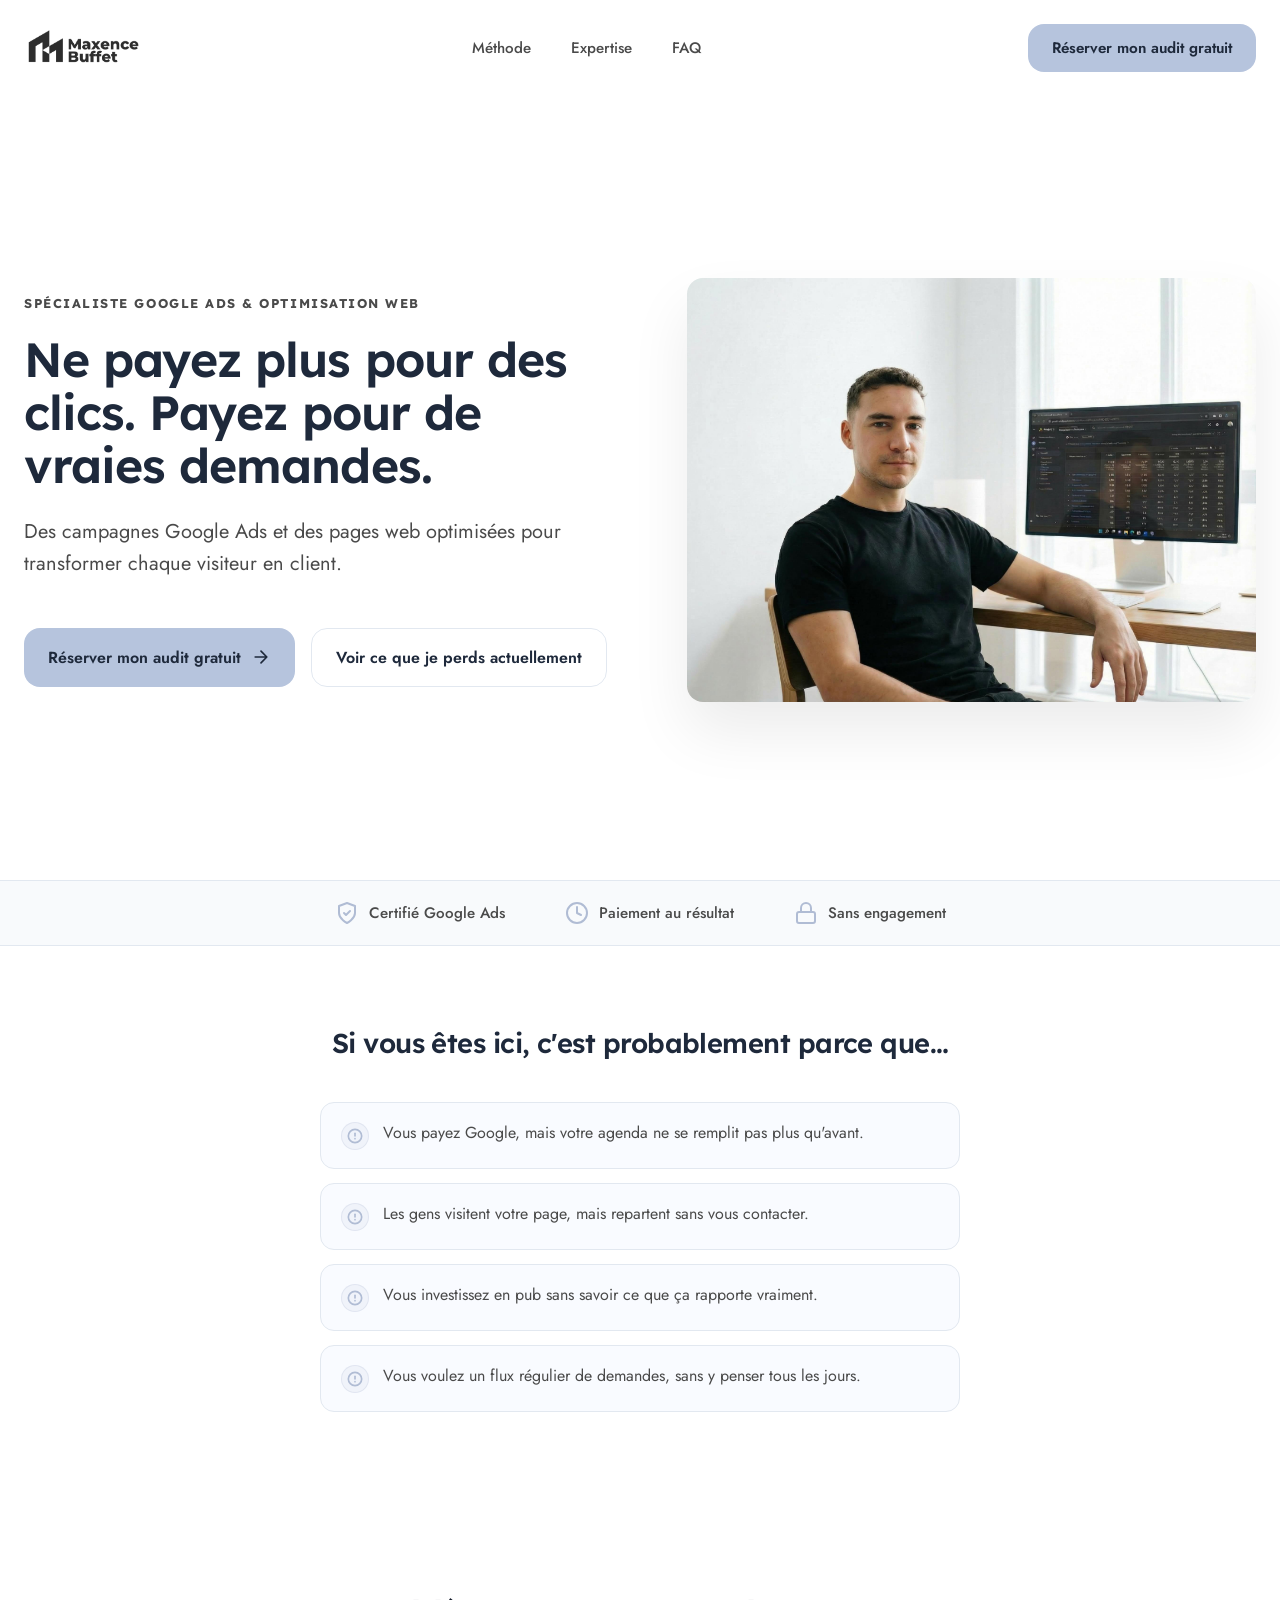
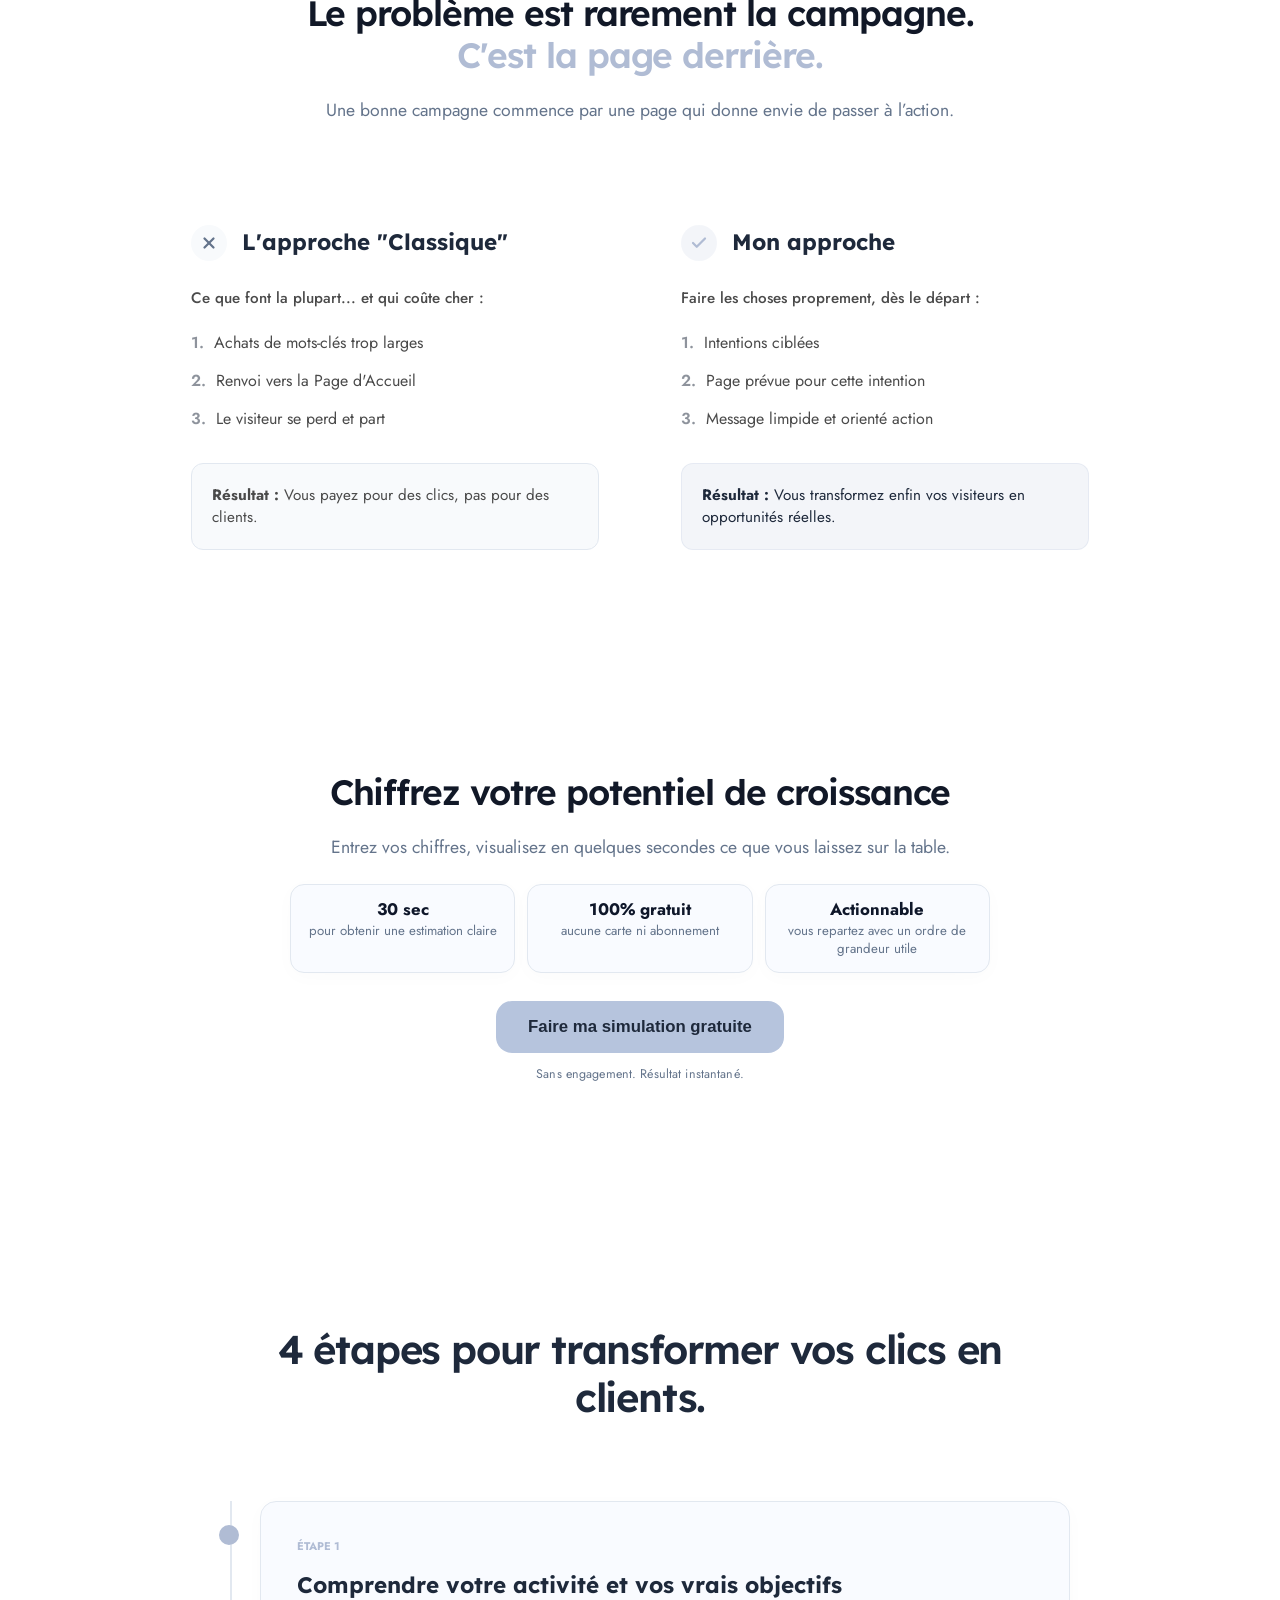
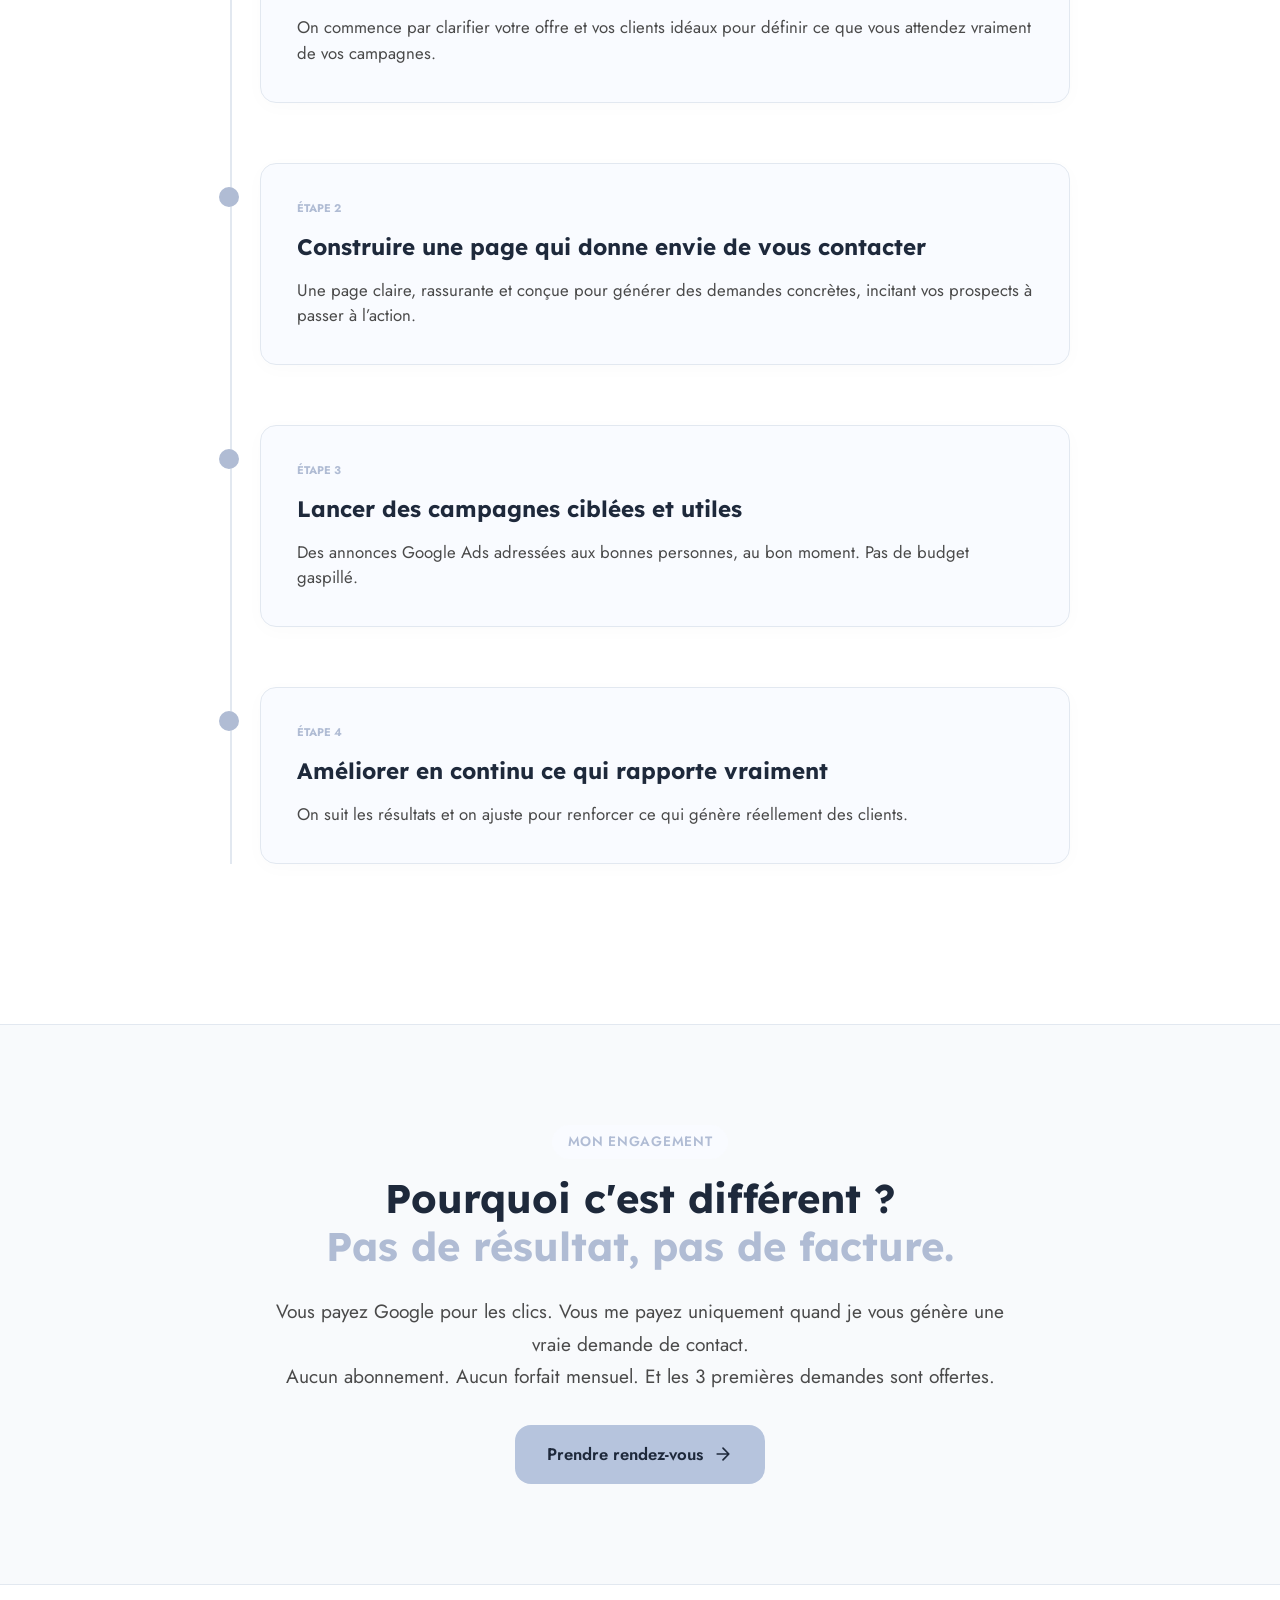
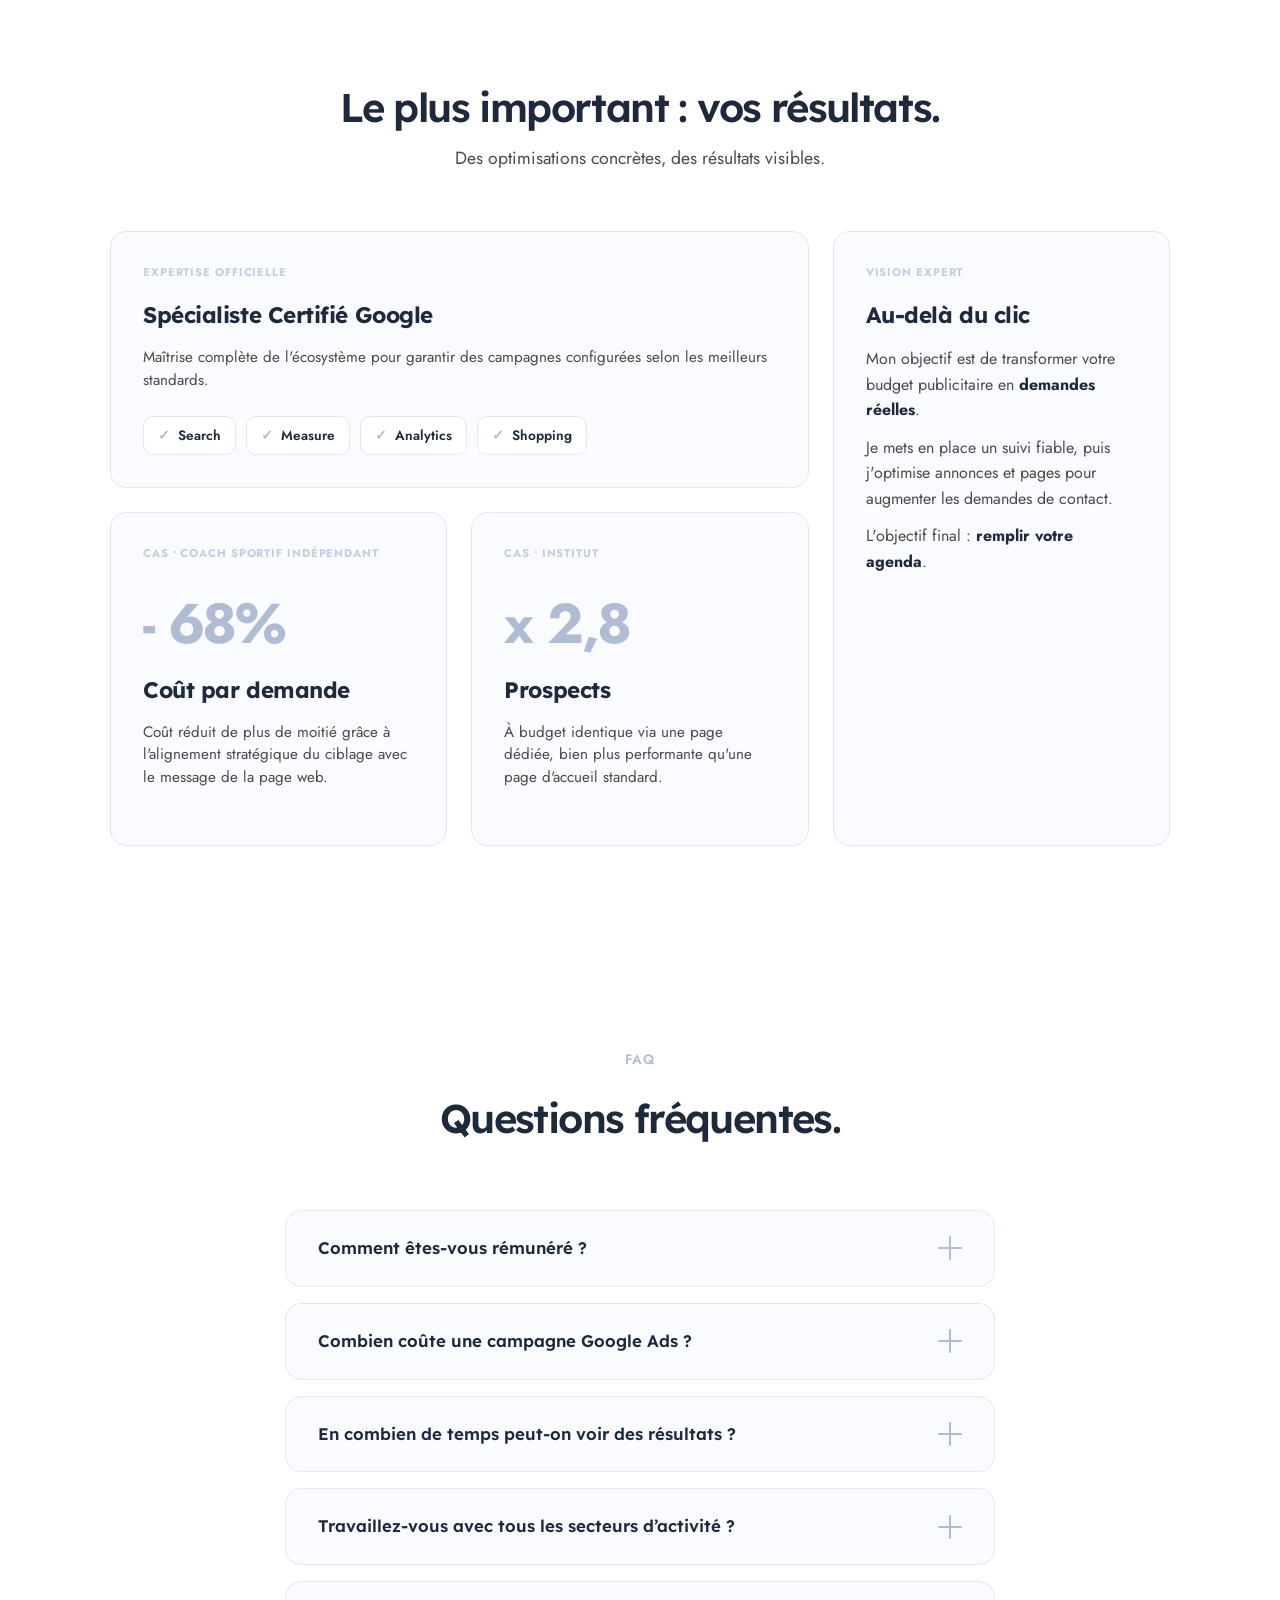
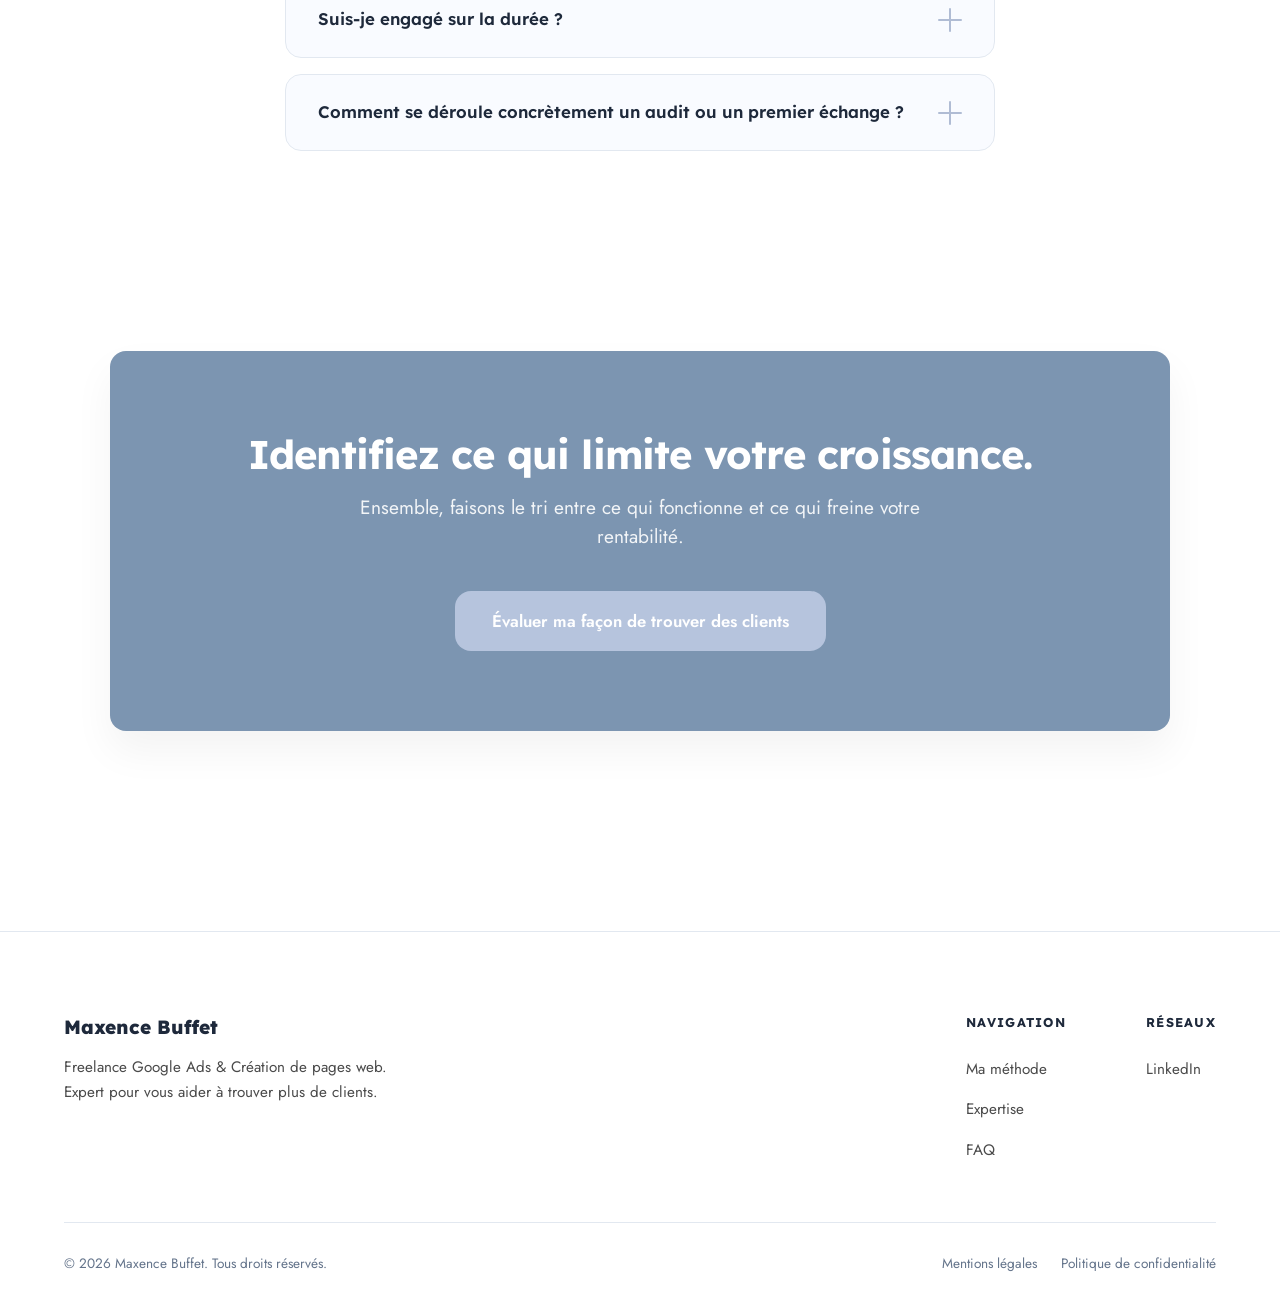
==== commit 38bddd2a: "Ajout section problème + réorganisation ordre sections + suppression bordure" ====
--- a/index.html
+++ b/index.html
@@ -960,6 +960,56 @@
         </div>
     </section>
 
+    <!-- Trust Banner -->
+    <div class="trust-banner">
+        <div class="trust-track">
+            <div class="trust-item">
+                <svg width="24" height="24" viewBox="0 0 24 24" fill="none" stroke="currentColor" stroke-width="2" stroke-linecap="round" stroke-linejoin="round">
+                    <path d="M12 22s8-4 8-10V5l-8-3-8 3v7c0 6 8 10 8 10z"></path>
+                    <path d="M9 12l2 2 4-4"></path>
+                </svg>
+                <span>Certifié Google Ads</span>
+            </div>
+            <div class="trust-item">
+                <svg width="24" height="24" viewBox="0 0 24 24" fill="none" stroke="currentColor" stroke-width="2" stroke-linecap="round" stroke-linejoin="round">
+                    <circle cx="12" cy="12" r="10"></circle>
+                    <polyline points="12 6 12 12 16 14"></polyline>
+                </svg>
+                <span>Paiement au résultat</span>
+            </div>
+            <div class="trust-item">
+                <svg width="24" height="24" viewBox="0 0 24 24" fill="none" stroke="currentColor" stroke-width="2" stroke-linecap="round" stroke-linejoin="round">
+                    <rect x="3" y="11" width="18" height="11" rx="2" ry="2"></rect>
+                    <path d="M7 11V7a5 5 0 0 1 10 0v4"></path>
+                </svg>
+                <span>Sans engagement</span>
+            </div>
+            
+            <!-- Copies pour le défilement infini sur mobile -->
+            <div class="trust-item duplicate-item" aria-hidden="true">
+                <svg width="24" height="24" viewBox="0 0 24 24" fill="none" stroke="currentColor" stroke-width="2" stroke-linecap="round" stroke-linejoin="round">
+                    <path d="M12 22s8-4 8-10V5l-8-3-8 3v7c0 6 8 10 8 10z"></path>
+                    <path d="M9 12l2 2 4-4"></path>
+                </svg>
+                <span>Certifié Google Ads</span>
+            </div>
+            <div class="trust-item duplicate-item" aria-hidden="true">
+                <svg width="24" height="24" viewBox="0 0 24 24" fill="none" stroke="currentColor" stroke-width="2" stroke-linecap="round" stroke-linejoin="round">
+                    <circle cx="12" cy="12" r="10"></circle>
+                    <polyline points="12 6 12 12 16 14"></polyline>
+                </svg>
+                <span>Paiement au résultat</span>
+            </div>
+            <div class="trust-item duplicate-item" aria-hidden="true">
+                <svg width="24" height="24" viewBox="0 0 24 24" fill="none" stroke="currentColor" stroke-width="2" stroke-linecap="round" stroke-linejoin="round">
+                    <rect x="3" y="11" width="18" height="11" rx="2" ry="2"></rect>
+                    <path d="M7 11V7a5 5 0 0 1 10 0v4"></path>
+                </svg>
+                <span>Sans engagement</span>
+            </div>
+        </div>
+    </div>
+
     <!-- Section Problème -->
     <section class="problem-section">
         <div class="problem-container">
@@ -992,106 +1042,6 @@
             </ul>
         </div>
     </section>
-
-    <!-- Trust Banner -->
-    <div class="trust-banner">
-        <div class="trust-track">
-            <div class="trust-item">
-                <svg width="24" height="24" viewBox="0 0 24 24" fill="none" stroke="currentColor" stroke-width="2" stroke-linecap="round" stroke-linejoin="round">
-                    <path d="M12 22s8-4 8-10V5l-8-3-8 3v7c0 6 8 10 8 10z"></path>
-                    <path d="M9 12l2 2 4-4"></path>
-                </svg>
-                <span>Certifié Google Ads</span>
-            </div>
-            <div class="trust-item">
-                <svg width="24" height="24" viewBox="0 0 24 24" fill="none" stroke="currentColor" stroke-width="2" stroke-linecap="round" stroke-linejoin="round">
-                    <circle cx="12" cy="12" r="10"></circle>
-                    <polyline points="12 6 12 12 16 14"></polyline>
-                </svg>
-                <span>Paiement au résultat</span>
-            </div>
-            <div class="trust-item">
-                <svg width="24" height="24" viewBox="0 0 24 24" fill="none" stroke="currentColor" stroke-width="2" stroke-linecap="round" stroke-linejoin="round">
-                    <rect x="3" y="11" width="18" height="11" rx="2" ry="2"></rect>
-                    <path d="M7 11V7a5 5 0 0 1 10 0v4"></path>
-                </svg>
-                <span>Sans engagement</span>
-            </div>
-            
-            <!-- Copies pour le défilement infini sur mobile -->
-            <div class="trust-item duplicate-item" aria-hidden="true">
-                <svg width="24" height="24" viewBox="0 0 24 24" fill="none" stroke="currentColor" stroke-width="2" stroke-linecap="round" stroke-linejoin="round">
-                    <path d="M12 22s8-4 8-10V5l-8-3-8 3v7c0 6 8 10 8 10z"></path>
-                    <path d="M9 12l2 2 4-4"></path>
-                </svg>
-                <span>Certifié Google Ads</span>
-            </div>
-            <div class="trust-item duplicate-item" aria-hidden="true">
-                <svg width="24" height="24" viewBox="0 0 24 24" fill="none" stroke="currentColor" stroke-width="2" stroke-linecap="round" stroke-linejoin="round">
-                    <circle cx="12" cy="12" r="10"></circle>
-                    <polyline points="12 6 12 12 16 14"></polyline>
-                </svg>
-                <span>Paiement au résultat</span>
-            </div>
-            <div class="trust-item duplicate-item" aria-hidden="true">
-                <svg width="24" height="24" viewBox="0 0 24 24" fill="none" stroke="currentColor" stroke-width="2" stroke-linecap="round" stroke-linejoin="round">
-                    <rect x="3" y="11" width="18" height="11" rx="2" ry="2"></rect>
-                    <path d="M7 11V7a5 5 0 0 1 10 0v4"></path>
-                </svg>
-                <span>Sans engagement</span>
-            </div>
-        </div>
-    </div>
-
-    <!-- Section Problème -->
-    <div class="trust-banner">
-        <div class="trust-track">
-            <div class="trust-item">
-                <svg width="24" height="24" viewBox="0 0 24 24" fill="none" stroke="currentColor" stroke-width="2" stroke-linecap="round" stroke-linejoin="round">
-                    <path d="M12 22s8-4 8-10V5l-8-3-8 3v7c0 6 8 10 8 10z"></path>
-                    <path d="M9 12l2 2 4-4"></path>
-                </svg>
-                <span>Certifié Google Ads</span>
-            </div>
-            <div class="trust-item">
-                <svg width="24" height="24" viewBox="0 0 24 24" fill="none" stroke="currentColor" stroke-width="2" stroke-linecap="round" stroke-linejoin="round">
-                    <circle cx="12" cy="12" r="10"></circle>
-                    <polyline points="12 6 12 12 16 14"></polyline>
-                </svg>
-                <span>Paiement au résultat</span>
-            </div>
-            <div class="trust-item">
-                <svg width="24" height="24" viewBox="0 0 24 24" fill="none" stroke="currentColor" stroke-width="2" stroke-linecap="round" stroke-linejoin="round">
-                    <rect x="3" y="11" width="18" height="11" rx="2" ry="2"></rect>
-                    <path d="M7 11V7a5 5 0 0 1 10 0v4"></path>
-                </svg>
-                <span>Sans engagement</span>
-            </div>
-            
-            <!-- Copies pour le défilement infini sur mobile -->
-            <div class="trust-item duplicate-item" aria-hidden="true">
-                <svg width="24" height="24" viewBox="0 0 24 24" fill="none" stroke="currentColor" stroke-width="2" stroke-linecap="round" stroke-linejoin="round">
-                    <path d="M12 22s8-4 8-10V5l-8-3-8 3v7c0 6 8 10 8 10z"></path>
-                    <path d="M9 12l2 2 4-4"></path>
-                </svg>
-                <span>Certifié Google Ads</span>
-            </div>
-            <div class="trust-item duplicate-item" aria-hidden="true">
-                <svg width="24" height="24" viewBox="0 0 24 24" fill="none" stroke="currentColor" stroke-width="2" stroke-linecap="round" stroke-linejoin="round">
-                    <circle cx="12" cy="12" r="10"></circle>
-                    <polyline points="12 6 12 12 16 14"></polyline>
-                </svg>
-                <span>Paiement au résultat</span>
-            </div>
-            <div class="trust-item duplicate-item" aria-hidden="true">
-                <svg width="24" height="24" viewBox="0 0 24 24" fill="none" stroke="currentColor" stroke-width="2" stroke-linecap="round" stroke-linejoin="round">
-                    <rect x="3" y="11" width="18" height="11" rx="2" ry="2"></rect>
-                    <path d="M7 11V7a5 5 0 0 1 10 0v4"></path>
-                </svg>
-                <span>Sans engagement</span>
-            </div>
-        </div>
-    </div>
 
     <section class="comparison-section">
         <div class="section-header animate-on-scroll">
--- a/style.css
+++ b/style.css
@@ -886,7 +886,6 @@
 .problem-section {
     background-color: var(--bg-page);
     padding: clamp(48px, 8vw, 80px) 24px;
-    border-bottom: 1px solid var(--border-color);
 }
 
 .problem-container {
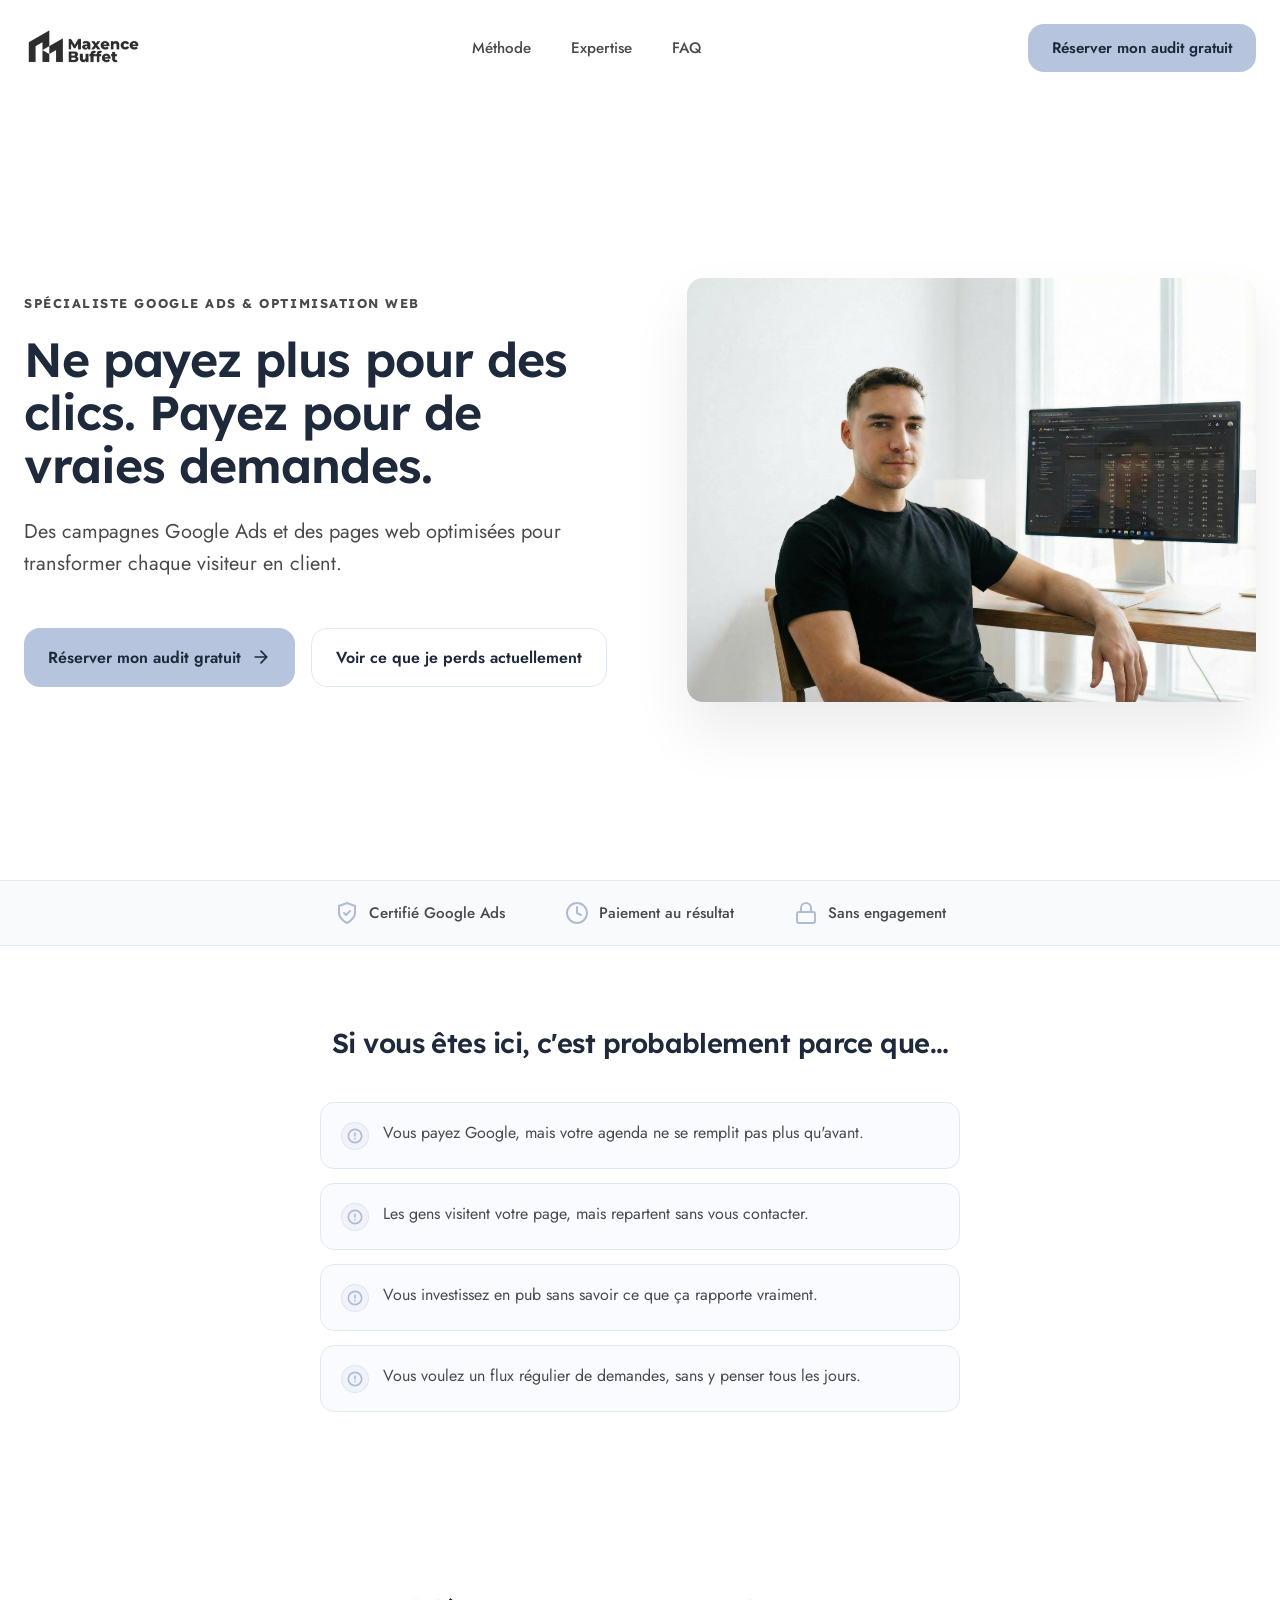
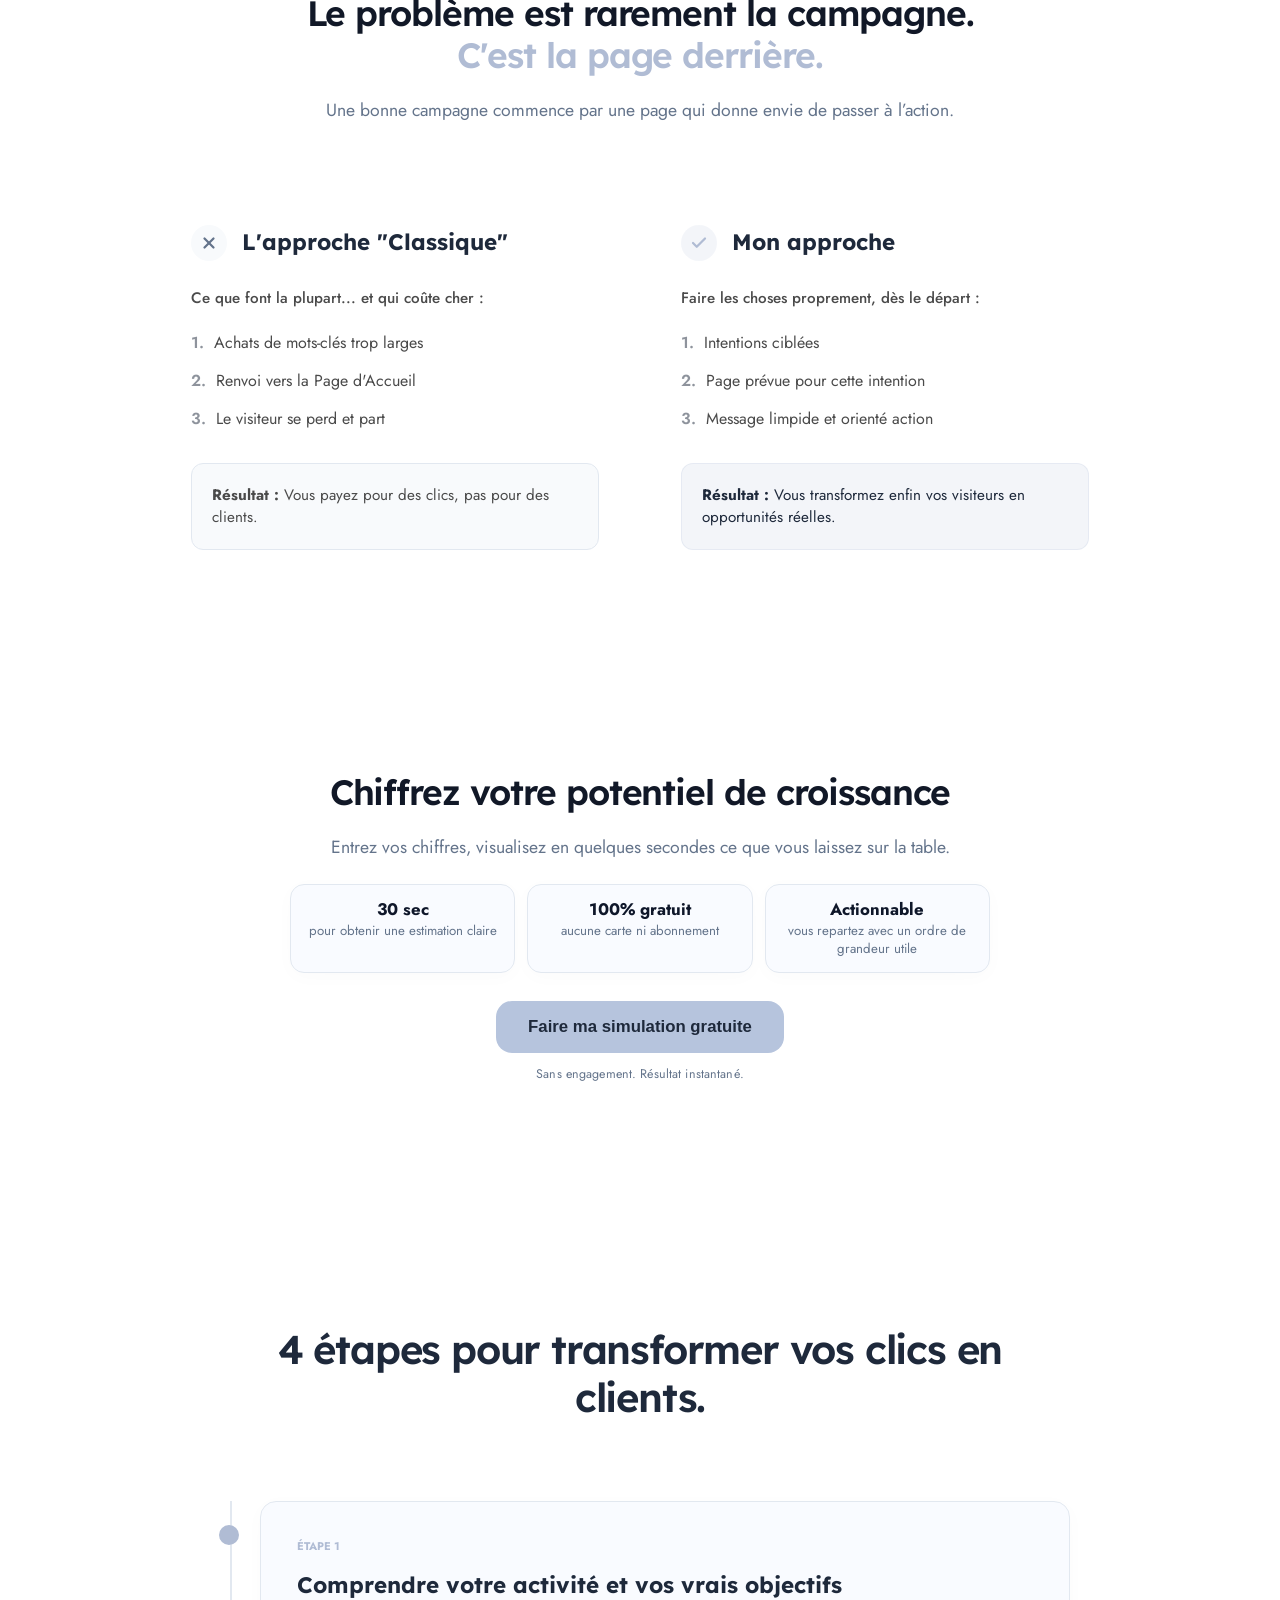
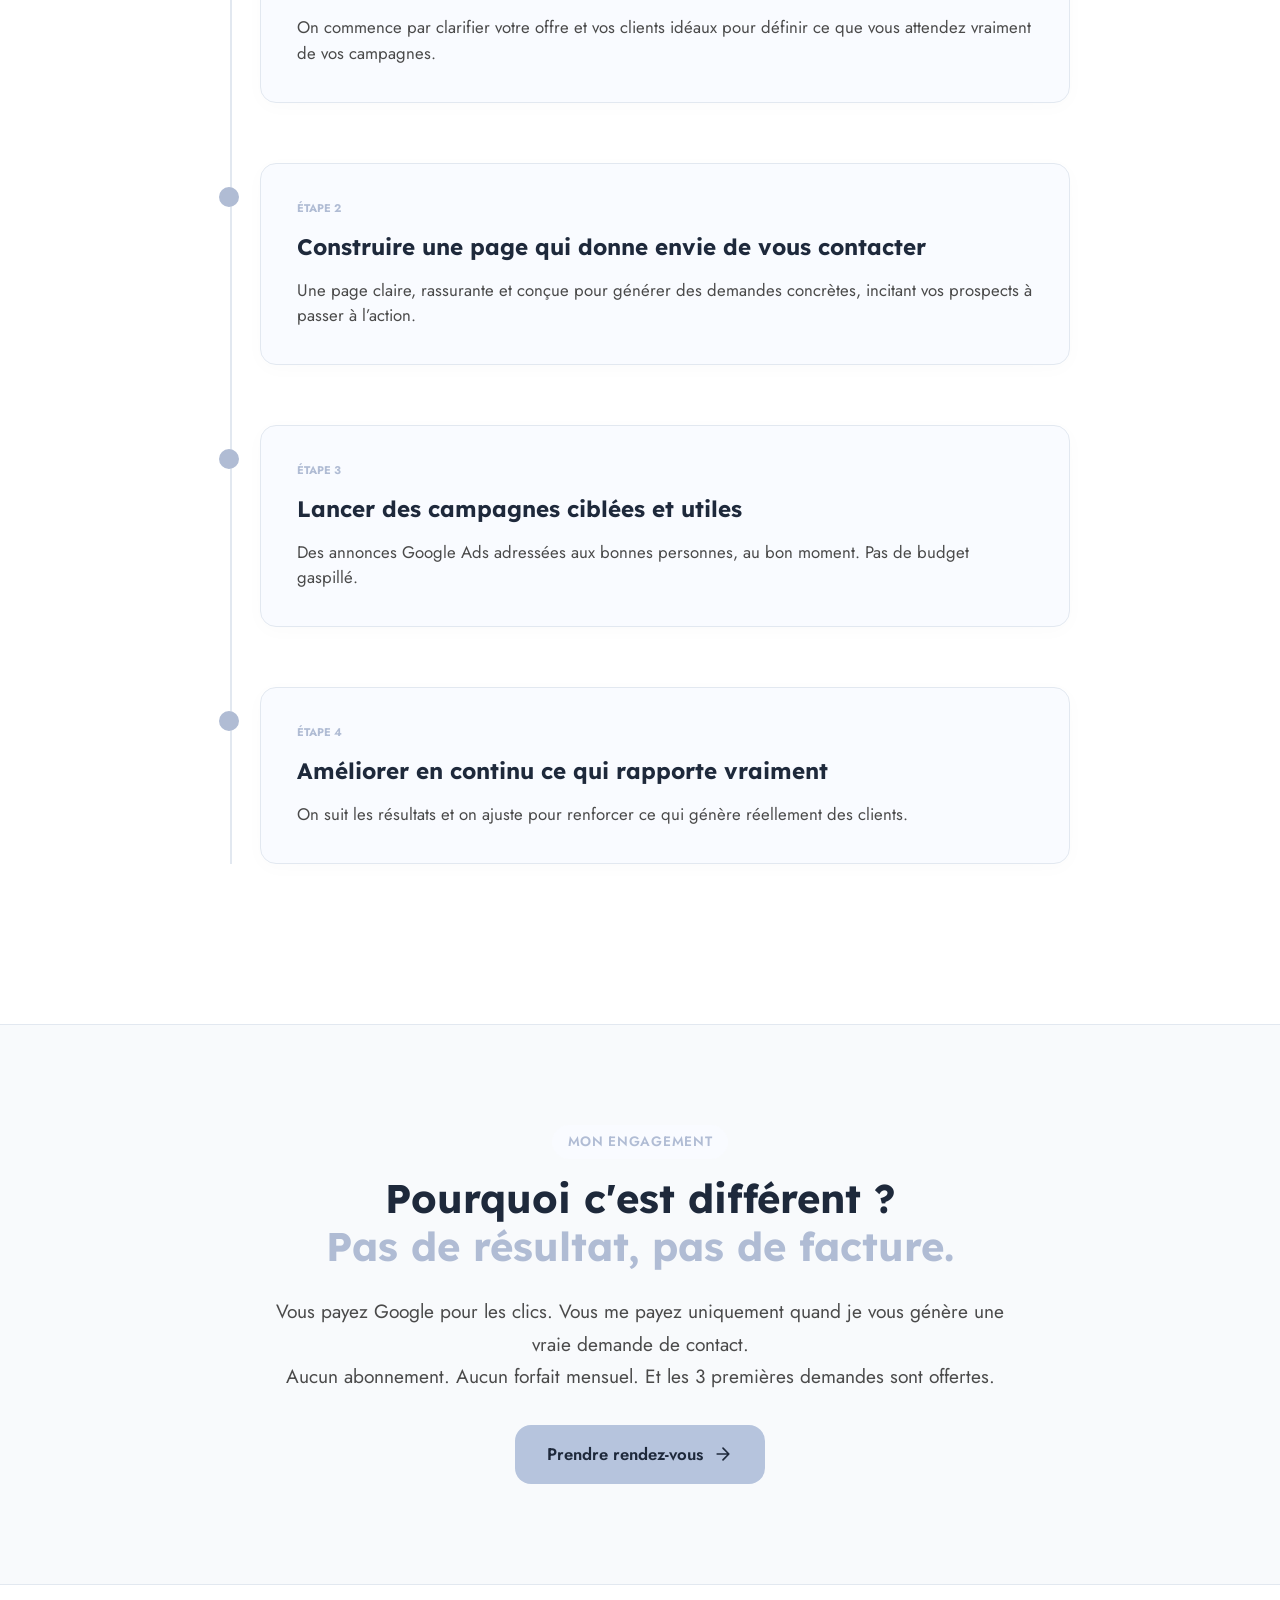
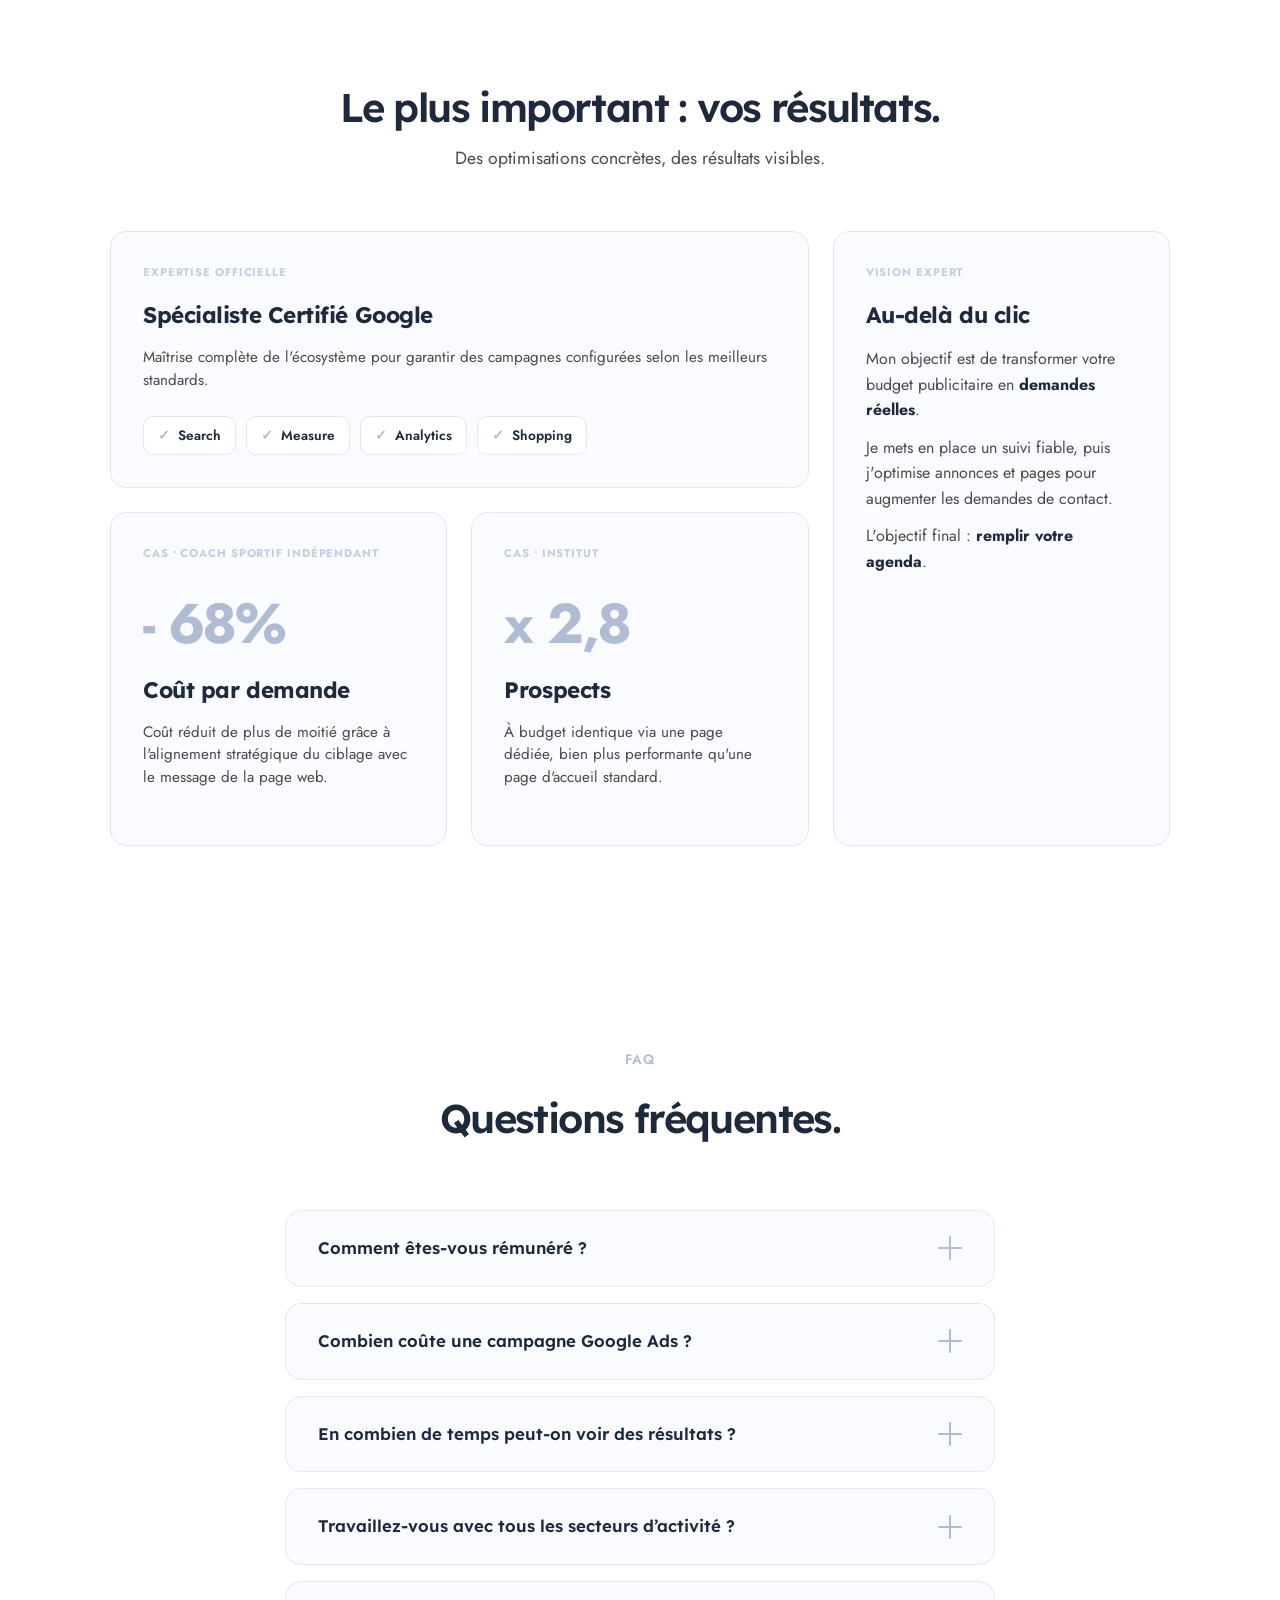
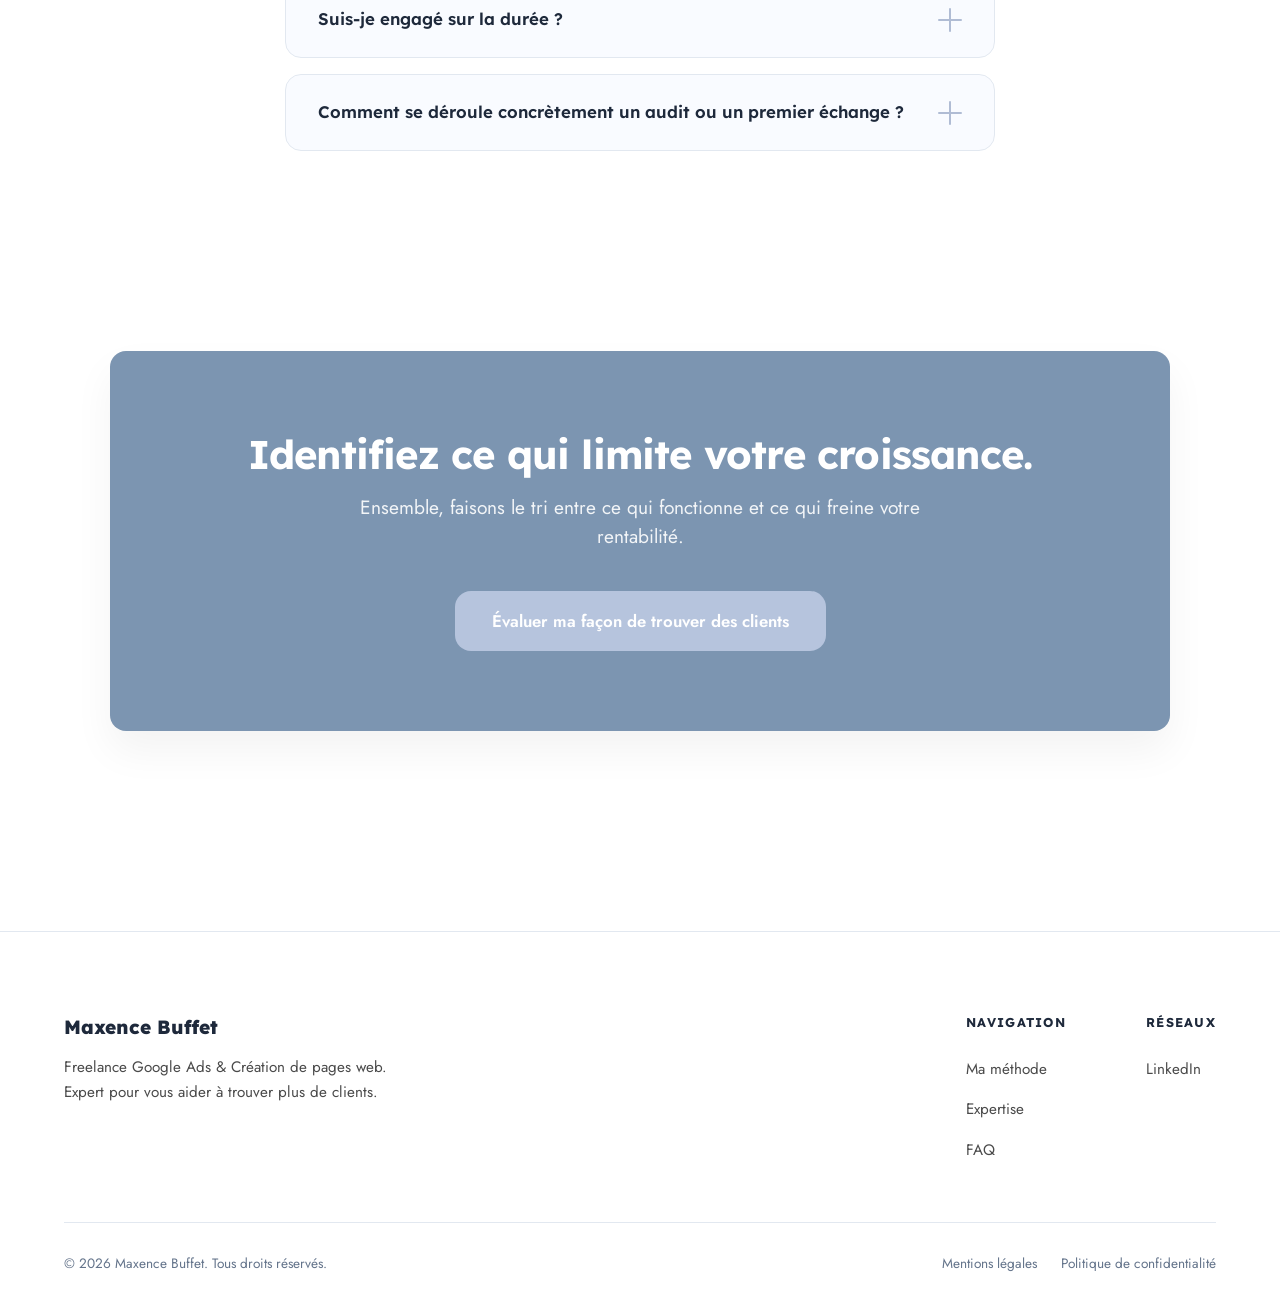
==== commit 5944a40d: "Ajout effet d'apparition sur sections problème, simulation et engagement" ====
--- a/index.html
+++ b/index.html
@@ -1011,7 +1011,7 @@
     </div>
 
     <!-- Section Problème -->
-    <section class="problem-section">
+    <section class="problem-section animate-on-scroll">
         <div class="problem-container">
             <h2 class="problem-title">Si vous êtes ici, c'est probablement parce que…</h2>
             <ul class="problem-list">
@@ -1099,7 +1099,7 @@
         </div>
     </section>
 
-    <section id="section-simulation">
+    <section id="section-simulation" class="animate-on-scroll">
         <div class="sim-container">
             <div class="section-header">
                 <h2>Chiffrez votre potentiel de croissance</h2>
@@ -1340,7 +1340,7 @@
     </section>
 
     <!-- Engagement Section -->
-    <section class="engagement-section" style="padding: clamp(60px, 8vw, 100px) 20px; background-color: var(--neutral-bg); text-align: center; border-top: 1px solid var(--border-color); border-bottom: 1px solid var(--border-color);">
+    <section class="engagement-section animate-on-scroll" style="padding: clamp(60px, 8vw, 100px) 20px; background-color: var(--neutral-bg); text-align: center; border-top: 1px solid var(--border-color); border-bottom: 1px solid var(--border-color);">
         <div class="container" style="max-width: 800px; margin: 0 auto;">
             <span class="tag" style="display: inline-block; color: var(--primary-blue); font-weight: 600; font-size: 0.85rem; text-transform: uppercase; letter-spacing: 0.05em; margin-bottom: 15px;">Mon engagement</span>
             <h2 style="font-size: clamp(1.8rem, 4.5vw, 2.5rem); color: var(--text-main); font-weight: 700; margin-bottom: 25px; line-height: 1.2;">
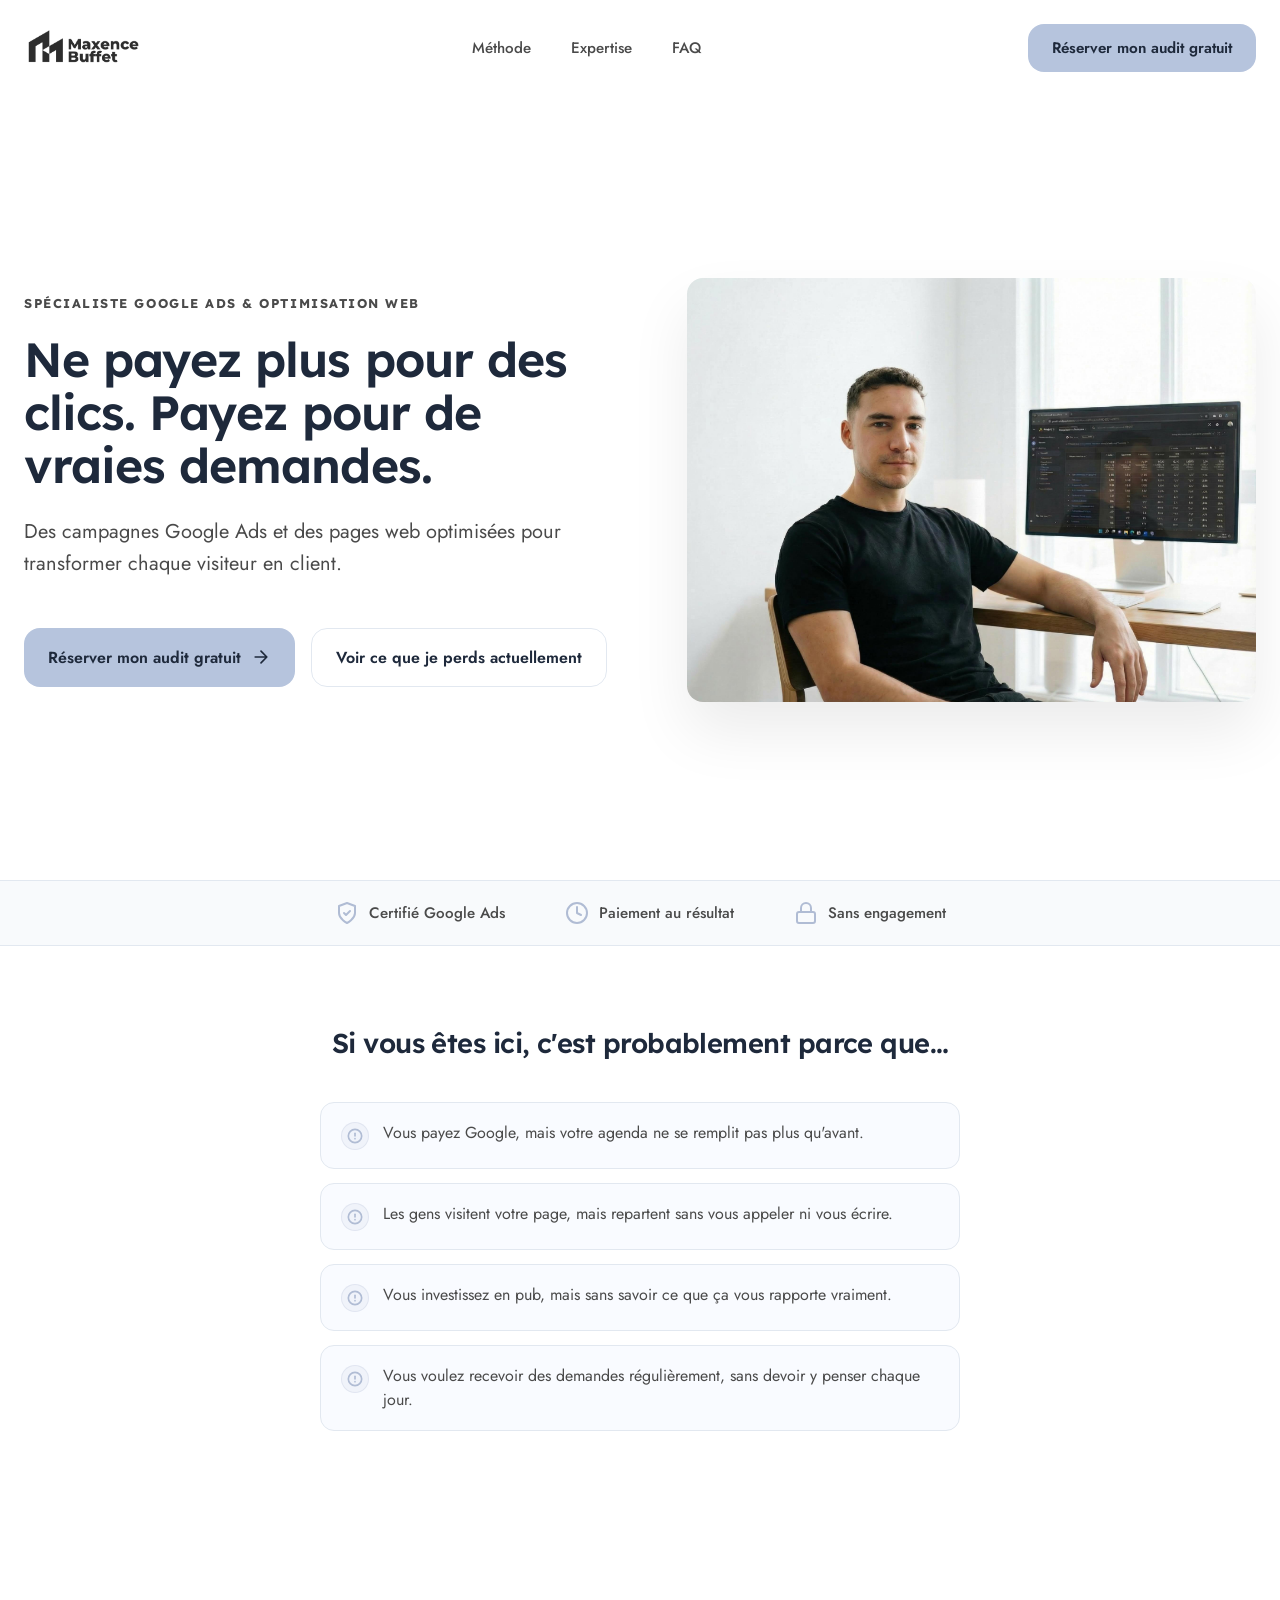
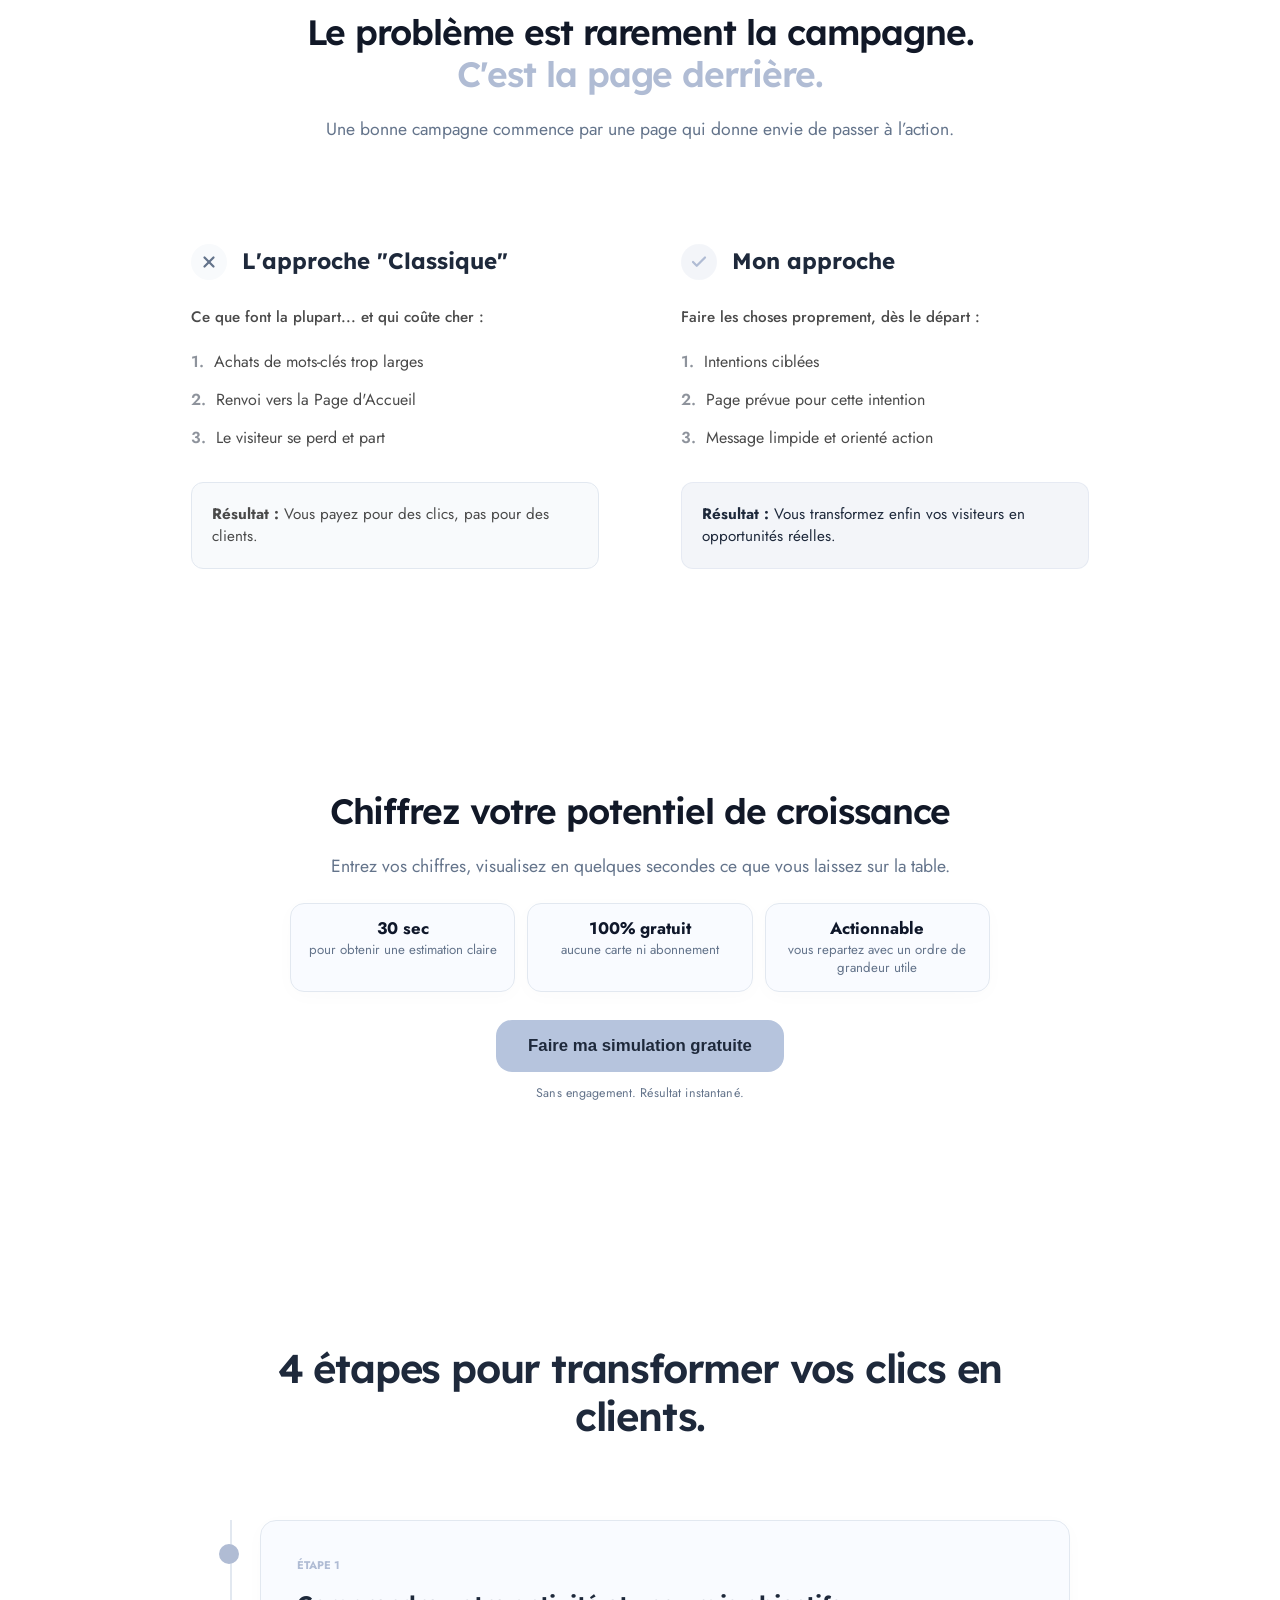
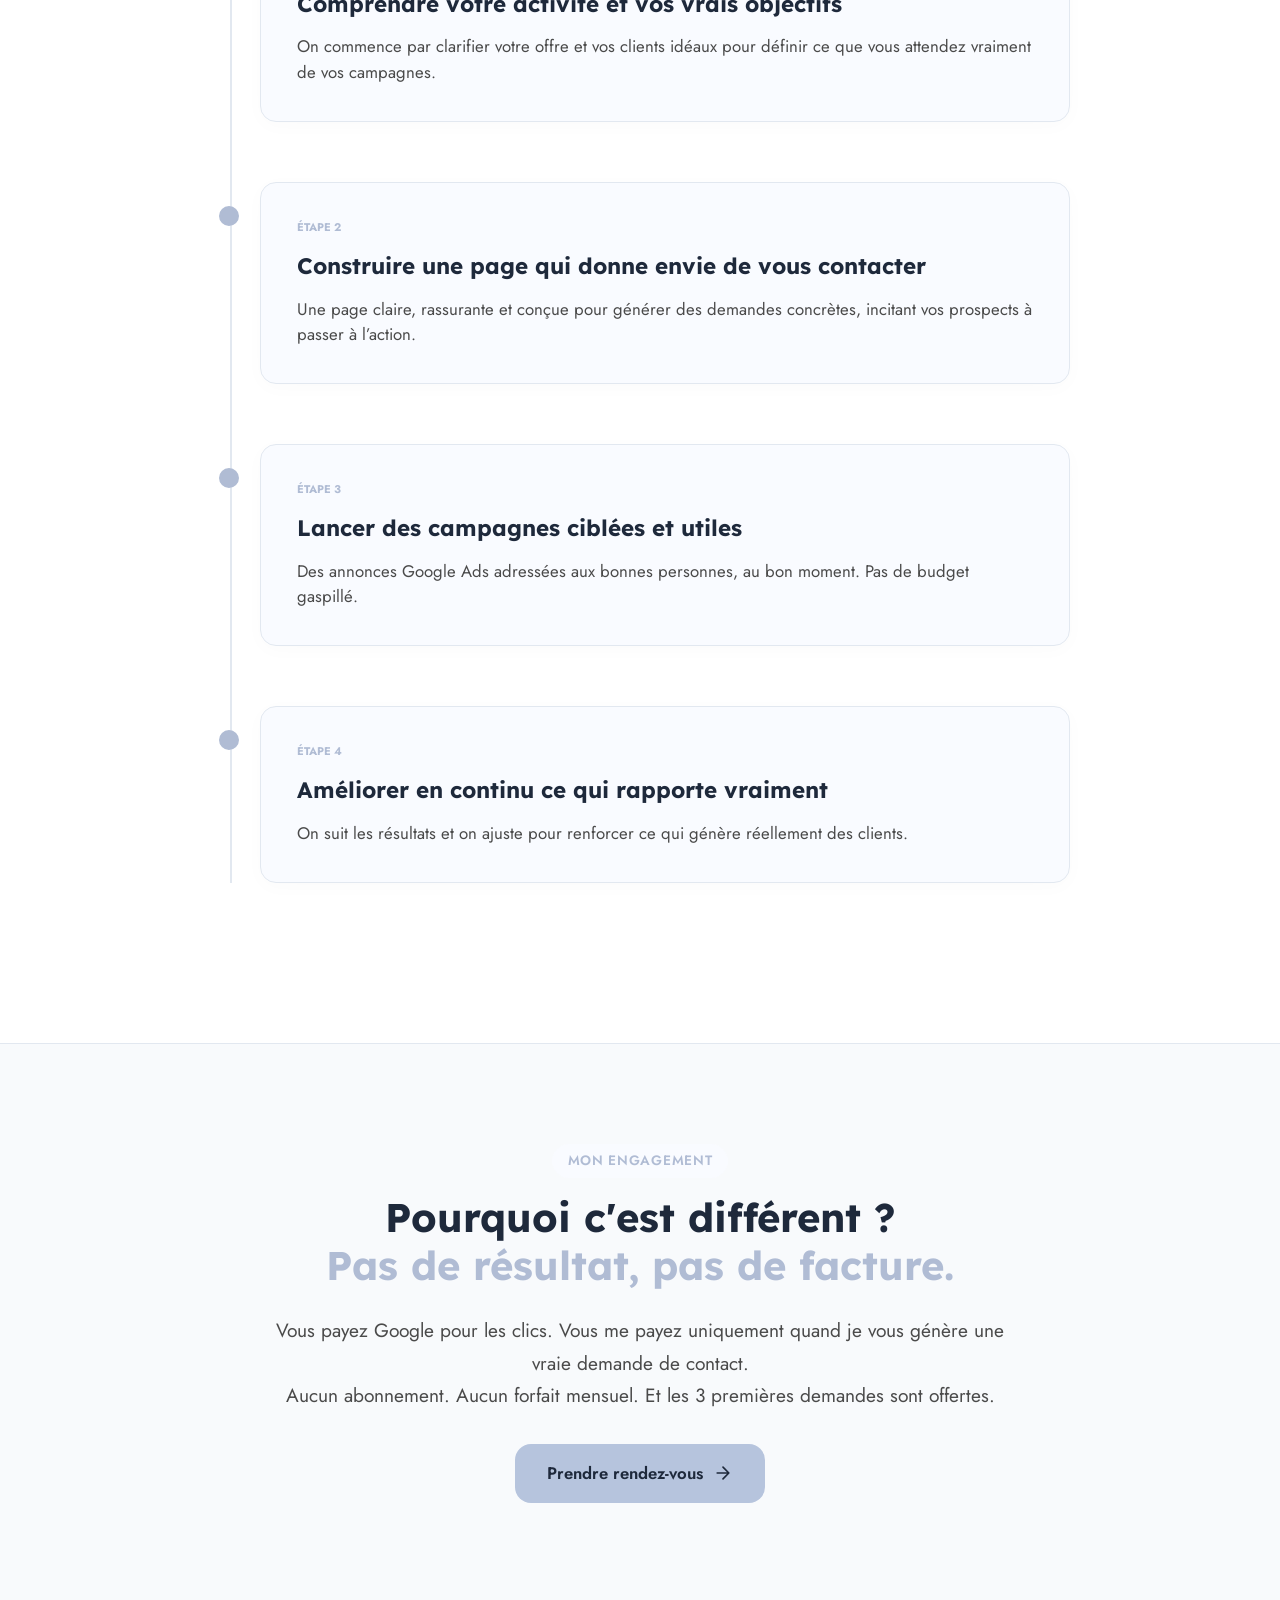
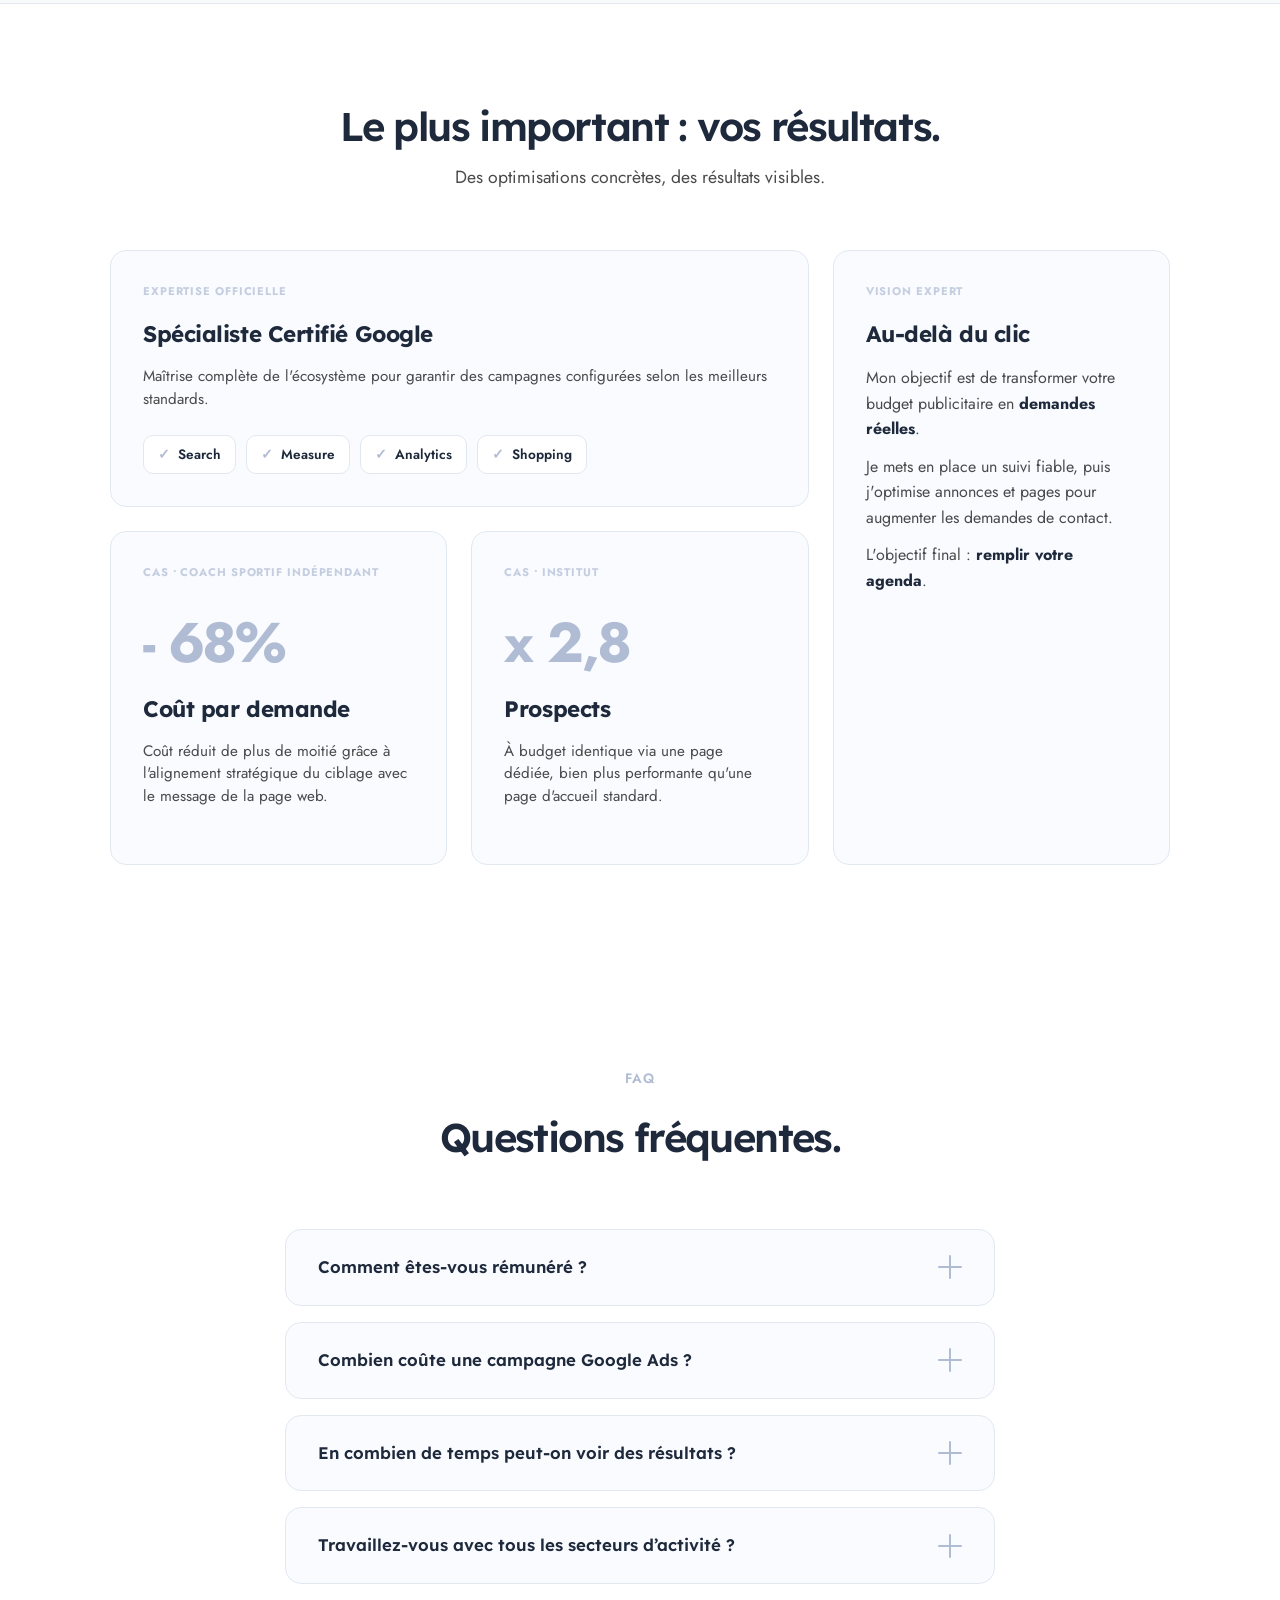
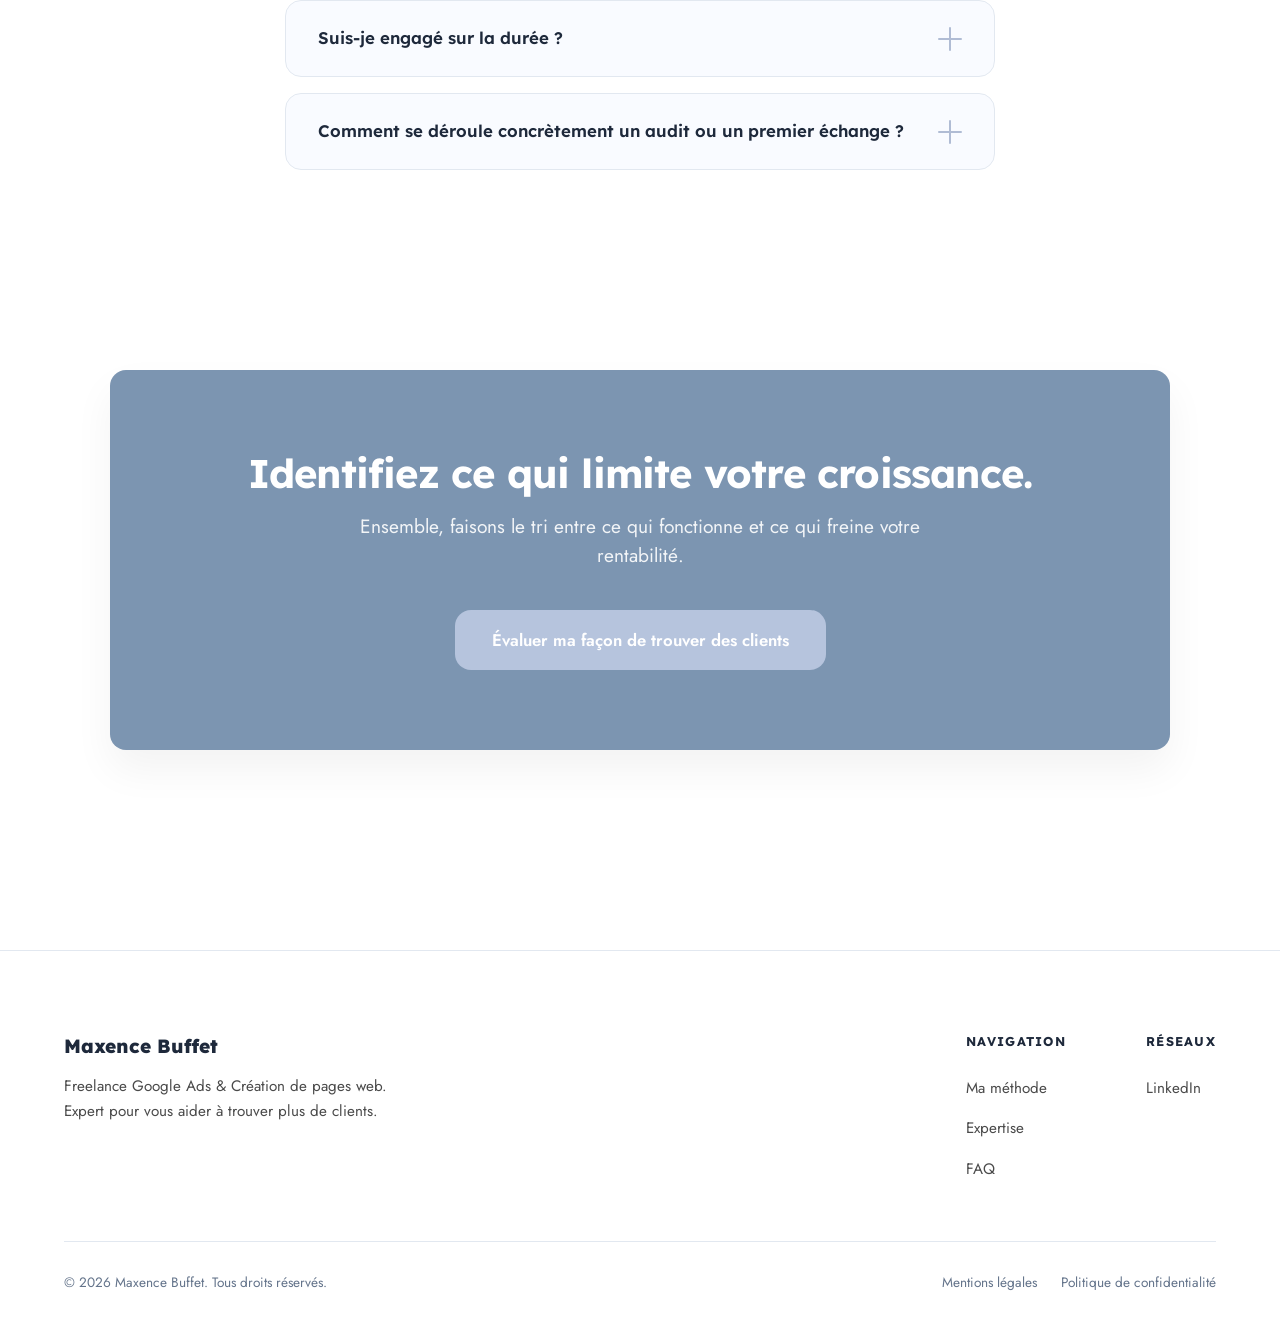
==== commit 592faa51: "Modification des bullet points 2, 3 et 4 de la section Problème" ====
--- a/index.html
+++ b/index.html
@@ -1025,19 +1025,19 @@
                     <span class="problem-icon">
                         <svg width="16" height="16" viewBox="0 0 24 24" fill="none" stroke="currentColor" stroke-width="2.5" stroke-linecap="round" stroke-linejoin="round"><path d="M12 2C6.48 2 2 6.48 2 12s4.48 10 10 10 10-4.48 10-10S17.52 2 12 2z"/><line x1="12" y1="8" x2="12" y2="12"/><line x1="12" y1="16" x2="12.01" y2="16"/></svg>
                     </span>
-                    <span>Les gens visitent votre page, mais repartent sans vous contacter.</span>
+                    <span>Les gens visitent votre page, mais repartent sans vous appeler ni vous écrire.</span>
                 </li>
                 <li class="problem-item">
                     <span class="problem-icon">
                         <svg width="16" height="16" viewBox="0 0 24 24" fill="none" stroke="currentColor" stroke-width="2.5" stroke-linecap="round" stroke-linejoin="round"><path d="M12 2C6.48 2 2 6.48 2 12s4.48 10 10 10 10-4.48 10-10S17.52 2 12 2z"/><line x1="12" y1="8" x2="12" y2="12"/><line x1="12" y1="16" x2="12.01" y2="16"/></svg>
                     </span>
-                    <span>Vous investissez en pub sans savoir ce que ça rapporte vraiment.</span>
+                    <span>Vous investissez en pub, mais sans savoir ce que ça vous rapporte vraiment.</span>
                 </li>
                 <li class="problem-item">
                     <span class="problem-icon">
                         <svg width="16" height="16" viewBox="0 0 24 24" fill="none" stroke="currentColor" stroke-width="2.5" stroke-linecap="round" stroke-linejoin="round"><path d="M12 2C6.48 2 2 6.48 2 12s4.48 10 10 10 10-4.48 10-10S17.52 2 12 2z"/><line x1="12" y1="8" x2="12" y2="12"/><line x1="12" y1="16" x2="12.01" y2="16"/></svg>
                     </span>
-                    <span>Vous voulez un flux régulier de demandes, sans y penser tous les jours.</span>
+                    <span>Vous voulez recevoir des demandes régulièrement, sans devoir y penser chaque jour.</span>
                 </li>
             </ul>
         </div>
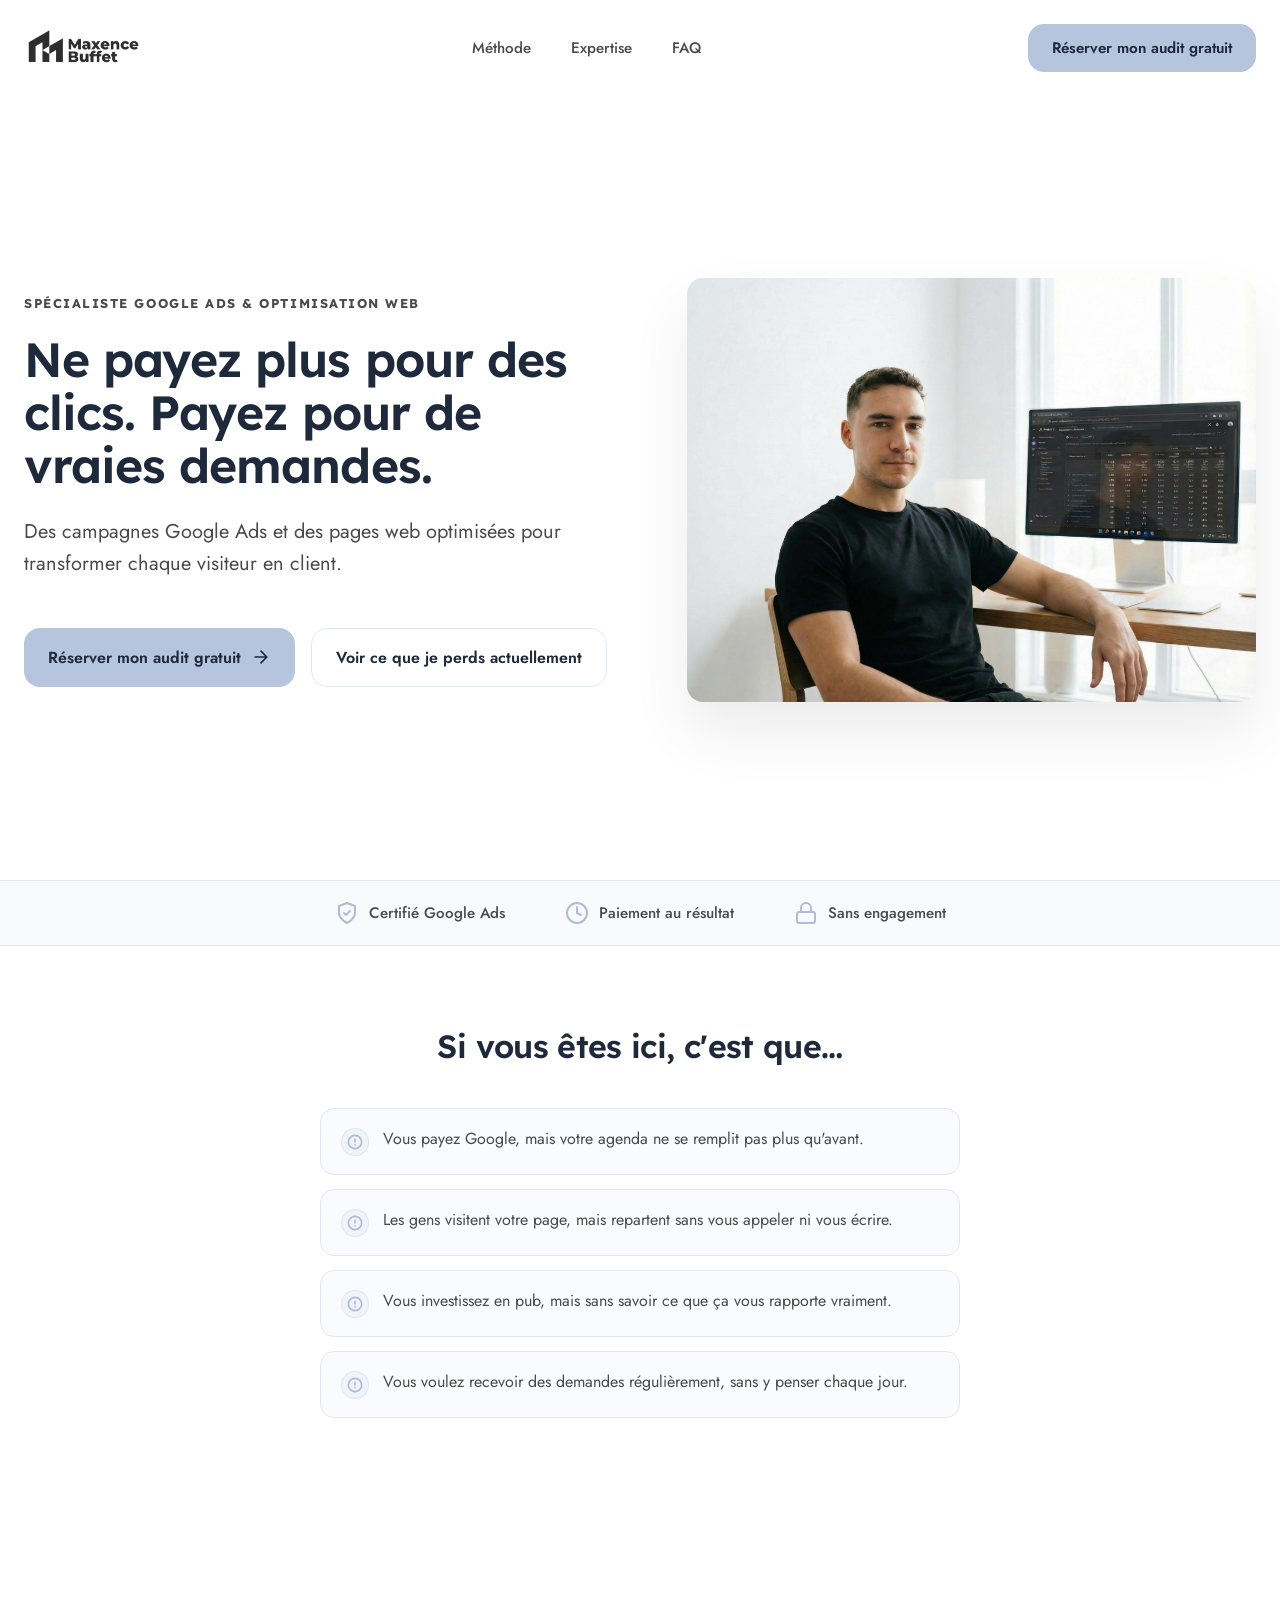
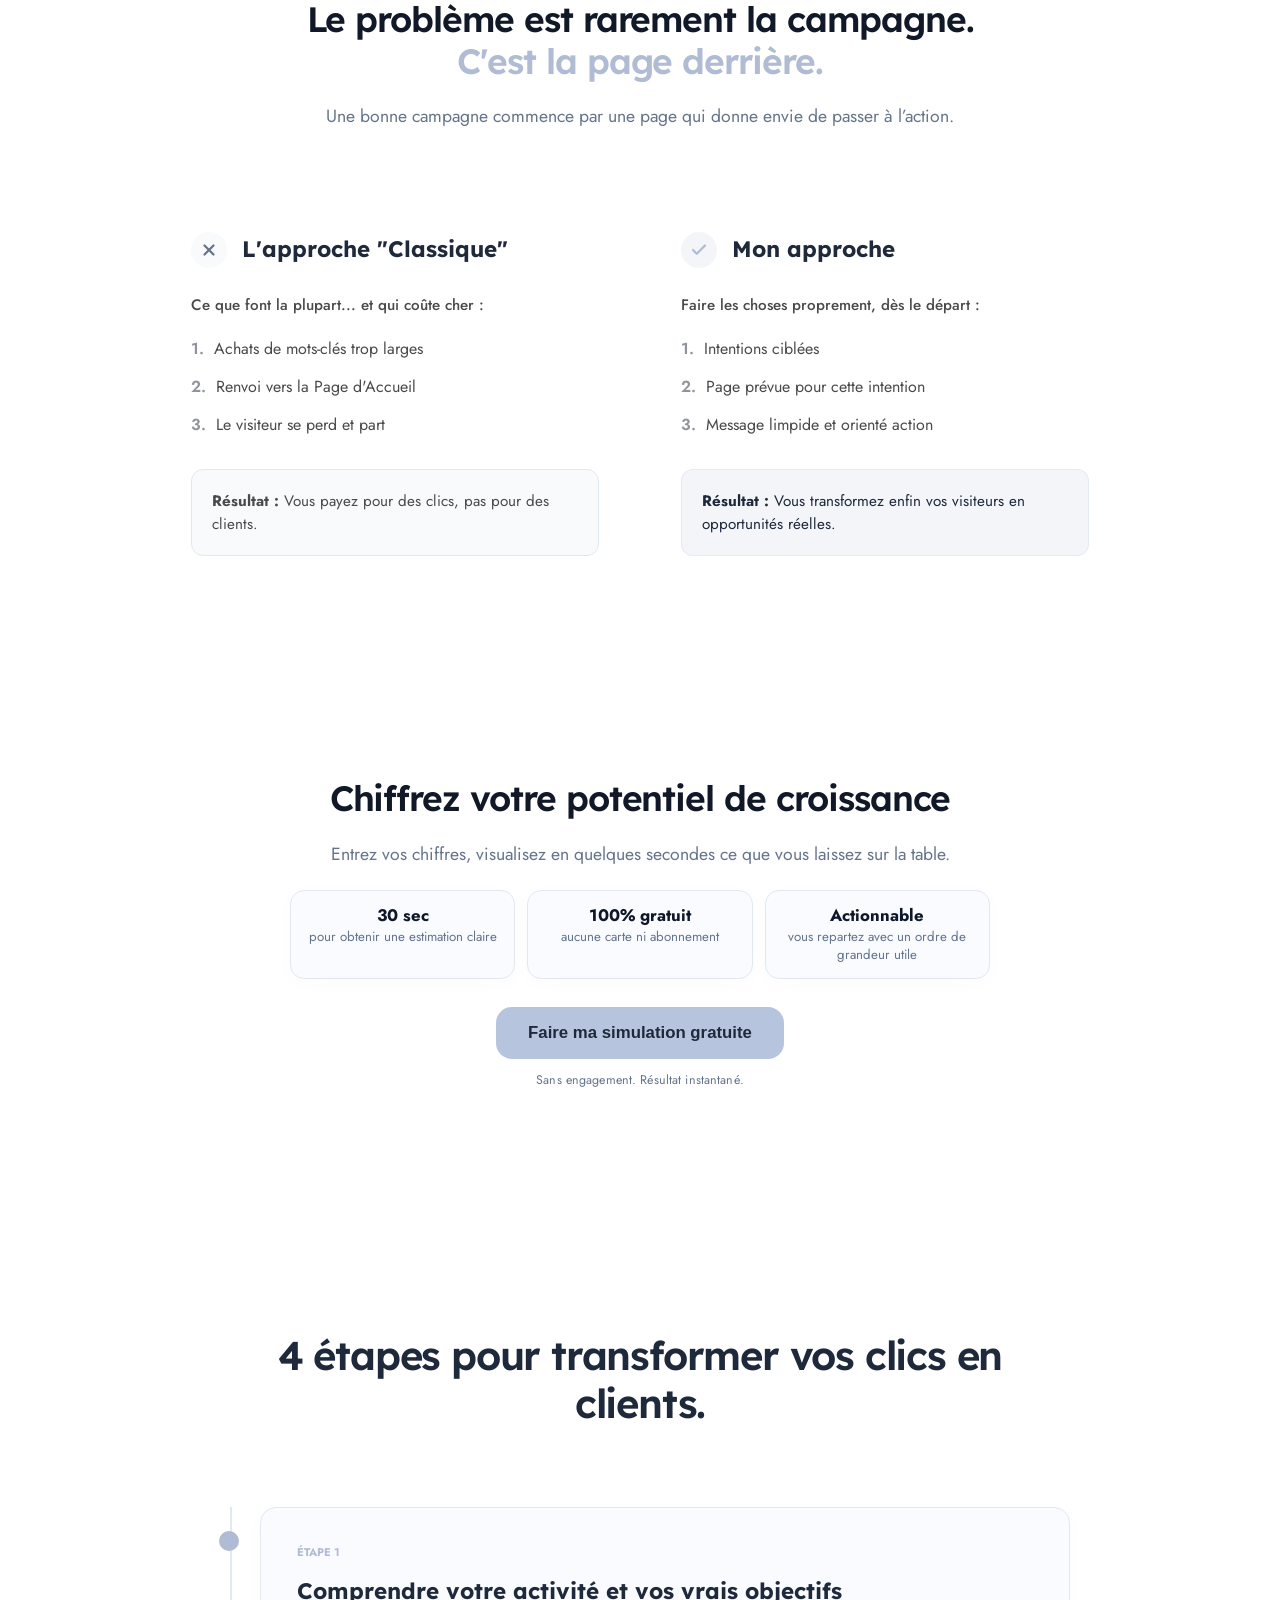
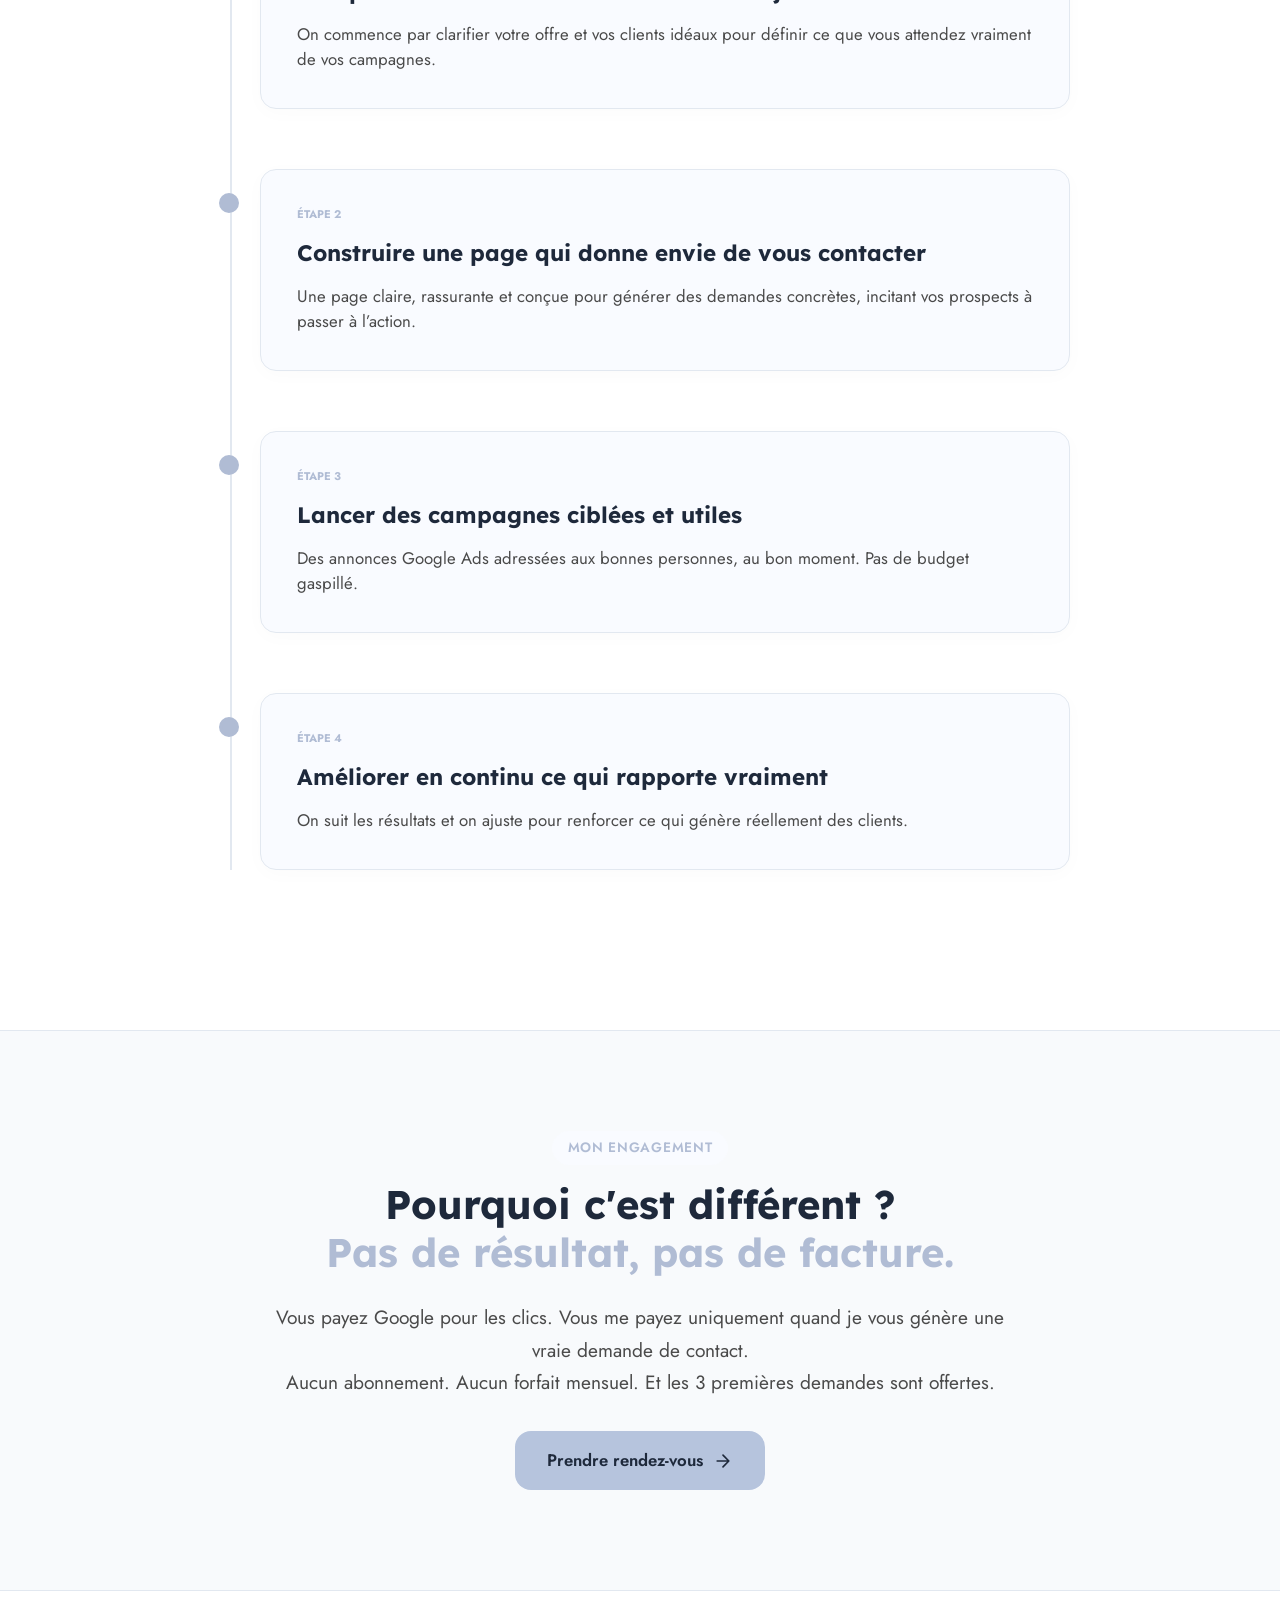
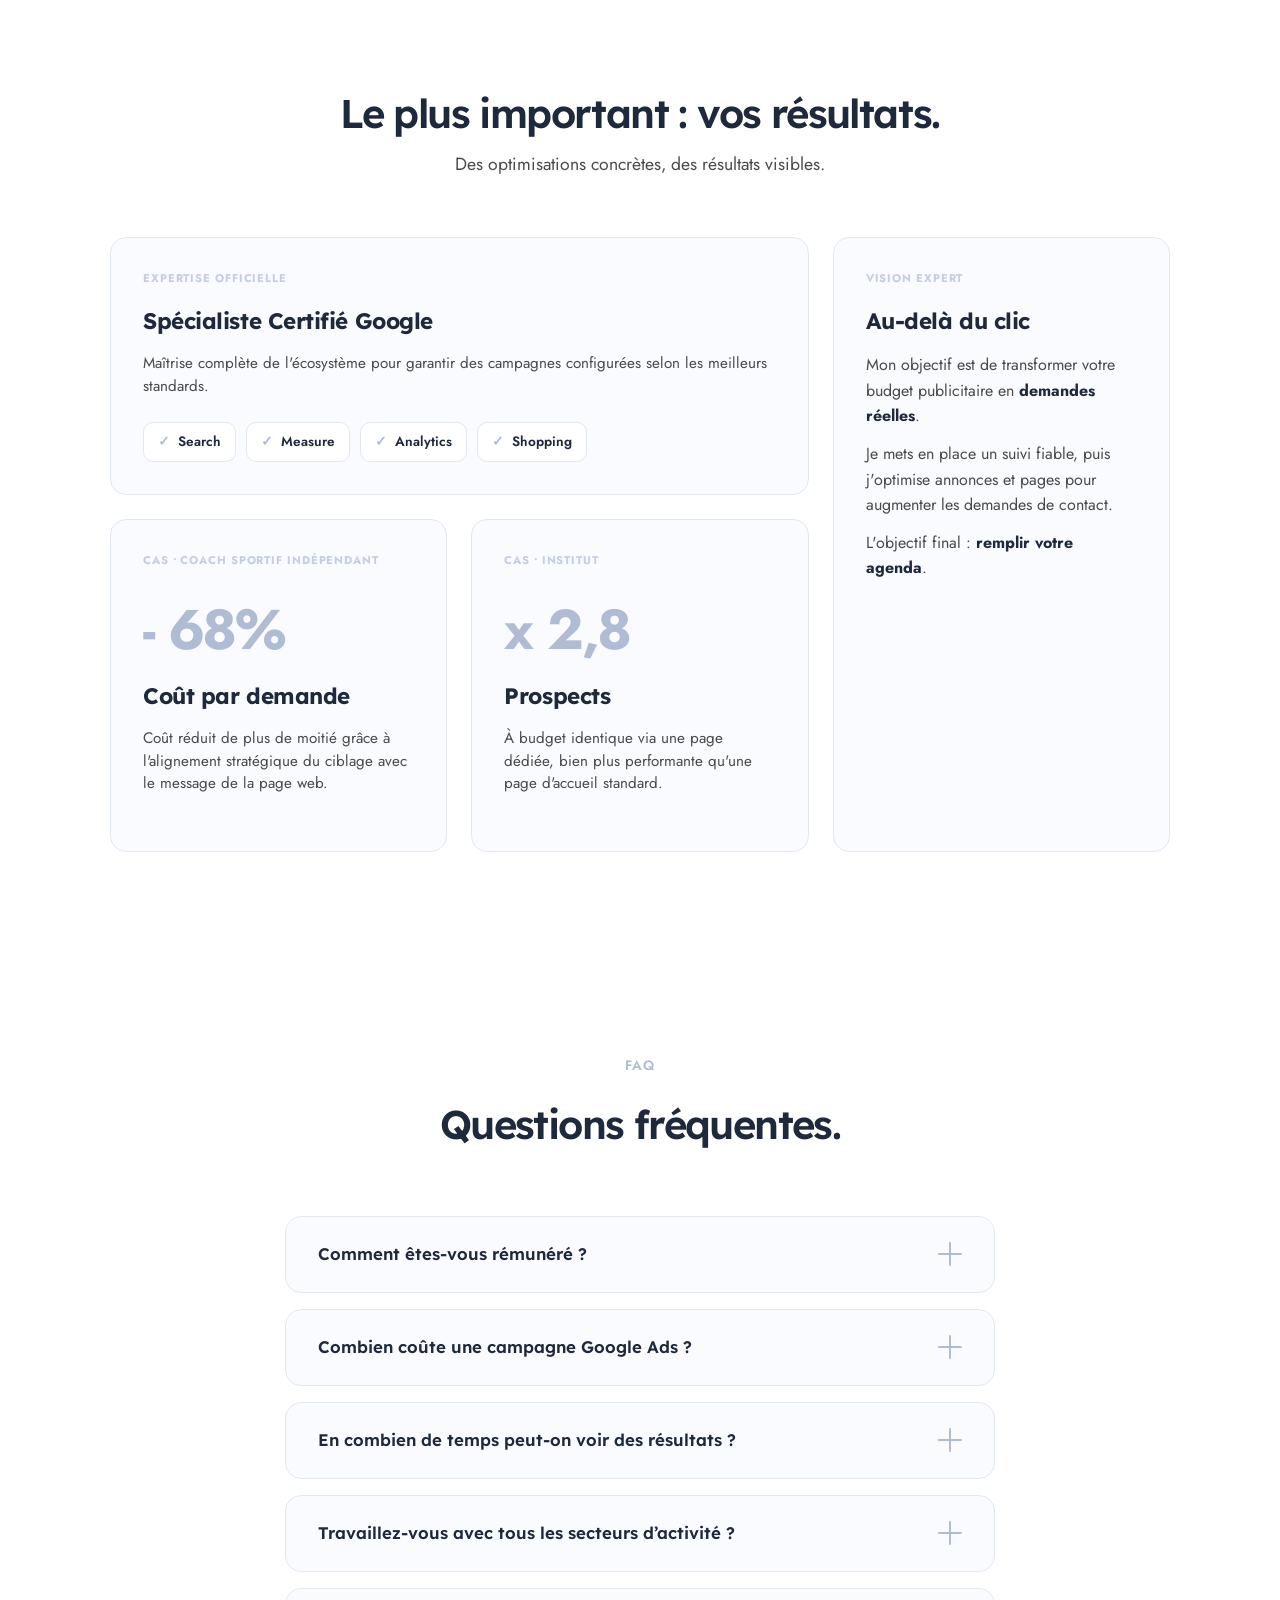
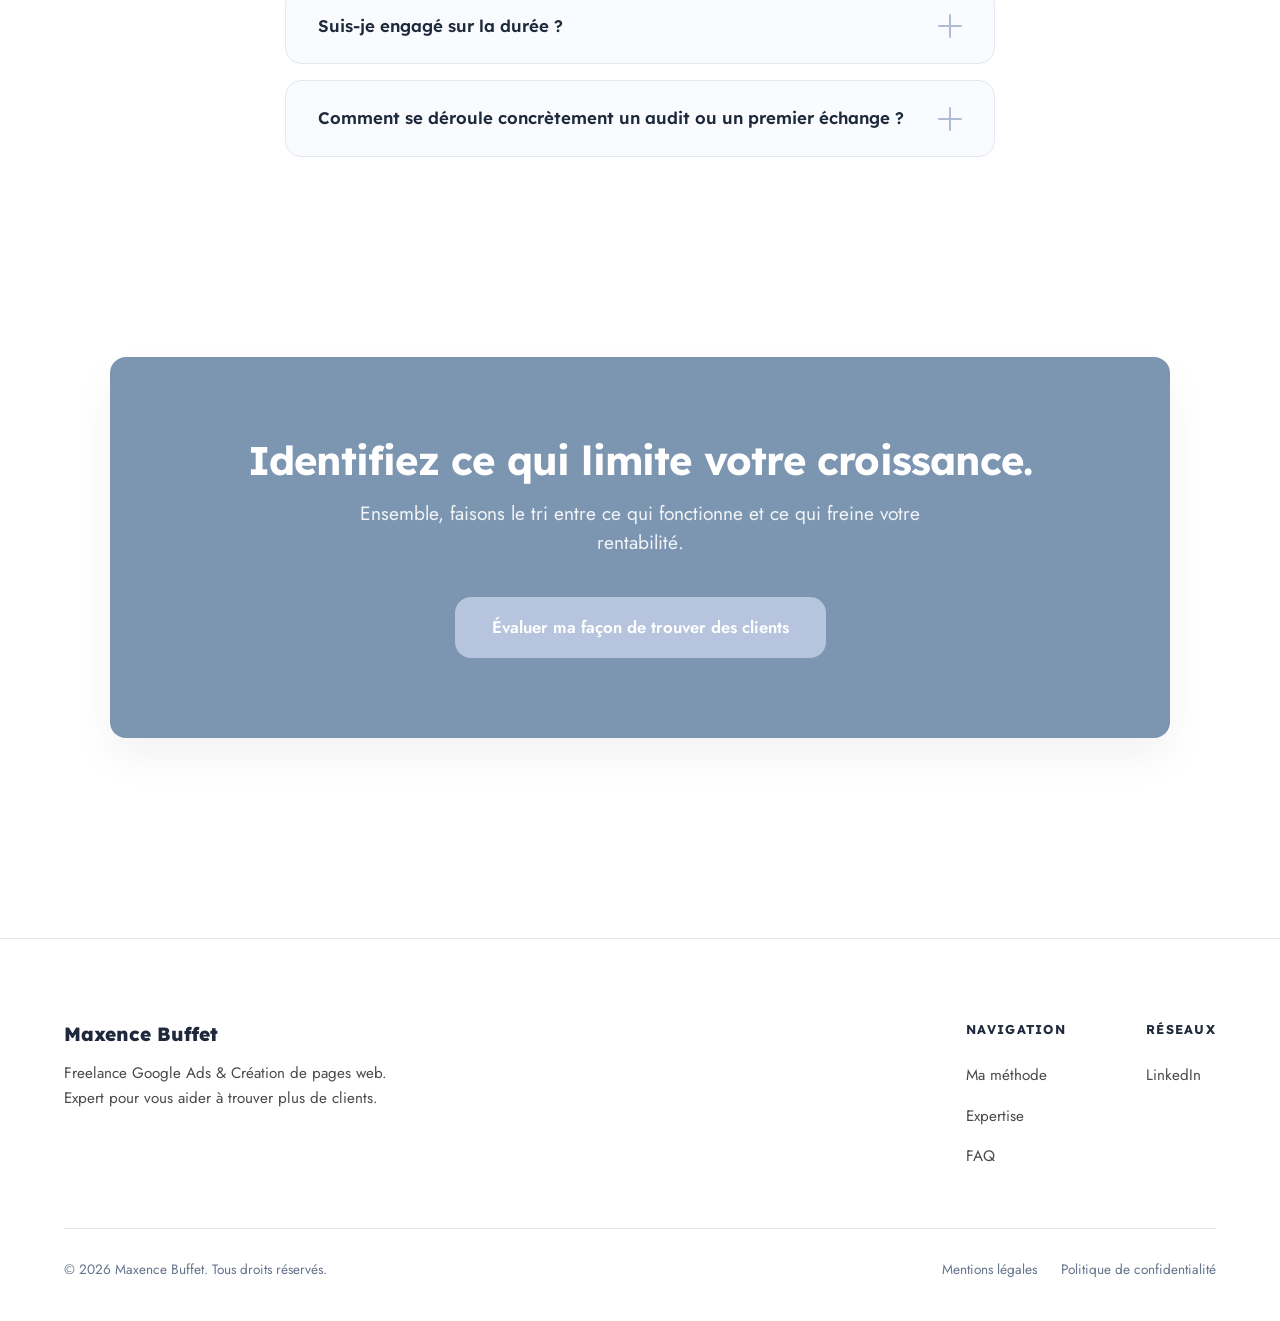
==== commit eee1a0f8: "Titre section problème raccourci + texte bullet 4 desktop/mobile" ====
--- a/index.html
+++ b/index.html
@@ -1013,7 +1013,7 @@
     <!-- Section Problème -->
     <section class="problem-section animate-on-scroll">
         <div class="problem-container">
-            <h2 class="problem-title">Si vous êtes ici, c'est probablement parce que…</h2>
+            <h2 class="problem-title">Si vous êtes ici, c'est que…</h2>
             <ul class="problem-list">
                 <li class="problem-item">
                     <span class="problem-icon">
@@ -1037,7 +1037,7 @@
                     <span class="problem-icon">
                         <svg width="16" height="16" viewBox="0 0 24 24" fill="none" stroke="currentColor" stroke-width="2.5" stroke-linecap="round" stroke-linejoin="round"><path d="M12 2C6.48 2 2 6.48 2 12s4.48 10 10 10 10-4.48 10-10S17.52 2 12 2z"/><line x1="12" y1="8" x2="12" y2="12"/><line x1="12" y1="16" x2="12.01" y2="16"/></svg>
                     </span>
-                    <span>Vous voulez recevoir des demandes régulièrement, sans devoir y penser chaque jour.</span>
+                    <span class="problem-text-desktop">Vous voulez recevoir des demandes régulièrement, sans y penser chaque jour.</span><span class="problem-text-mobile">Vous voulez recevoir des demandes régulièrement, sans devoir y penser chaque jour.</span>
                 </li>
             </ul>
         </div>
--- a/style.css
+++ b/style.css
@@ -885,7 +885,7 @@
    ========================================= */
 .problem-section {
     background-color: var(--bg-page);
-    padding: clamp(48px, 8vw, 80px) 24px;
+    padding: clamp(64px, 8vw, 80px) 24px;
 }
 
 .problem-container {
@@ -894,7 +894,7 @@
 }
 
 .problem-title {
-    font-size: clamp(1.25rem, 4vw, 1.7rem);
+    font-size: clamp(1.7rem, 4.5vw, 2rem);
     font-weight: 600;
     color: var(--text-main);
     line-height: 1.3;
@@ -943,6 +943,13 @@
     justify-content: center;
     color: var(--primary-blue);
     margin-top: 1px;
+}
+
+.problem-text-mobile { display: none; }
+
+@media (max-width: 768px) {
+    .problem-text-desktop { display: none; }
+    .problem-text-mobile { display: inline; }
 }
 
 /* =========================================
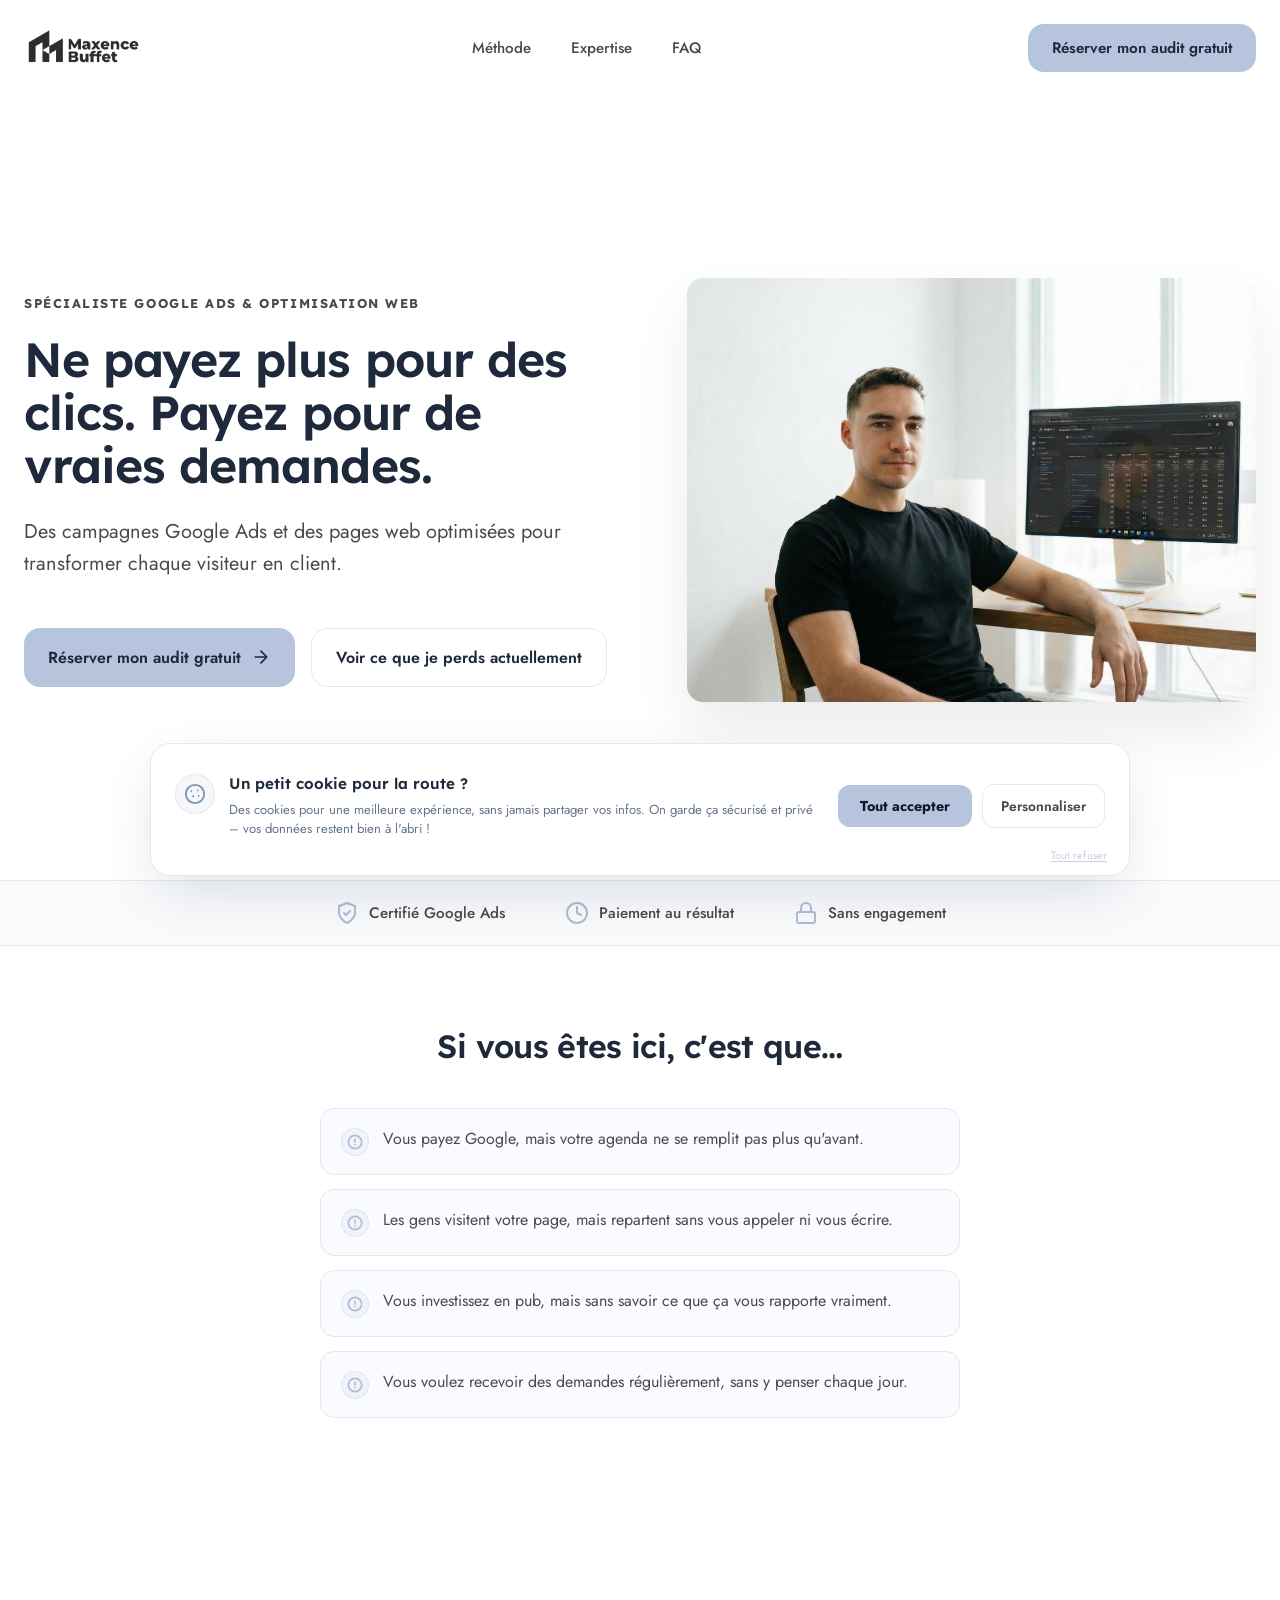
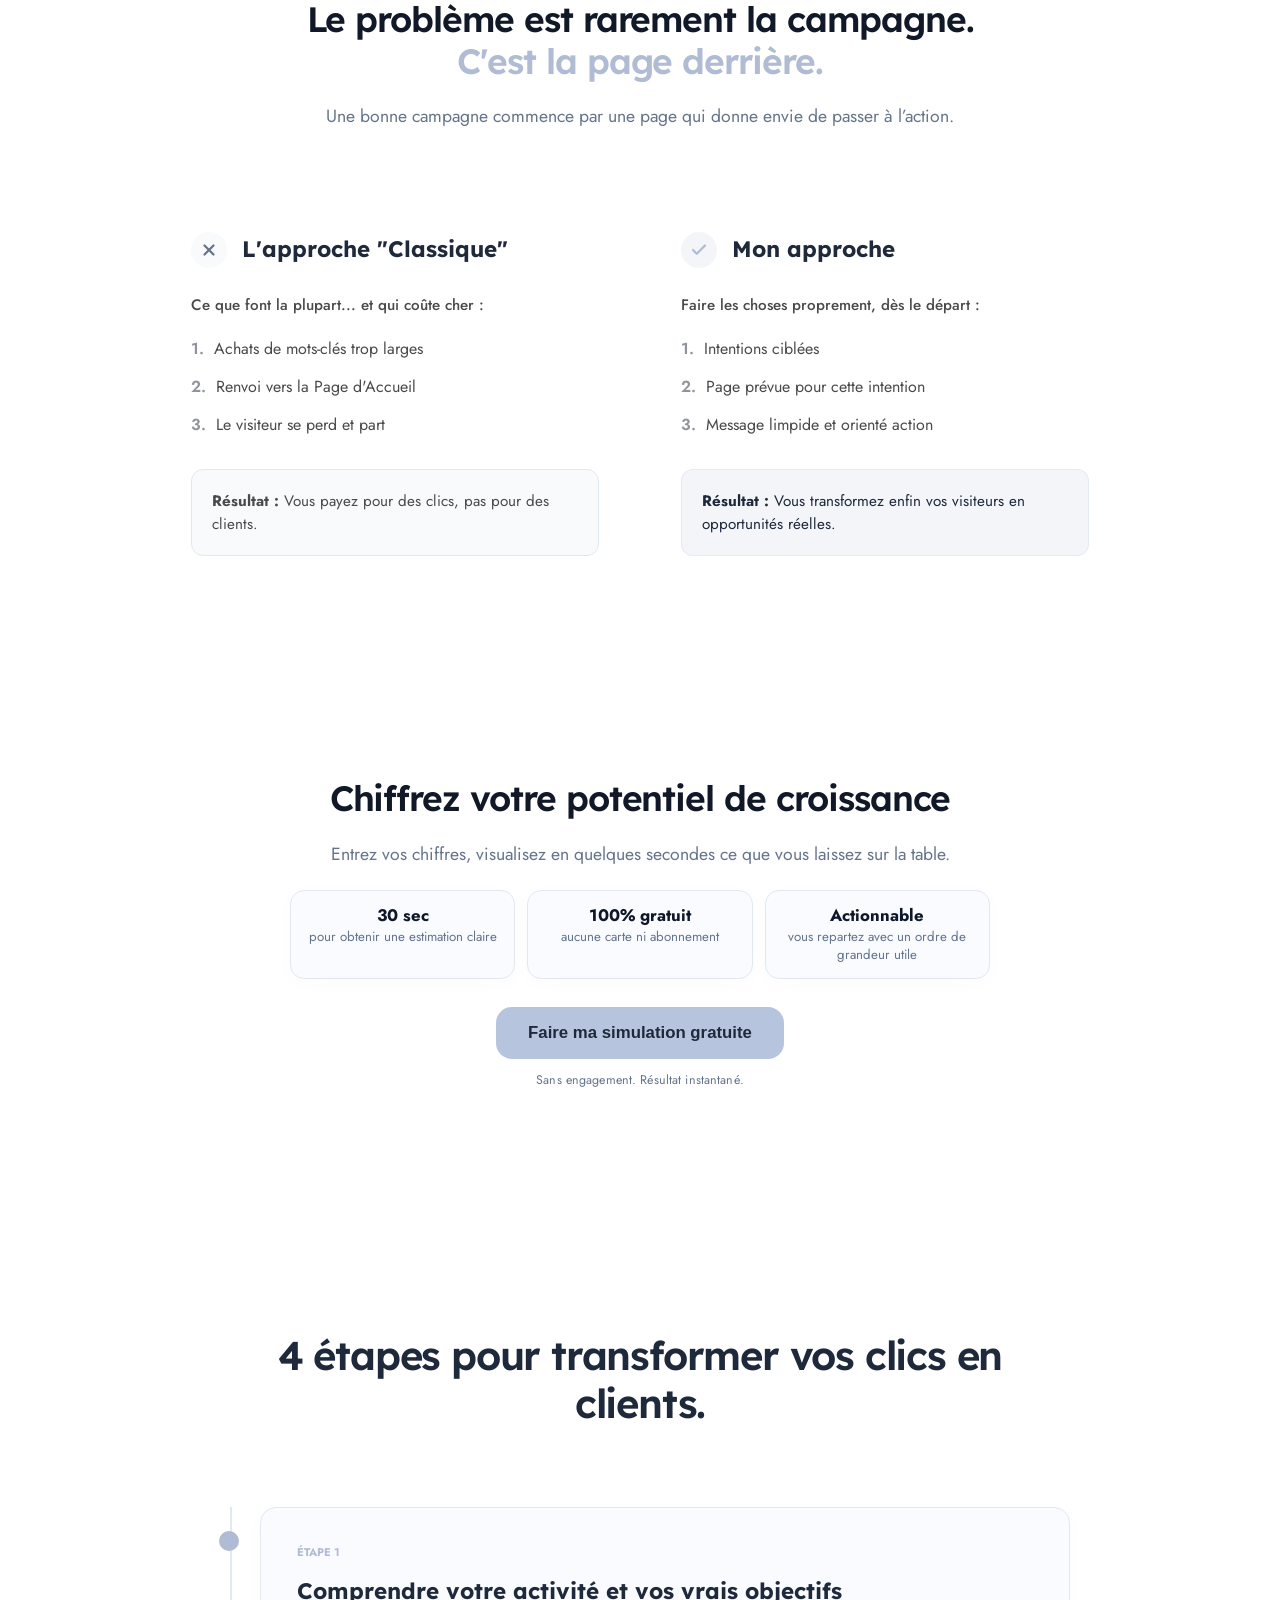
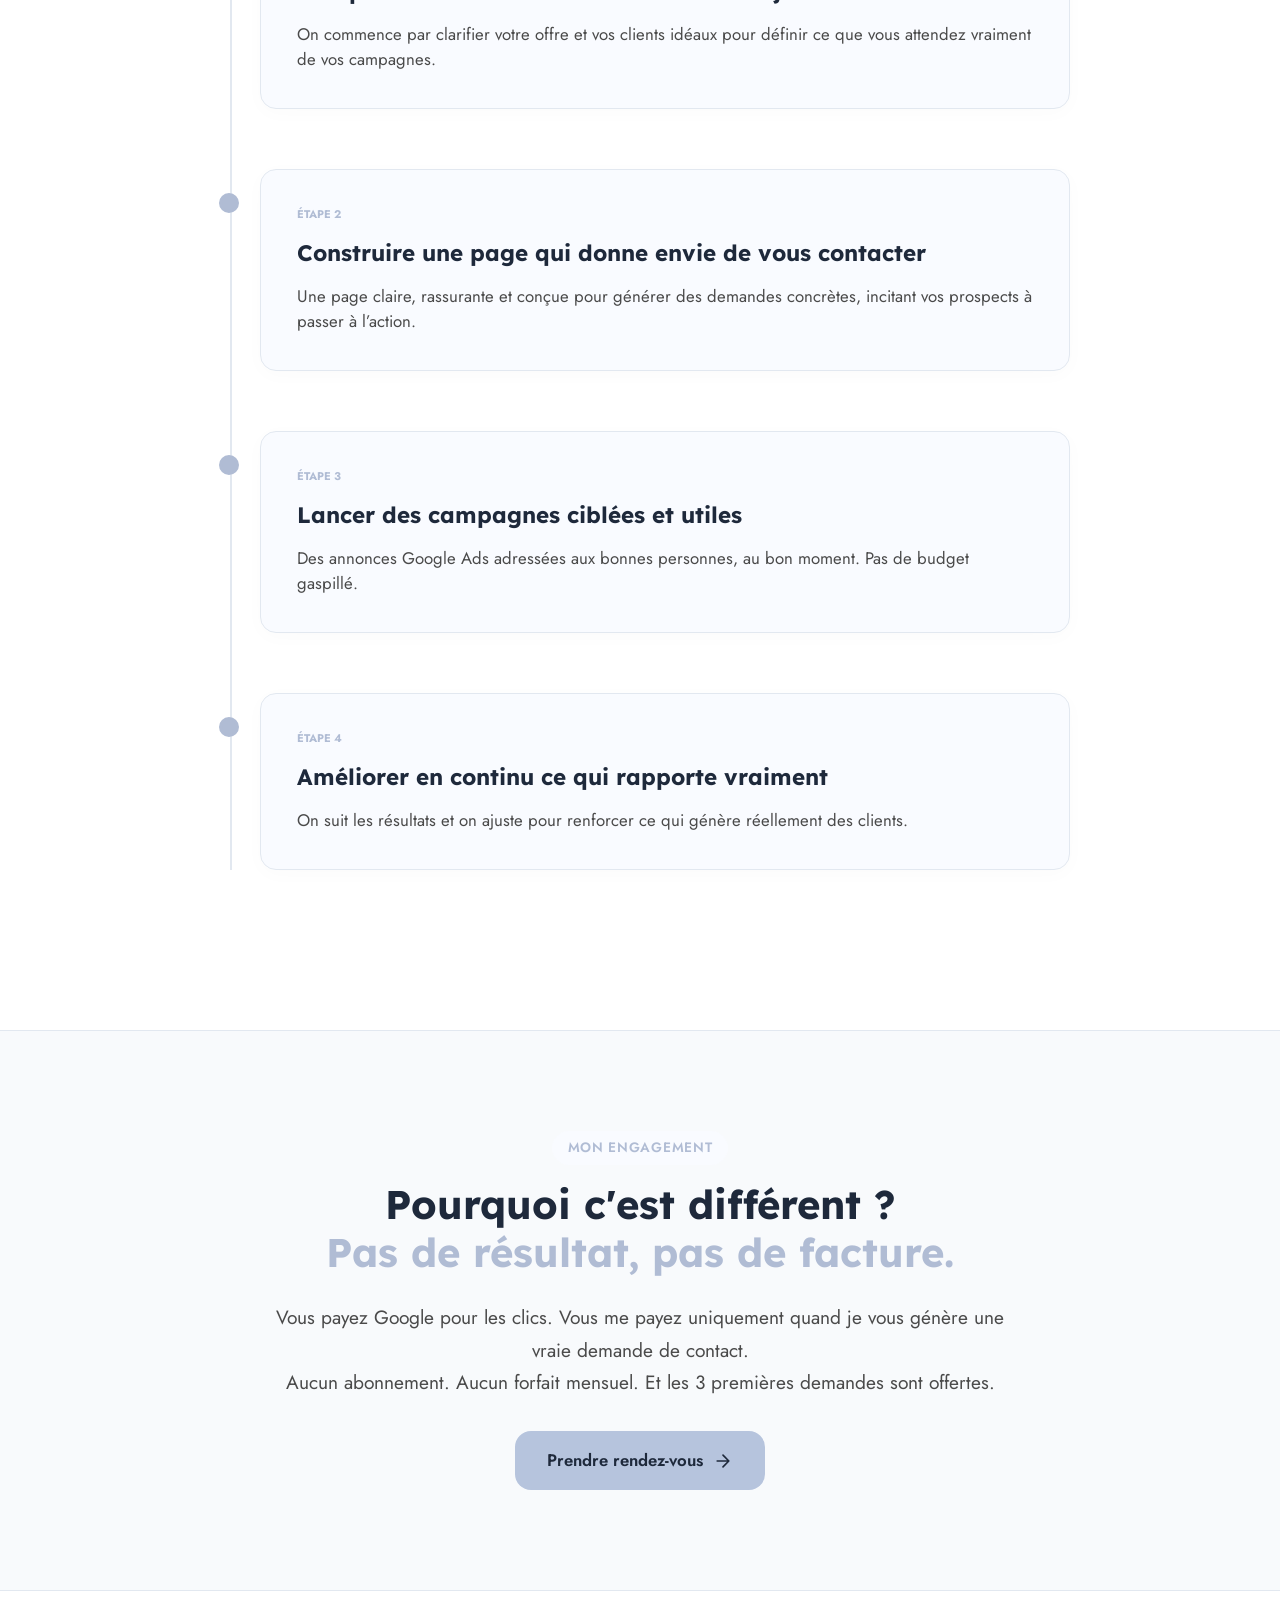
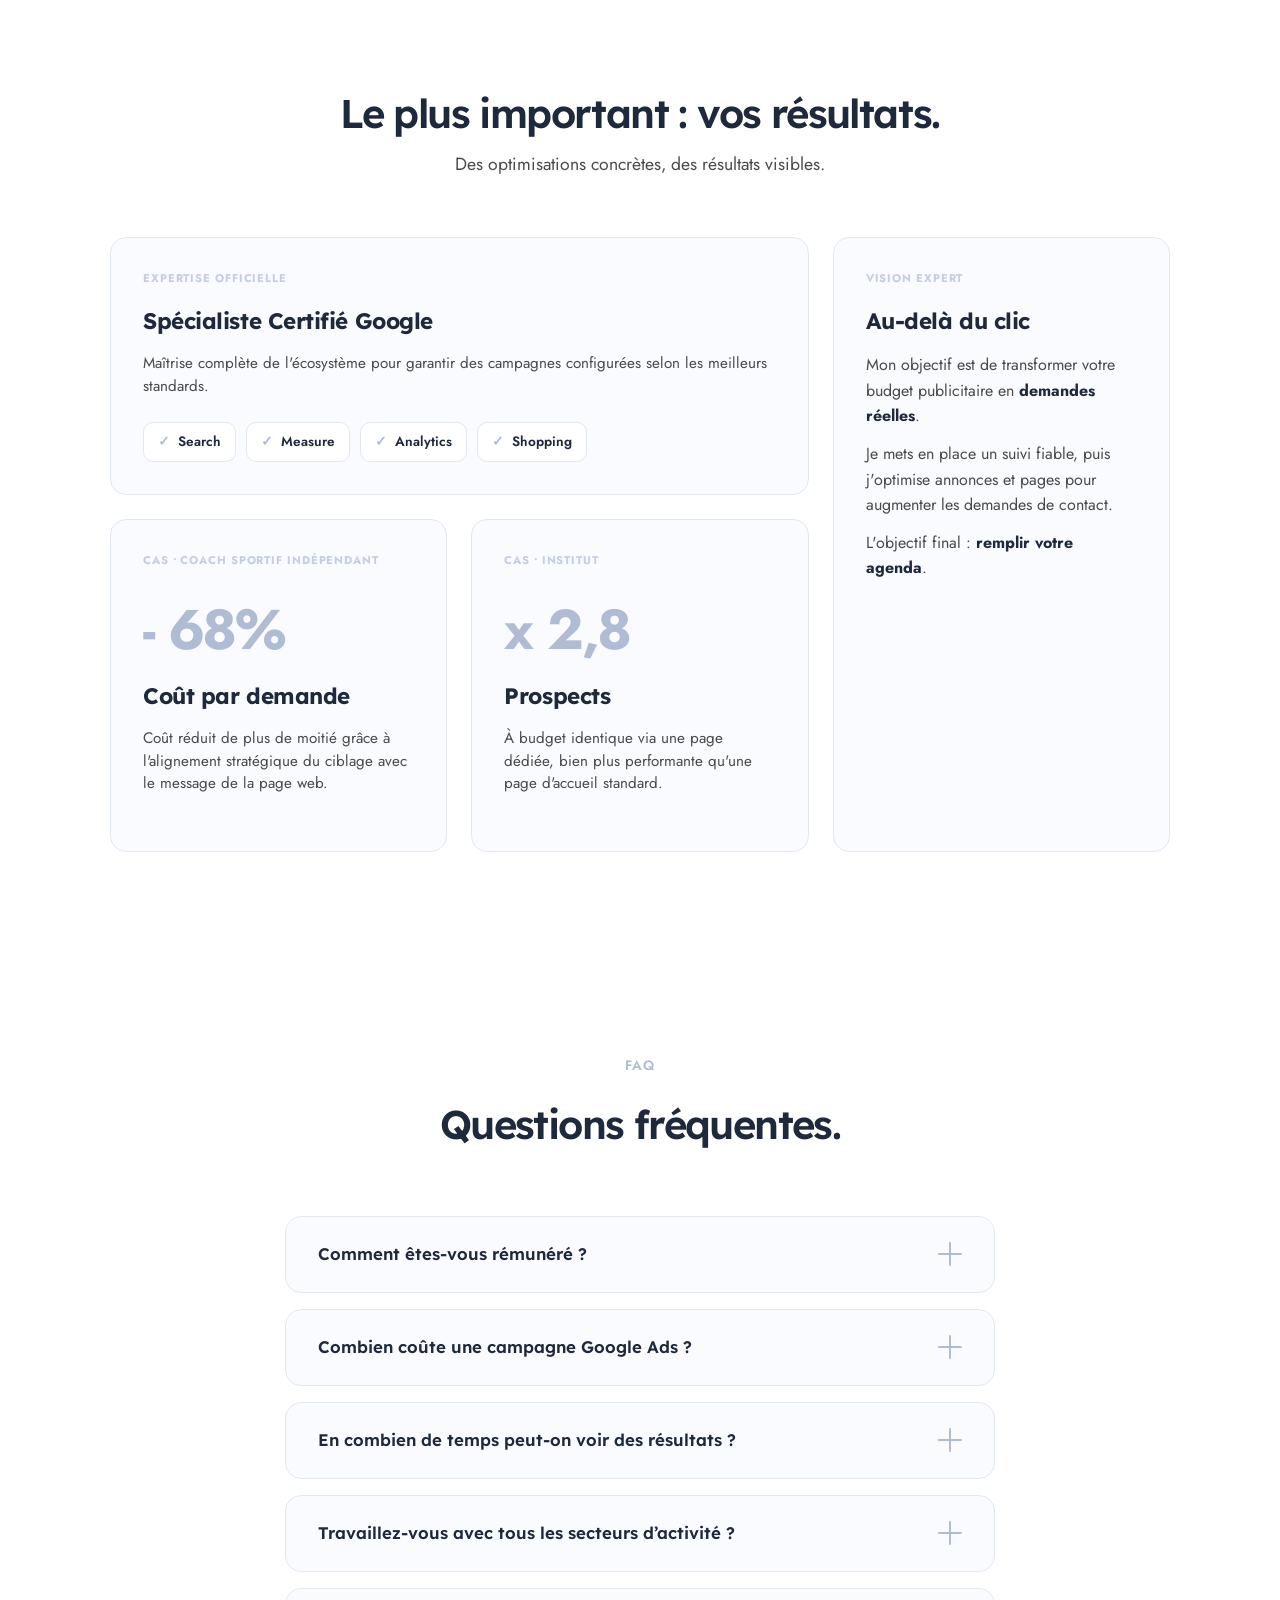
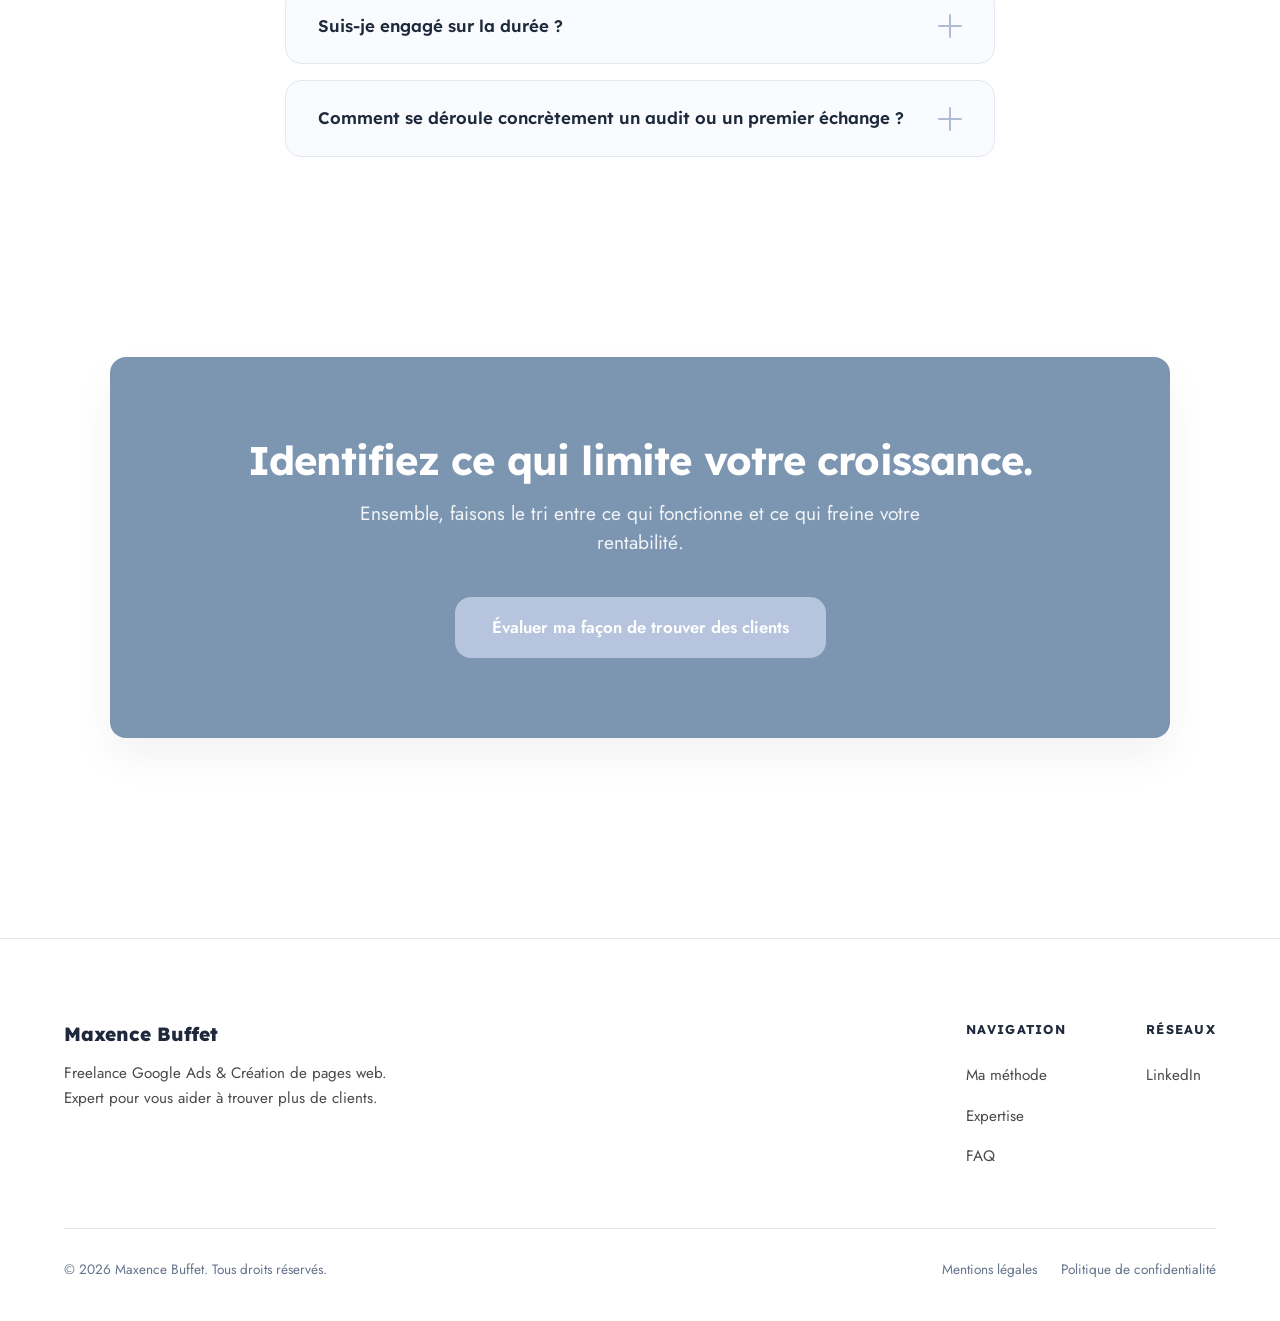
==== commit a616c77c: "Cookies : padding-top desktop + description tronquée sur mobile" ====
--- a/index.html
+++ b/index.html
@@ -1734,6 +1734,248 @@
 
         updateCalculator();
     </script>
+
+    <!-- ===================== BANNIÈRE COOKIES ===================== -->
+    <div id="cookie-banner" class="ck-banner" role="dialog" aria-label="Préférences de cookies">
+
+        <!-- VUE PRINCIPALE -->
+        <div id="ck-view-main" class="ck-view">
+            <div class="ck-inner">
+                <div class="ck-left">
+                    <div class="ck-icon-wrap">
+                        <svg width="22" height="22" viewBox="0 0 24 24" fill="none" stroke="currentColor" stroke-width="2" stroke-linecap="round" stroke-linejoin="round"><circle cx="12" cy="12" r="10"/><circle cx="8" cy="9" r="1" fill="currentColor" stroke="none"/><circle cx="15" cy="8" r="1" fill="currentColor" stroke="none"/><circle cx="16" cy="14" r="1" fill="currentColor" stroke="none"/><circle cx="10" cy="14.5" r="1.2" fill="currentColor" stroke="none"/></svg>
+                    </div>
+                    <div class="ck-text">
+                        <p class="ck-title">Un petit cookie pour la route ?</p>
+                        <p class="ck-desc"><span class="ck-desc-desktop">Des cookies pour une meilleure expérience, sans jamais partager vos infos. On garde ça sécurisé et privé – vos données restent bien à l'abri !</span><span class="ck-desc-mobile">Des cookies pour une meilleure expérience, sans jamais partager vos infos. On garde ça sécurisé et privé !</span></p>
+                    </div>
+                </div>
+                <div class="ck-actions">
+                    <button class="ck-btn-accept" onclick="ckAcceptAll()">Tout accepter</button>
+                    <button class="ck-btn-secondary" onclick="ckOpenPrefs()">Personnaliser</button>
+                </div>
+            </div>
+            <button class="ck-reject-corner" onclick="ckRejectAll()">Tout refuser</button>
+        </div>
+
+        <!-- VUE PRÉFÉRENCES (dans la même bannière) -->
+        <div id="ck-view-prefs" class="ck-view" style="display:none;">
+            <div class="ck-prefs-inline">
+                <p class="ck-prefs-title">Personnaliser mes choix</p>
+                <div class="ck-prefs-list">
+                    <div class="ck-prefs-item">
+                        <div class="ck-prefs-info">
+                            <span class="ck-prefs-name">Essentiels</span>
+                            <span class="ck-prefs-desc">Nécessaires au fonctionnement. Toujours actifs.</span>
+                        </div>
+                        <div class="ck-toggle ck-toggle-disabled"><span class="ck-toggle-knob"></span></div>
+                    </div>
+                    <div class="ck-prefs-item">
+                        <div class="ck-prefs-info">
+                            <span class="ck-prefs-name">Analytiques</span>
+                            <span class="ck-prefs-desc">Mesure d'audience via Google Analytics.</span>
+                        </div>
+                        <label class="ck-toggle" aria-label="Activer les cookies analytiques">
+                            <input type="checkbox" id="ck-analytics-toggle" checked />
+                            <span class="ck-toggle-knob"></span>
+                        </label>
+                    </div>
+                    <div class="ck-prefs-item">
+                        <div class="ck-prefs-info">
+                            <span class="ck-prefs-name">Marketing</span>
+                            <span class="ck-prefs-desc">Publicités personnalisées (Google Ads).</span>
+                        </div>
+                        <label class="ck-toggle" aria-label="Activer les cookies marketing">
+                            <input type="checkbox" id="ck-marketing-toggle" checked />
+                            <span class="ck-toggle-knob"></span>
+                        </label>
+                    </div>
+                </div>
+                <div class="ck-prefs-actions">
+                    <button class="ck-btn-accept" onclick="ckSavePrefs()">Enregistrer mes choix</button>
+                </div>
+            </div>
+            <button class="ck-reject-corner" onclick="ckRejectAll()">Tout refuser</button>
+        </div>
+
+    </div>
+
+    <style>
+        .ck-banner {
+            position: fixed;
+            bottom: 24px;
+            left: 50%;
+            transform: translateX(-50%) translateY(120%);
+            width: min(980px, calc(100vw - 32px));
+            background: #ffffff;
+            border: 1px solid var(--border-color);
+            border-radius: 20px;
+            box-shadow: 0 20px 60px -10px rgba(15, 23, 42, 0.14);
+            padding: 28px 24px 36px;
+            z-index: 9999;
+            transition: transform 0.45s cubic-bezier(0.16, 1, 0.3, 1);
+        }
+        .ck-banner.ck-visible { transform: translateX(-50%) translateY(0); }
+        .ck-view { width: 100%; }
+
+        /* --- VUE PRINCIPALE --- */
+        .ck-inner { display: flex; align-items: center; gap: 24px; flex-wrap: wrap; }
+        .ck-left { display: flex; align-items: flex-start; gap: 14px; flex: 1 1 300px; }
+        .ck-icon-wrap {
+            flex-shrink: 0; width: 40px; height: 40px; border-radius: 50%;
+            background: rgba(176, 188, 212, 0.12); border: 1px solid rgba(176, 188, 212, 0.25);
+            display: flex; align-items: center; justify-content: center; color: #7c95b1; margin-top: 2px;
+        }
+        .ck-title { font-family: var(--font-heading); font-weight: 600; font-size: 0.95rem; color: var(--text-main); margin: 0 0 3px; }
+        .ck-desc { font-size: 0.82rem; color: var(--text-muted); margin: 0; line-height: 1.5; }
+        .ck-actions { display: flex; align-items: center; gap: 10px; flex-shrink: 0; flex-wrap: wrap; }
+
+        /* Bouton principal */
+        .ck-btn-accept {
+            background: #B6C4DD; color: #111827; border: none; padding: 11px 22px;
+            border-radius: 12px; font-weight: 700; font-size: 0.9rem; cursor: pointer;
+            transition: background 0.2s, transform 0.2s; white-space: nowrap; font-family: var(--font-body);
+        }
+        .ck-btn-accept:hover { background: #c8d4e8; transform: translateY(-1px); }
+
+        /* Bouton secondaire (Personnaliser) */
+        .ck-btn-secondary {
+            background: transparent; color: var(--text-soft);
+            border: 1px solid var(--border-color);
+            padding: 11px 18px; border-radius: 12px; font-weight: 600; font-size: 0.87rem;
+            cursor: pointer; transition: border-color 0.2s, color 0.2s;
+            white-space: nowrap; font-family: var(--font-body);
+        }
+        .ck-btn-secondary:hover { border-color: #94a3b8; color: var(--text-main); }
+
+        /* Tout refuser — coin bas droite */
+        .ck-reject-corner {
+            position: absolute;
+            bottom: 10px;
+            right: 20px;
+            background: none; border: none;
+            color: #c8d0de;
+            font-size: 0.68rem;
+            cursor: pointer;
+            text-decoration: underline;
+            text-underline-offset: 2px;
+            padding: 2px;
+            font-family: var(--font-body);
+            white-space: nowrap;
+            letter-spacing: 0.01em;
+        }
+        .ck-reject-corner:hover { color: var(--text-muted); }
+
+        .ck-desc-mobile { display: none; }
+        @media (max-width: 600px) {
+            .ck-desc-desktop { display: none; }
+            .ck-desc-mobile { display: inline; }
+        }
+
+        /* --- VUE PRÉFÉRENCES INLINE --- */
+        .ck-prefs-inline { width: 100%; }
+        .ck-prefs-title { font-family: var(--font-heading); font-size: 0.95rem; font-weight: 700; color: var(--text-main); margin: 0 0 14px; }
+        .ck-prefs-list { display: flex; gap: 10px; flex-wrap: wrap; margin-bottom: 16px; }
+        .ck-prefs-item {
+            display: flex; align-items: center; justify-content: space-between; gap: 12px;
+            padding: 12px 14px; border: 1px solid var(--border-color);
+            border-radius: 12px; background: var(--bg-card);
+            flex: 1 1 180px;
+        }
+        .ck-prefs-name { display: block; font-weight: 600; font-size: 0.85rem; color: var(--text-main); margin-bottom: 2px; }
+        .ck-prefs-desc { display: block; font-size: 0.75rem; color: var(--text-muted); line-height: 1.35; }
+        .ck-prefs-actions { display: flex; align-items: center; gap: 12px; }
+
+        /* Toggle */
+        .ck-toggle {
+            position: relative; display: inline-flex; align-items: center;
+            width: 44px; height: 24px; flex-shrink: 0; cursor: pointer;
+        }
+        .ck-toggle input { opacity: 0; width: 0; height: 0; position: absolute; }
+        .ck-toggle-knob {
+            position: absolute; inset: 0; background: #e2e8f0;
+            border-radius: 999px; transition: background 0.25s;
+        }
+        .ck-toggle-knob::after {
+            content: ''; position: absolute; left: 3px; top: 3px;
+            width: 18px; height: 18px; border-radius: 50%;
+            background: #fff; box-shadow: 0 1px 4px rgba(0,0,0,0.15); transition: transform 0.25s;
+        }
+        .ck-toggle input:checked ~ .ck-toggle-knob { background: #7c95b1; }
+        .ck-toggle input:checked ~ .ck-toggle-knob::after { transform: translateX(20px); }
+        .ck-toggle-disabled .ck-toggle-knob { background: #B6C4DD; cursor: not-allowed; }
+        .ck-toggle-disabled .ck-toggle-knob::after { transform: translateX(20px); }
+
+        @media (max-width: 600px) {
+            .ck-banner { bottom: 12px; padding: 16px 16px 34px; }
+            .ck-inner { gap: 12px; }
+            .ck-actions { width: 100%; flex-direction: column; align-items: stretch; }
+            .ck-btn-accept, .ck-btn-secondary { text-align: center; }
+            .ck-reject-corner { bottom: 8px; right: 14px; }
+            .ck-prefs-list { flex-direction: column; }
+            .ck-prefs-item { flex: 1 1 auto; }
+        }
+    </style>
+
+    <script>
+        (function () {
+            var STORAGE_KEY = 'mb_cookie_consent';
+
+            function ckGetConsent() {
+                try { return JSON.parse(localStorage.getItem(STORAGE_KEY)); } catch (e) { return null; }
+            }
+
+            function ckSetConsent(analytics, marketing) {
+                localStorage.setItem(STORAGE_KEY, JSON.stringify({ analytics: analytics, marketing: marketing, date: new Date().toISOString() }));
+                ckApplyConsent(analytics, marketing);
+                document.getElementById('cookie-banner').classList.remove('ck-visible');
+            }
+
+            function ckApplyConsent(analytics, marketing) {
+                window.dataLayer = window.dataLayer || [];
+                window.dataLayer.push({
+                    event: 'cookie_consent_update',
+                    analytics_storage: analytics ? 'granted' : 'denied',
+                    ad_storage: marketing ? 'granted' : 'denied',
+                    ad_user_data: marketing ? 'granted' : 'denied',
+                    ad_personalization: marketing ? 'granted' : 'denied'
+                });
+            }
+
+            window.ckAcceptAll = function () { ckSetConsent(true, true); };
+            window.ckRejectAll = function () { ckSetConsent(false, false); };
+
+            window.ckOpenPrefs = function () {
+                document.getElementById('ck-view-main').style.display = 'none';
+                document.getElementById('ck-view-prefs').style.display = 'block';
+            };
+
+            window.ckSavePrefs = function () {
+                ckSetConsent(
+                    document.getElementById('ck-analytics-toggle').checked,
+                    document.getElementById('ck-marketing-toggle').checked
+                );
+            };
+
+            var existing = ckGetConsent();
+            if (existing) {
+                ckApplyConsent(existing.analytics, existing.marketing);
+            } else {
+                window.dataLayer = window.dataLayer || [];
+                window.dataLayer.push({
+                    event: 'cookie_consent_update',
+                    analytics_storage: 'denied',
+                    ad_storage: 'denied',
+                    ad_user_data: 'denied',
+                    ad_personalization: 'denied'
+                });
+                setTimeout(function () {
+                    document.getElementById('cookie-banner').classList.add('ck-visible');
+                }, 800);
+            }
+        })();
+    </script>
+    <!-- ============================================================ -->
 </body>
 
 </html>
